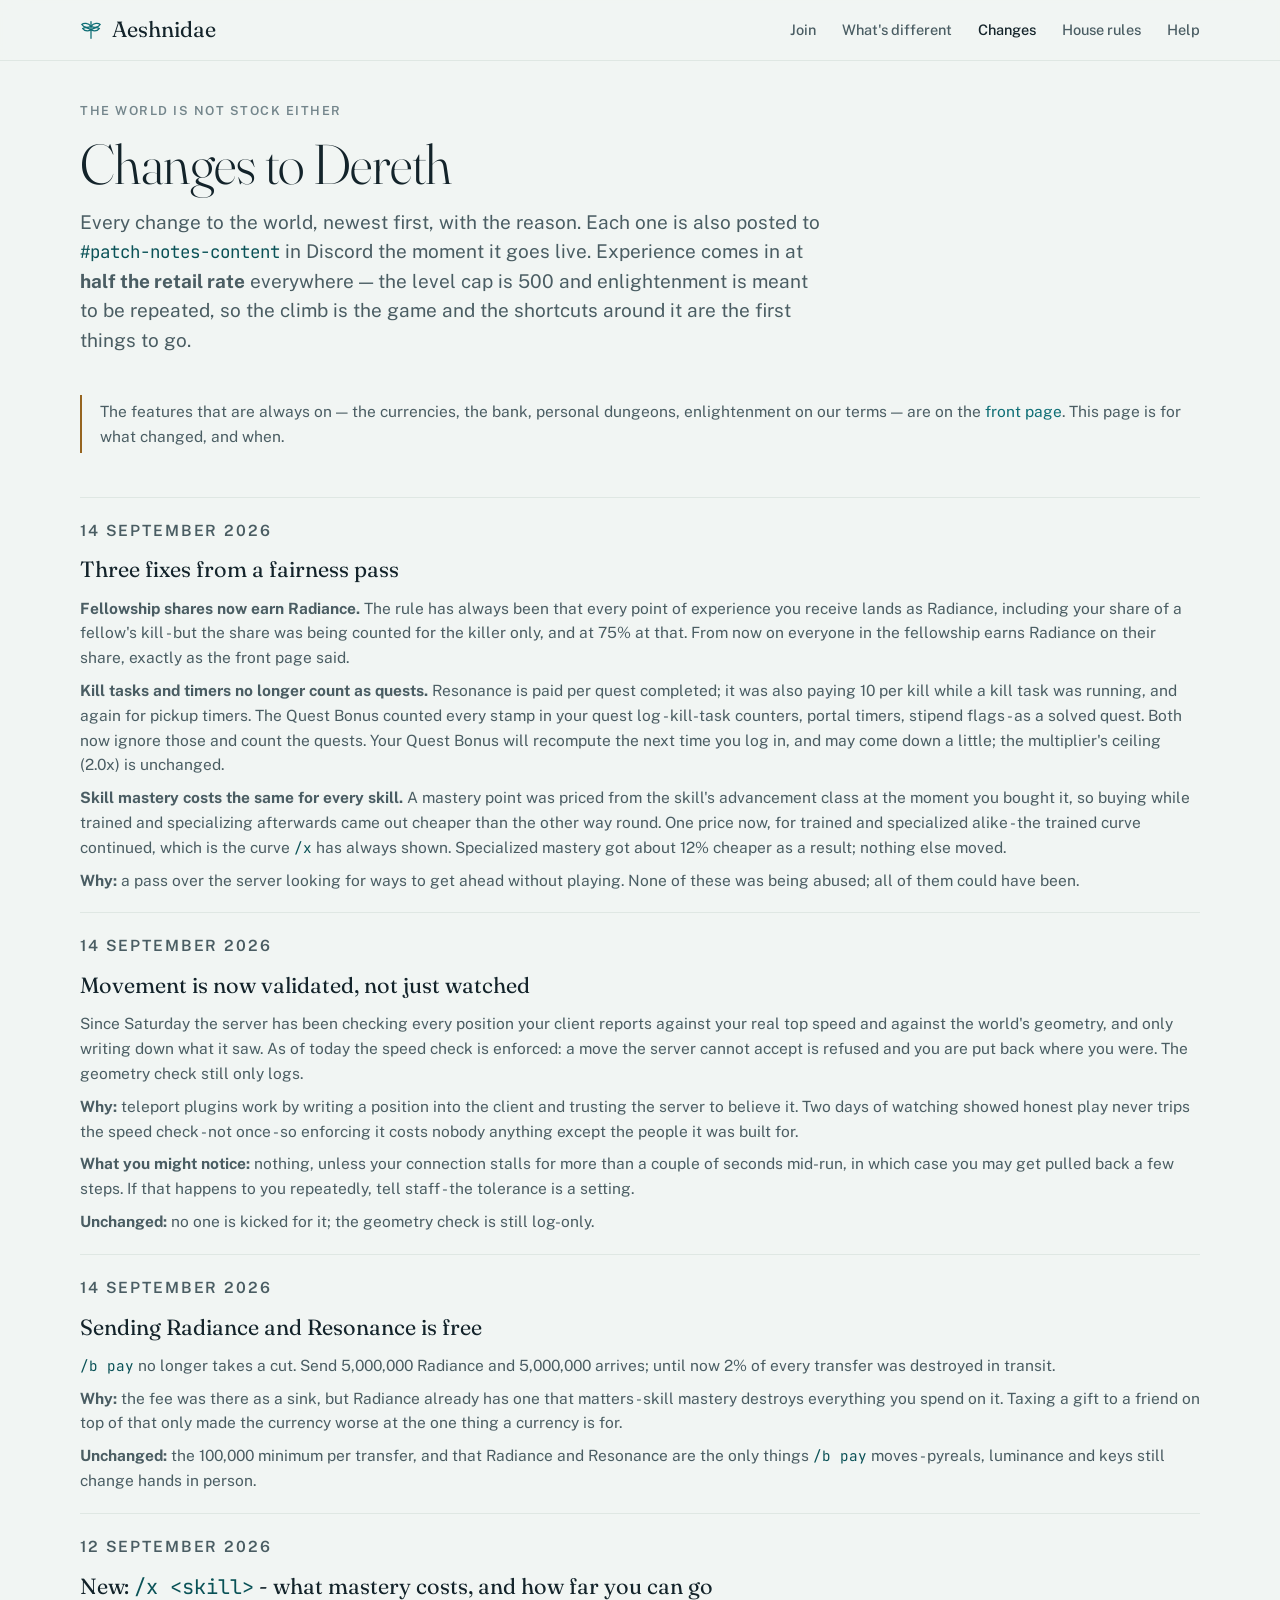
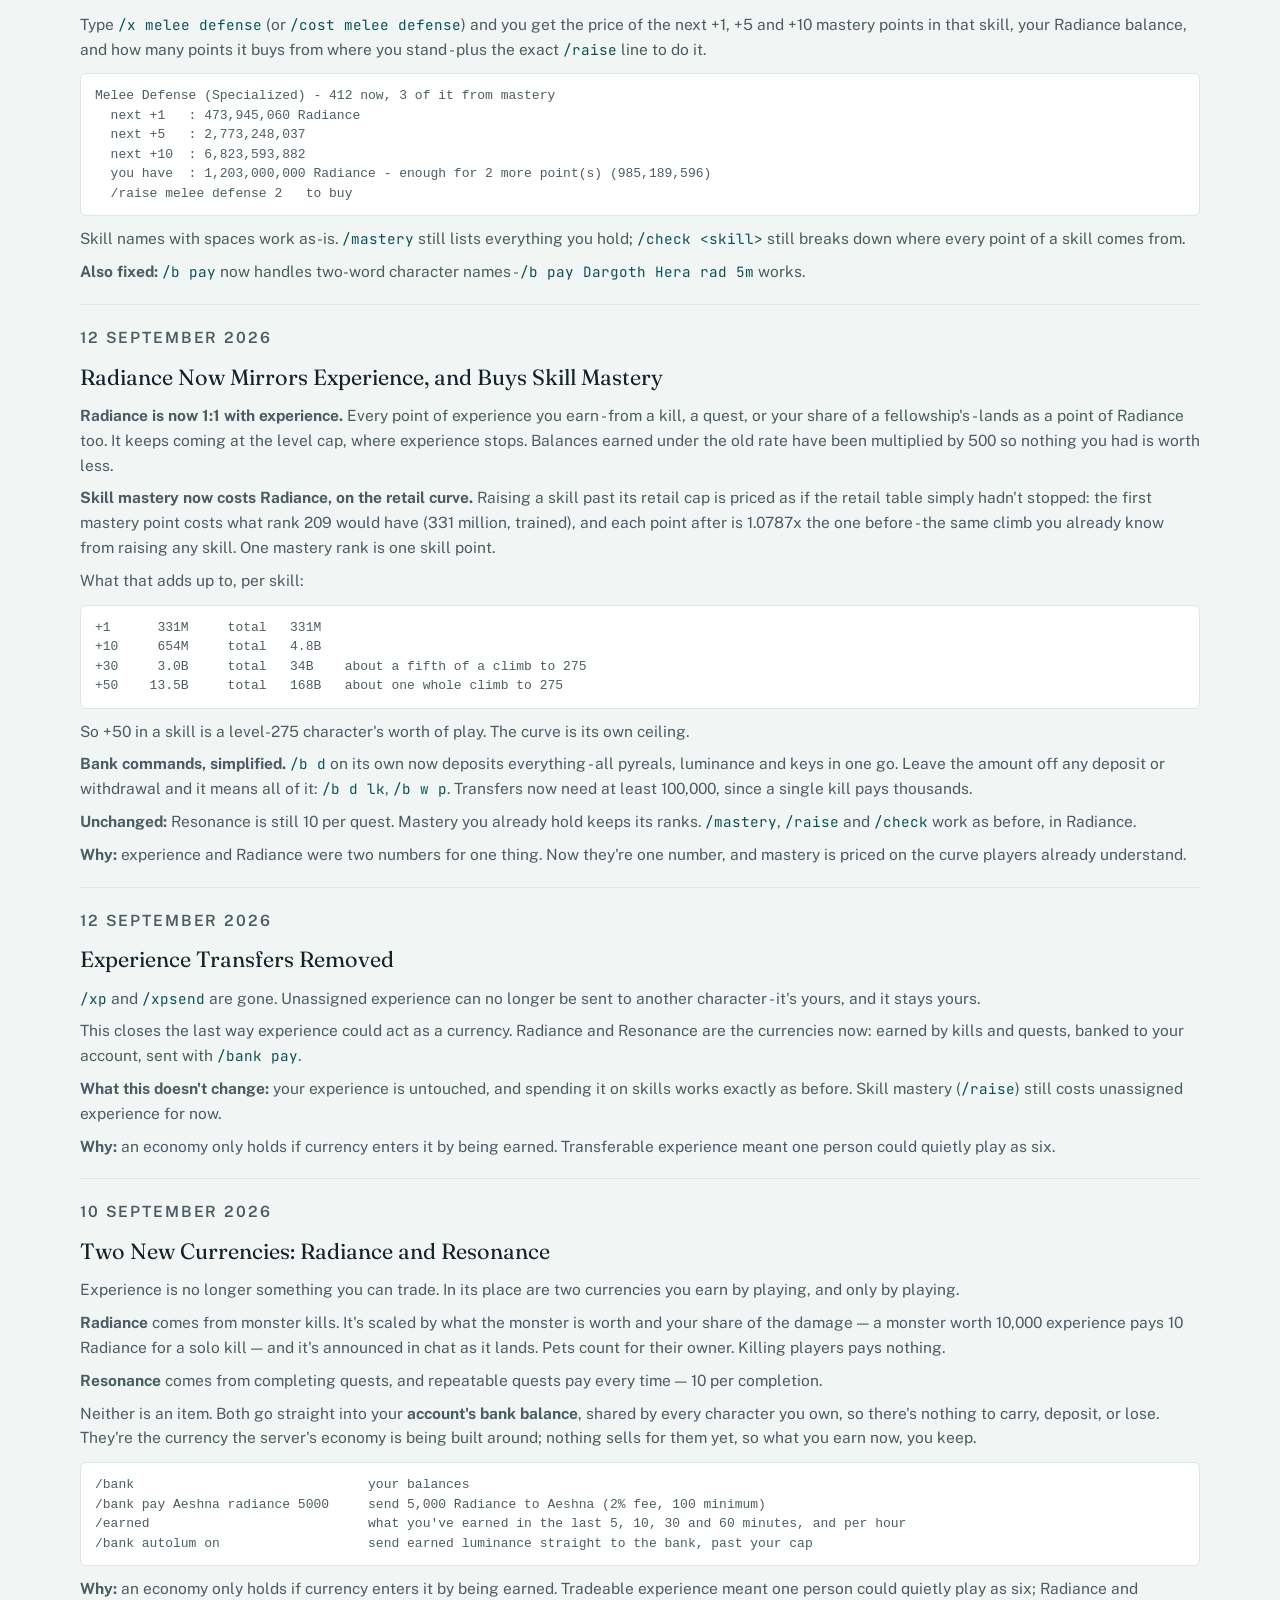
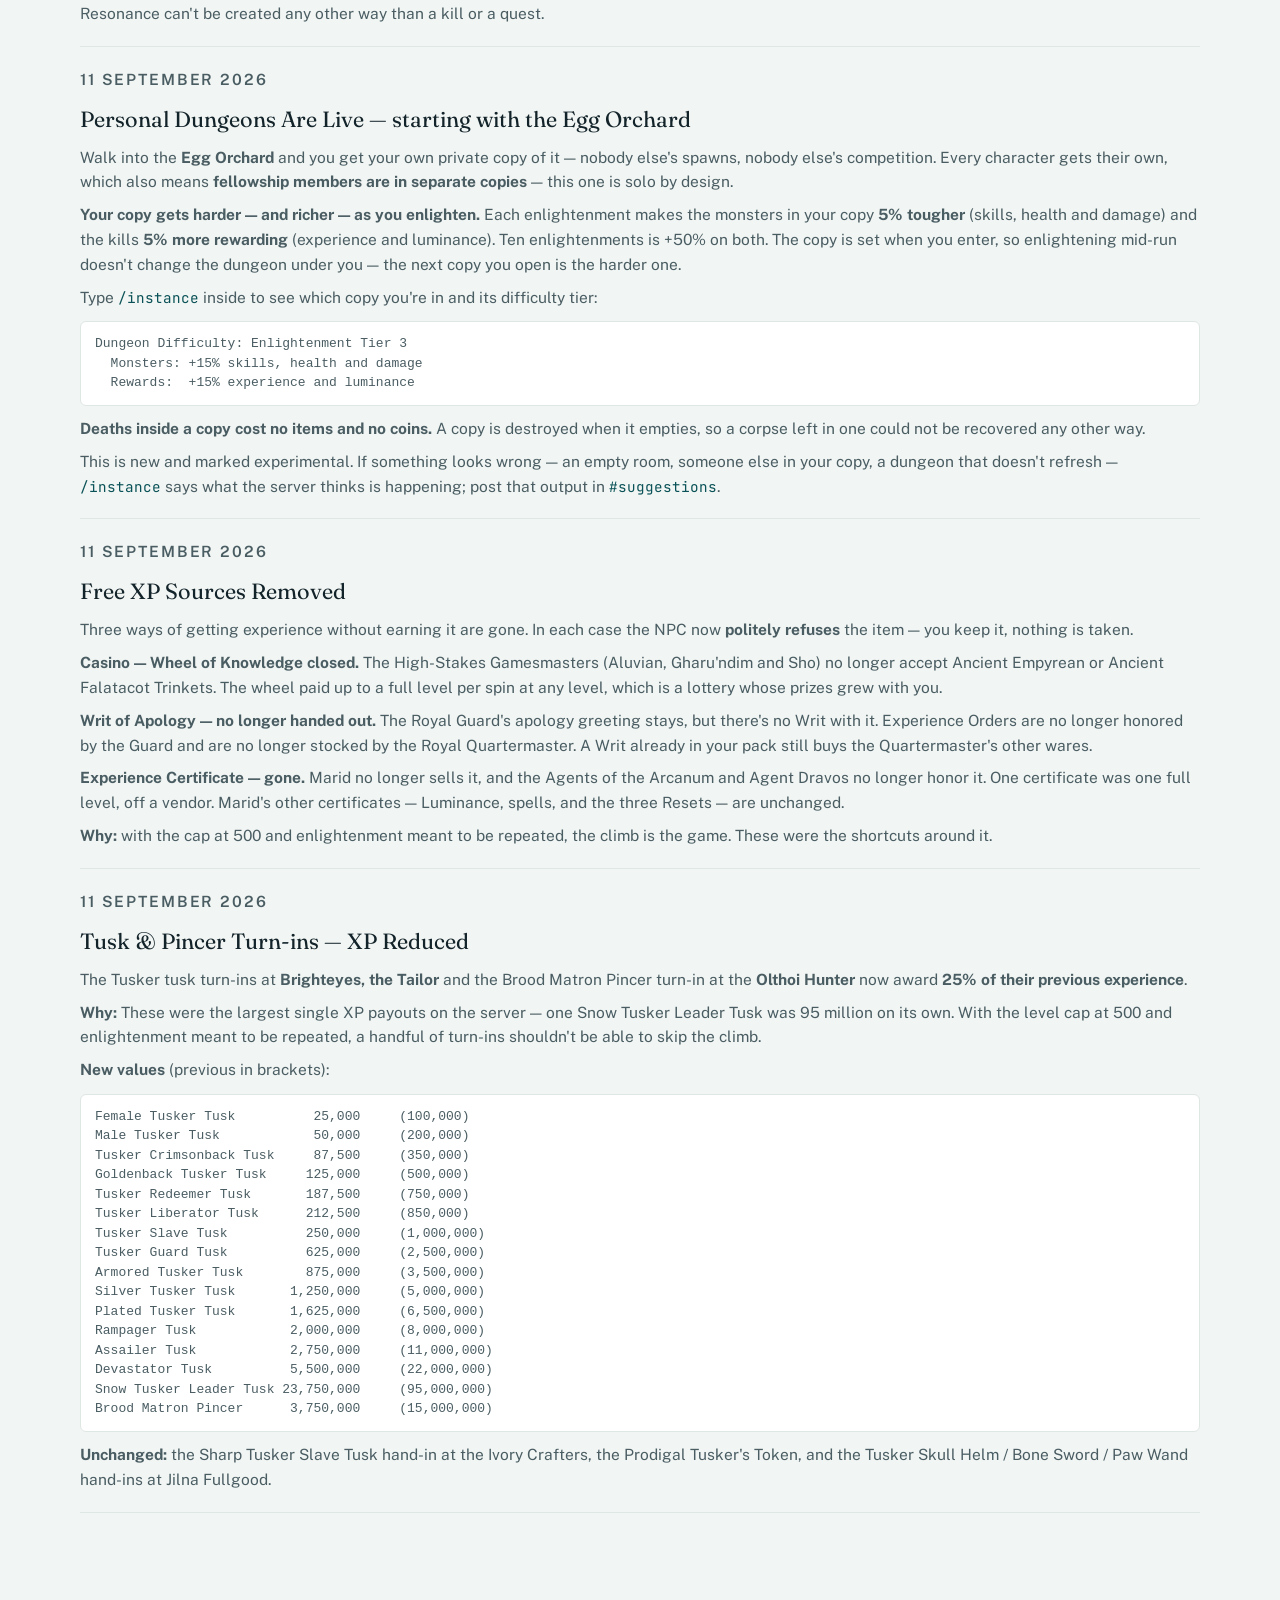
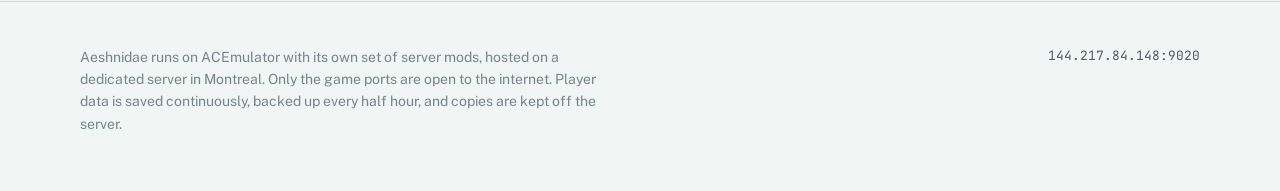
==== changes.html @ c9dadd45 "Changes: Three fixes from a fairness pass From 2026-09-14_fairness-pass.md.  Co-Authored-By: Claude " ====
<!DOCTYPE html>
<html lang="en">
<head>
<meta charset="utf-8">
<meta name="viewport" content="width=device-width, initial-scale=1">
<meta name="description" content="Every change Aeshnidae has made to the world of Dereth, dated and explained: experience rates, turn-ins, removed shortcuts, new dungeons.">
<meta property="og:title" content="Changes to Dereth · Aeshnidae">
<meta property="og:description" content="What is different about the world on Aeshnidae, and when it changed.">
<meta property="og:type" content="website">
<meta name="theme-color" content="#0B1416" media="(prefers-color-scheme: dark)">
<meta name="theme-color" content="#F1F5F3" media="(prefers-color-scheme: light)">
<link rel="icon" href="data:image/svg+xml,%3Csvg xmlns='http://www.w3.org/2000/svg' viewBox='0 0 24 24' fill='none' stroke='%235CC9C2' stroke-width='1.6' stroke-linecap='round'%3E%3Cpath d='M12 3v18'/%3E%3Cpath d='M12 8c-3-4-8-4-10-2 2 3 6 4 10 2Zm0 0c3-4 8-4 10-2-2 3-6 4-10 2Z'/%3E%3Cpath d='M12 12c-3-3-7-3-9-1.5 2 2.5 5.5 3 9 1.5Zm0 0c3-3 7-3 9-1.5-2 2.5-5.5 3-9 1.5Z'/%3E%3C/svg%3E">
<title>Changes to Dereth · Aeshnidae</title>
<link rel="preconnect" href="https://fonts.googleapis.com">
<link rel="preconnect" href="https://fonts.gstatic.com" crossorigin>
<link rel="stylesheet" href="https://fonts.googleapis.com/css2?family=Fraunces:ital,opsz,wght@0,9..144,300;0,9..144,400;0,9..144,500;1,9..144,300;1,9..144,400&family=Public+Sans:wght@400;500;600&family=JetBrains+Mono:wght@400;500&display=swap">

<link rel="stylesheet" href="site.css">
</head>
<body>

<header class="nav">
  <div class="wrap">
    <a class="wordmark" href="index.html" aria-label="Aeshnidae, home">
      <svg viewBox="0 0 24 24" fill="none" stroke="currentColor" stroke-width="1.4" stroke-linecap="round" aria-hidden="true">
        <path d="M12 3v18"/>
        <path d="M12 8c-3-4-8-4-10-2 2 3 6 4 10 2Zm0 0c3-4 8-4 10-2-2 3-6 4-10 2Z"/>
        <path d="M12 12c-3-3-7-3-9-1.5 2 2.5 5.5 3 9 1.5Zm0 0c3-3 7-3 9-1.5-2 2.5-5.5 3-9 1.5Z"/>
      </svg>
      Aeshnidae
    </a>
    <nav class="nav-links" aria-label="Sections">
      <a href="index.html#join">Join</a>
      <a href="index.html#different">What's different</a>
      <a href="changes.html" aria-current="page">Changes</a>
      <a href="index.html#rules">House rules</a>
      <a href="index.html#help">Help</a>
    </nav>
  </div>
</header>

<main id="top">

<section id="changes" aria-labelledby="changes-title" class="subpage">
  <div class="wrap">
    <div class="section-head">
      <p class="eyebrow">The world is not stock either</p>
      <h1 id="changes-title" class="display">Changes to Dereth</h1>
      <p class="lede prose">Every change to the world, newest first, with the reason. Each one is also posted to <code>#patch-notes-content</code> in Discord the moment it goes live. Experience comes in at <strong>half the retail rate</strong> everywhere — the level cap is 500 and enlightenment is meant to be repeated, so the climb is the game and the shortcuts around it are the first things to go.</p>
      <p class="aside">The features that are always on — the currencies, the bank, personal dungeons, enlightenment on our terms — are on the <a href="index.html#different">front page</a>. This page is for what changed, and when.</p>
    </div>
    <div class="rules changes">
      <div class="rule">
        <p class="eyebrow">14 September 2026</p>
        <h3>Three fixes from a fairness pass</h3>
        <p><strong>Fellowship shares now earn Radiance.</strong> The rule has always been that every point of experience you receive lands as Radiance, including your share of a fellow's kill - but the share was being counted for the killer only, and at 75% at that. From now on everyone in the fellowship earns Radiance on their share, exactly as the front page said.</p>
        <p><strong>Kill tasks and timers no longer count as quests.</strong> Resonance is paid per quest completed; it was also paying 10 per kill while a kill task was running, and again for pickup timers. The Quest Bonus counted every stamp in your quest log - kill-task counters, portal timers, stipend flags - as a solved quest. Both now ignore those and count the quests. Your Quest Bonus will recompute the next time you log in, and may come down a little; the multiplier's ceiling (2.0x) is unchanged.</p>
        <p><strong>Skill mastery costs the same for every skill.</strong> A mastery point was priced from the skill's advancement class at the moment you bought it, so buying while trained and specializing afterwards came out cheaper than the other way round. One price now, for trained and specialized alike - the trained curve continued, which is the curve <code>/x</code> has always shown. Specialized mastery got about 12% cheaper as a result; nothing else moved.</p>
        <p><strong>Why:</strong> a pass over the server looking for ways to get ahead without playing. None of these was being abused; all of them could have been.</p>
      </div>
      <div class="rule">
        <p class="eyebrow">14 September 2026</p>
        <h3>Movement is now validated, not just watched</h3>
        <p>Since Saturday the server has been checking every position your client reports against your real top speed and against the world's geometry, and only writing down what it saw. As of today the speed check is enforced: a move the server cannot accept is refused and you are put back where you were. The geometry check still only logs.</p>
        <p><strong>Why:</strong> teleport plugins work by writing a position into the client and trusting the server to believe it. Two days of watching showed honest play never trips the speed check - not once - so enforcing it costs nobody anything except the people it was built for.</p>
        <p><strong>What you might notice:</strong> nothing, unless your connection stalls for more than a couple of seconds mid-run, in which case you may get pulled back a few steps. If that happens to you repeatedly, tell staff - the tolerance is a setting.</p>
        <p><strong>Unchanged:</strong> no one is kicked for it; the geometry check is still log-only.</p>
      </div>
      <div class="rule">
        <p class="eyebrow">14 September 2026</p>
        <h3>Sending Radiance and Resonance is free</h3>
        <p><code>/b pay</code> no longer takes a cut. Send 5,000,000 Radiance and 5,000,000 arrives; until now 2% of every transfer was destroyed in transit.</p>
        <p><strong>Why:</strong> the fee was there as a sink, but Radiance already has one that matters - skill mastery destroys everything you spend on it. Taxing a gift to a friend on top of that only made the currency worse at the one thing a currency is for.</p>
        <p><strong>Unchanged:</strong> the 100,000 minimum per transfer, and that Radiance and Resonance are the only things <code>/b pay</code> moves - pyreals, luminance and keys still change hands in person.</p>
      </div>
      <div class="rule">
        <p class="eyebrow">12 September 2026</p>
        <h3>New: <code>/x &lt;skill&gt;</code> - what mastery costs, and how far you can go</h3>
        <p>Type <code>/x melee defense</code> (or <code>/cost melee defense</code>) and you get the price of the next +1, +5 and +10 mastery points in that skill, your Radiance balance, and how many points it buys from where you stand - plus the exact <code>/raise</code> line to do it.</p>
        <pre class="values">Melee Defense (Specialized) - 412 now, 3 of it from mastery
  next +1   : 473,945,060 Radiance
  next +5   : 2,773,248,037
  next +10  : 6,823,593,882
  you have  : 1,203,000,000 Radiance - enough for 2 more point(s) (985,189,596)
  /raise melee defense 2   to buy</pre>
        <p>Skill names with spaces work as-is. <code>/mastery</code> still lists everything you hold; <code>/check &lt;skill&gt;</code> still breaks down where every point of a skill comes from.</p>
        <p><strong>Also fixed:</strong> <code>/b pay</code> now handles two-word character names - <code>/b pay Dargoth Hera rad 5m</code> works.</p>
      </div>
      <div class="rule">
        <p class="eyebrow">12 September 2026</p>
        <h3>Radiance Now Mirrors Experience, and Buys Skill Mastery</h3>
        <p><strong>Radiance is now 1:1 with experience.</strong> Every point of experience you earn - from a kill, a quest, or your share of a fellowship's - lands as a point of Radiance too. It keeps coming at the level cap, where experience stops. Balances earned under the old rate have been multiplied by 500 so nothing you had is worth less.</p>
        <p><strong>Skill mastery now costs Radiance, on the retail curve.</strong> Raising a skill past its retail cap is priced as if the retail table simply hadn't stopped: the first mastery point costs what rank 209 would have (331 million, trained), and each point after is 1.0787x the one before - the same climb you already know from raising any skill. One mastery rank is one skill point.</p>
        <p>What that adds up to, per skill:</p>
        <pre class="values">+1      331M     total   331M
+10     654M     total   4.8B
+30     3.0B     total   34B    about a fifth of a climb to 275
+50    13.5B     total   168B   about one whole climb to 275</pre>
        <p>So +50 in a skill is a level-275 character's worth of play. The curve is its own ceiling.</p>
        <p><strong>Bank commands, simplified.</strong> <code>/b d</code> on its own now deposits everything - all pyreals, luminance and keys in one go. Leave the amount off any deposit or withdrawal and it means all of it: <code>/b d lk</code>, <code>/b w p</code>. Transfers now need at least 100,000, since a single kill pays thousands.</p>
        <p><strong>Unchanged:</strong> Resonance is still 10 per quest. Mastery you already hold keeps its ranks. <code>/mastery</code>, <code>/raise</code> and <code>/check</code> work as before, in Radiance.</p>
        <p><strong>Why:</strong> experience and Radiance were two numbers for one thing. Now they're one number, and mastery is priced on the curve players already understand.</p>
      </div>
      <div class="rule">
        <p class="eyebrow">12 September 2026</p>
        <h3>Experience Transfers Removed</h3>
        <p><code>/xp</code> and <code>/xpsend</code> are gone. Unassigned experience can no longer be sent to another character - it's yours, and it stays yours.</p>
        <p>This closes the last way experience could act as a currency. Radiance and Resonance are the currencies now: earned by kills and quests, banked to your account, sent with <code>/bank pay</code>.</p>
        <p><strong>What this doesn't change:</strong> your experience is untouched, and spending it on skills works exactly as before. Skill mastery (<code>/raise</code>) still costs unassigned experience for now.</p>
        <p><strong>Why:</strong> an economy only holds if currency enters it by being earned. Transferable experience meant one person could quietly play as six.</p>
      </div>
      <div class="rule">
        <p class="eyebrow">10 September 2026</p>
        <h3>Two New Currencies: Radiance and Resonance</h3>
        <p>Experience is no longer something you can trade. In its place are two currencies you earn by playing, and only by playing.</p>
        <p><strong>Radiance</strong> comes from monster kills. It's scaled by what the monster is worth and your share of the damage — a monster worth 10,000 experience pays 10 Radiance for a solo kill — and it's announced in chat as it lands. Pets count for their owner. Killing players pays nothing.</p>
        <p><strong>Resonance</strong> comes from completing quests, and repeatable quests pay every time — 10 per completion.</p>
        <p>Neither is an item. Both go straight into your <strong>account's bank balance</strong>, shared by every character you own, so there's nothing to carry, deposit, or lose. They're the currency the server's economy is being built around; nothing sells for them yet, so what you earn now, you keep.</p>
        <pre class="values">/bank                              your balances
/bank pay Aeshna radiance 5000     send 5,000 Radiance to Aeshna (2% fee, 100 minimum)
/earned                            what you've earned in the last 5, 10, 30 and 60 minutes, and per hour
/bank autolum on                   send earned luminance straight to the bank, past your cap</pre>
        <p><strong>Why:</strong> an economy only holds if currency enters it by being earned. Tradeable experience meant one person could quietly play as six; Radiance and Resonance can't be created any other way than a kill or a quest.</p>
      </div>
      <div class="rule">
        <p class="eyebrow">11 September 2026</p>
        <h3>Personal Dungeons Are Live — starting with the Egg Orchard</h3>
        <p>Walk into the <strong>Egg Orchard</strong> and you get your own private copy of it — nobody else's spawns, nobody else's competition. Every character gets their own, which also means <strong>fellowship members are in separate copies</strong> — this one is solo by design.</p>
        <p><strong>Your copy gets harder — and richer — as you enlighten.</strong> Each enlightenment makes the monsters in your copy <strong>5% tougher</strong> (skills, health and damage) and the kills <strong>5% more rewarding</strong> (experience and luminance). Ten enlightenments is +50% on both. The copy is set when you enter, so enlightening mid-run doesn't change the dungeon under you — the next copy you open is the harder one.</p>
        <p>Type <code>/instance</code> inside to see which copy you're in and its difficulty tier:</p>
        <pre class="values">Dungeon Difficulty: Enlightenment Tier 3
  Monsters: +15% skills, health and damage
  Rewards:  +15% experience and luminance</pre>
        <p><strong>Deaths inside a copy cost no items and no coins.</strong> A copy is destroyed when it empties, so a corpse left in one could not be recovered any other way.</p>
        <p>This is new and marked experimental. If something looks wrong — an empty room, someone else in your copy, a dungeon that doesn't refresh — <code>/instance</code> says what the server thinks is happening; post that output in <code>#suggestions</code>.</p>
      </div>
      <div class="rule">
        <p class="eyebrow">11 September 2026</p>
        <h3>Free XP Sources Removed</h3>
        <p>Three ways of getting experience without earning it are gone. In each case the NPC now <strong>politely refuses</strong> the item — you keep it, nothing is taken.</p>
        <p><strong>Casino — Wheel of Knowledge closed.</strong> The High-Stakes Gamesmasters (Aluvian, Gharu'ndim and Sho) no longer accept Ancient Empyrean or Ancient Falatacot Trinkets. The wheel paid up to a full level per spin at any level, which is a lottery whose prizes grew with you.</p>
        <p><strong>Writ of Apology — no longer handed out.</strong> The Royal Guard's apology greeting stays, but there's no Writ with it. Experience Orders are no longer honored by the Guard and are no longer stocked by the Royal Quartermaster. A Writ already in your pack still buys the Quartermaster's other wares.</p>
        <p><strong>Experience Certificate — gone.</strong> Marid no longer sells it, and the Agents of the Arcanum and Agent Dravos no longer honor it. One certificate was one full level, off a vendor. Marid's other certificates — Luminance, spells, and the three Resets — are unchanged.</p>
        <p><strong>Why:</strong> with the cap at 500 and enlightenment meant to be repeated, the climb is the game. These were the shortcuts around it.</p>
      </div>
      <div class="rule">
        <p class="eyebrow">11 September 2026</p>
        <h3>Tusk &amp; Pincer Turn-ins — XP Reduced</h3>
        <p>The Tusker tusk turn-ins at <strong>Brighteyes, the Tailor</strong> and the Brood Matron Pincer turn-in at the <strong>Olthoi Hunter</strong> now award <strong>25% of their previous experience</strong>.</p>
        <p><strong>Why:</strong> These were the largest single XP payouts on the server — one Snow Tusker Leader Tusk was 95 million on its own. With the level cap at 500 and enlightenment meant to be repeated, a handful of turn-ins shouldn't be able to skip the climb.</p>
        <p><strong>New values</strong> (previous in brackets):</p>
        <pre class="values">Female Tusker Tusk          25,000     (100,000)
Male Tusker Tusk            50,000     (200,000)
Tusker Crimsonback Tusk     87,500     (350,000)
Goldenback Tusker Tusk     125,000     (500,000)
Tusker Redeemer Tusk       187,500     (750,000)
Tusker Liberator Tusk      212,500     (850,000)
Tusker Slave Tusk          250,000     (1,000,000)
Tusker Guard Tusk          625,000     (2,500,000)
Armored Tusker Tusk        875,000     (3,500,000)
Silver Tusker Tusk       1,250,000     (5,000,000)
Plated Tusker Tusk       1,625,000     (6,500,000)
Rampager Tusk            2,000,000     (8,000,000)
Assailer Tusk            2,750,000     (11,000,000)
Devastator Tusk          5,500,000     (22,000,000)
Snow Tusker Leader Tusk 23,750,000     (95,000,000)
Brood Matron Pincer      3,750,000     (15,000,000)</pre>
        <p><strong>Unchanged:</strong> the Sharp Tusker Slave Tusk hand-in at the Ivory Crafters, the Prodigal Tusker's Token, and the Tusker Skull Helm / Bone Sword / Paw Wand hand-ins at Jilna Fullgood.</p>
      </div>
    </div>
  </div>
</section>

</main>

<footer>
  <div class="wrap">
    <p>Aeshnidae runs on ACEmulator with its own set of server mods, hosted on a dedicated server in Montreal. Only the game ports are open to the internet. Player data is saved continuously, backed up every half hour, and copies are kept off the server.</p>
    <p class="mono">144.217.84.148:9020</p>
  </div>
</footer>
</body>
</html>
---- site.css ----
/* ---------- Tokens: dark-first (the un-stamped default on a dark OS) ---------- */
  :root {
    color-scheme: dark light;
    --ground:       #0B1416;
    --ground-deep:  #070F11;
    --surface:      #132126;
    --surface-alt:  #192B31;
    --ink:          #E7EEEC;
    --ink-soft:     #A7B9BA;
    --ink-faint:    #77898C;
    --line:         #26393E;
    --line-soft:    #1B2C31;
    --accent:       #5CC9C2;
    --accent-deep:  #8FDBD6;
    --accent-wash:  rgba(92, 201, 194, .10);
    --brass:        #D6A650;
    --brass-deep:   #E9C27A;
    --brass-wash:   rgba(214, 166, 80, .10);
    --focus:        #8FDBD6;
    --shadow:       0 1px 2px rgba(0,0,0,.35), 0 18px 40px -22px rgba(0,0,0,.7);
    --wing-vein:    rgba(92, 201, 194, .34);
    --wing-edge:    rgba(214, 166, 80, .55);
    --wing-stigma:  rgba(214, 166, 80, .28);
  }

  @media (prefers-color-scheme: light) {
    :root:not([data-theme="dark"]) {
      --ground:       #F1F5F3;
      --ground-deep:  #E6ECE9;
      --surface:      #FFFFFF;
      --surface-alt:  #E9EFEC;
      --ink:          #13232A;
      --ink-soft:     #4A5D63;
      --ink-faint:    #74868C;
      --line:         #CFDAD6;
      --line-soft:    #DFE7E3;
      --accent:       #0E6E75;
      --accent-deep:  #0A5257;
      --accent-wash:  rgba(14, 110, 117, .09);
      --brass:        #96641F;
      --brass-deep:   #7A5017;
      --brass-wash:   rgba(150, 100, 31, .10);
      --focus:        #0E6E75;
      --shadow:       0 1px 2px rgba(16,40,45,.06), 0 18px 40px -22px rgba(16,40,45,.25);
      --wing-vein:    rgba(14, 110, 117, .30);
      --wing-edge:    rgba(150, 100, 31, .55);
      --wing-stigma:  rgba(150, 100, 31, .22);
    }
  }
  :root[data-theme="light"] {
    --ground:       #F1F5F3;
    --ground-deep:  #E6ECE9;
    --surface:      #FFFFFF;
    --surface-alt:  #E9EFEC;
    --ink:          #13232A;
    --ink-soft:     #4A5D63;
    --ink-faint:    #74868C;
    --line:         #CFDAD6;
    --line-soft:    #DFE7E3;
    --accent:       #0E6E75;
    --accent-deep:  #0A5257;
    --accent-wash:  rgba(14, 110, 117, .09);
    --brass:        #96641F;
    --brass-deep:   #7A5017;
    --brass-wash:   rgba(150, 100, 31, .10);
    --focus:        #0E6E75;
    --shadow:       0 1px 2px rgba(16,40,45,.06), 0 18px 40px -22px rgba(16,40,45,.25);
    --wing-vein:    rgba(14, 110, 117, .30);
    --wing-edge:    rgba(150, 100, 31, .55);
    --wing-stigma:  rgba(150, 100, 31, .22);
  }

  /* ---------- Base ---------- */
  *, *::before, *::after { box-sizing: border-box; }
  html { scroll-behavior: smooth; }
  @media (prefers-reduced-motion: reduce) { html { scroll-behavior: auto; } }

  body {
    margin: 0;
    background: var(--ground);
    color: var(--ink);
    font-family: "Public Sans", "Segoe UI", system-ui, sans-serif;
    font-size: 17px;
    line-height: 1.6;
    -webkit-font-smoothing: antialiased;
  }

  :focus-visible { outline: 2px solid var(--focus); outline-offset: 3px; border-radius: 2px; }

  a { color: var(--accent); text-decoration: none; }
  a:hover { color: var(--accent-deep); text-decoration: underline; text-underline-offset: 3px; }

  code, kbd, .mono {
    font-family: "JetBrains Mono", ui-monospace, Consolas, monospace;
    font-size: .92em;
  }
  code { color: var(--accent-deep); }

  h1, h2, h3 { text-wrap: balance; margin: 0; }
  .display {
    font-family: "Fraunces", "Iowan Old Style", Georgia, serif;
    font-variation-settings: "opsz" 144;
    font-weight: 300;
    letter-spacing: -.01em;
    line-height: 1.05;
  }
  .display em { font-style: italic; font-weight: 300; color: var(--brass); }

  .eyebrow {
    font-size: 12.5px;
    font-weight: 600;
    letter-spacing: .12em;
    text-transform: uppercase;
    color: var(--ink-faint);
  }
  .eyebrow .sep { margin: 0 .5em; color: var(--line); }

  .wrap { width: min(1120px, calc(100% - 48px)); margin-inline: auto; }
  .prose { max-width: 62ch; }
  p { margin: 0; }
  .lede { font-size: 19px; color: var(--ink-soft); line-height: 1.55; }
  .soft { color: var(--ink-soft); }

  section { padding-block: 88px; }
  section + section { border-top: 1px solid var(--line-soft); }
  .section-head { display: grid; gap: 14px; margin-bottom: 44px; }
  .section-head h2 { font-size: clamp(30px, 3.6vw, 40px); }

  /* ---------- Nav ---------- */
  .nav {
    position: sticky; top: 0; z-index: 10;
    background: color-mix(in srgb, var(--ground) 86%, transparent);
    backdrop-filter: blur(10px);
    -webkit-backdrop-filter: blur(10px);
    border-bottom: 1px solid var(--line-soft);
  }
  .nav .wrap { display: flex; align-items: center; justify-content: space-between; height: 60px; gap: 24px; }
  .wordmark {
    font-family: "Fraunces", Georgia, serif;
    font-variation-settings: "opsz" 40;
    font-weight: 400;
    font-size: 22px;
    color: var(--ink);
    display: inline-flex; align-items: center; gap: 10px;
  }
  .wordmark:hover { text-decoration: none; color: var(--ink); }
  .wordmark svg { width: 22px; height: 22px; color: var(--accent); }
  .nav-links { display: flex; gap: 26px; font-size: 14.5px; font-weight: 500; }
  .nav-links a { color: var(--ink-soft); }
  .nav-links a:hover { color: var(--ink); text-decoration: none; }
  @media (max-width: 640px) { .nav-links { display: none; } }

  /* ---------- Hero ---------- */
  .hero {
    position: relative;
    overflow: hidden;
    padding-block: 96px 80px;
    background: linear-gradient(180deg, var(--ground) 0%, var(--ground-deep) 100%);
    border-bottom: 1px solid var(--line-soft);
  }
  .hero canvas {
    position: absolute; inset: 0;
    width: 100%; height: 100%;
    pointer-events: none;
  }
  .hero .wrap { position: relative; }
  .hero-grid {
    display: grid;
    grid-template-columns: minmax(0, 1.25fr) minmax(300px, .9fr);
    gap: 56px;
    align-items: end;
  }
  @media (max-width: 880px) { .hero-grid { grid-template-columns: minmax(0, 1fr); gap: 40px; } }
  .hero h1 { font-size: clamp(44px, 6.4vw, 78px); margin-block: 22px 24px; max-width: 12ch; }
  .hero .lede { max-width: 52ch; }

  .facts {
    display: flex; flex-wrap: wrap; gap: 8px 28px;
    margin-top: 34px;
    font-size: 14px; color: var(--ink-soft);
  }
  .facts span::before {
    content: ""; display: inline-block; width: 5px; height: 5px; border-radius: 50%;
    background: var(--brass); margin-right: 10px; vertical-align: 2px;
  }

  /* Connection card — the one lifted object on the page */
  .connect {
    background: var(--surface);
    border: 1px solid var(--line);
    border-radius: 6px;
    box-shadow: var(--shadow);
    padding: 22px 24px 20px;
  }
  .connect .eyebrow { color: var(--brass); display: flex; flex-wrap: wrap; justify-content: space-between; align-items: center; gap: 6px 12px; }
  .connect .eyebrow .live { color: var(--ink-faint); letter-spacing: .08em; font-weight: 500; }
  .connect .eyebrow .live::before {
    content: ""; display: inline-block; width: 7px; height: 7px; border-radius: 50%;
    background: var(--accent); margin-right: 7px; vertical-align: 1px;
    box-shadow: 0 0 0 3px var(--accent-wash);
  }
  .fields { display: grid; margin-top: 14px; }
  .field {
    display: grid; grid-template-columns: 84px minmax(0, 1fr) auto; align-items: center; gap: 14px;
    padding: 11px 0; border-top: 1px solid var(--line-soft);
  }
  .field:first-child { border-top: 0; }
  .field .k { font-size: 12.5px; font-weight: 600; letter-spacing: .06em; text-transform: uppercase; color: var(--ink-faint); }
  .field .v { font-family: "JetBrains Mono", ui-monospace, monospace; font-size: 17px; font-variant-numeric: tabular-nums; color: var(--ink); overflow-wrap: anywhere; }
  .field .v.plain { font-family: "Public Sans", system-ui, sans-serif; font-size: 15px; color: var(--ink-soft); }
  .copy {
    font: 500 12.5px "Public Sans", system-ui, sans-serif;
    color: var(--accent); background: transparent;
    border: 1px solid var(--line); border-radius: 4px;
    padding: 4px 10px; cursor: pointer; min-width: 64px;
  }
  .copy:hover { background: var(--accent-wash); border-color: var(--accent); }
  .copy[data-done] { color: var(--brass); border-color: var(--brass); }
  .connect .note { margin-top: 14px; font-size: 13.5px; color: var(--ink-faint); line-height: 1.5; }

  /* ---------- Steps ---------- */
  .steps { display: grid; grid-template-columns: repeat(3, minmax(0, 1fr)); gap: 36px; }
  @media (max-width: 880px) { .steps { grid-template-columns: minmax(0, 1fr); gap: 28px; } }
  .step { display: grid; grid-template-columns: 44px minmax(0, 1fr); gap: 14px; align-items: start; }
  .step .n {
    font-family: "Fraunces", Georgia, serif; font-variation-settings: "opsz" 72;
    font-weight: 300; font-size: 40px; line-height: 1; color: var(--brass);
    font-variant-numeric: tabular-nums; margin-top: -2px;
  }
  .step h3 { font-size: 19px; font-weight: 600; margin-bottom: 8px; line-height: 1.3; }
  .step p { color: var(--ink-soft); font-size: 15.5px; }
  .step p + p { margin-top: 8px; }
  .cmdline {
    margin-top: 12px; padding: 10px 12px;
    background: var(--surface-alt); border: 1px solid var(--line-soft); border-radius: 4px;
    font-family: "JetBrains Mono", ui-monospace, monospace; font-size: 12.5px; line-height: 1.5;
    color: var(--ink); overflow-x: auto; white-space: nowrap;
  }
  .cmdline b { font-weight: 500; color: var(--brass); }

  /* ---------- Features ---------- */
  .features {
    display: grid; grid-template-columns: repeat(3, minmax(0, 1fr));
    border-top: 1px solid var(--line); border-left: 1px solid var(--line);
  }
  @media (max-width: 960px) { .features { grid-template-columns: repeat(2, minmax(0, 1fr)); } }
  @media (max-width: 600px) { .features { grid-template-columns: minmax(0, 1fr); } }
  .feature {
    padding: 26px 26px 24px;
    border-right: 1px solid var(--line); border-bottom: 1px solid var(--line);
    display: grid; grid-template-rows: auto 1fr auto; gap: 12px;
  }
  .feature.lead { background: var(--accent-wash); }
  /* A card left alone on the last row stretches across it, so an odd count reads as a
     deliberate closer rather than a leftover. */
  .feature:last-child:nth-child(3n + 1) { grid-column: 1 / -1; }
  .feature h3 {
    font-family: "Fraunces", Georgia, serif; font-variation-settings: "opsz" 40;
    font-weight: 400; font-size: 23px; line-height: 1.2;
  }
  .feature p { color: var(--ink-soft); font-size: 15px; }
  .feature p strong { color: var(--ink); font-weight: 600; }
  .feature .cmds { display: grid; gap: 5px; margin-top: 6px; font-size: 13.5px; }
  .feature .cmds div { display: flex; gap: 10px; align-items: baseline; flex-wrap: wrap; }
  .feature .cmds code { color: var(--accent-deep); white-space: nowrap; }
  .feature .cmds span { color: var(--ink-faint); }

  /* ---------- Rules ---------- */
  .rules-grid { display: grid; grid-template-columns: minmax(0, 5fr) minmax(0, 7fr); gap: 56px; align-items: start; }
  @media (max-width: 880px) { .rules-grid { grid-template-columns: minmax(0, 1fr); gap: 36px; } }
  .rules { display: grid; }
  .rule { padding: 20px 0; border-top: 1px solid var(--line-soft); display: grid; gap: 6px; }
  .rule:last-child { border-bottom: 1px solid var(--line-soft); }
  .rule h3 {
    font-family: "Fraunces", Georgia, serif; font-variation-settings: "opsz" 40;
    font-weight: 400; font-size: 22px;
  }
  .rule h3 strong { font-weight: 500; color: var(--brass); }
  .rule p { color: var(--ink-soft); font-size: 15.5px; }
  .aside {
    border-left: 2px solid var(--brass); padding: 4px 0 4px 18px;
    color: var(--ink-soft); font-size: 15.5px; margin-top: 26px;
  }

  /* ---------- Chat + audit, two columns ---------- */
  .two { display: grid; grid-template-columns: repeat(2, minmax(0, 1fr)); gap: 56px; }
  @media (max-width: 880px) { .two { grid-template-columns: minmax(0, 1fr); gap: 56px; } }
  .two h2 { font-size: clamp(26px, 3vw, 32px); margin: 12px 0 18px; }
  .chan { display: grid; margin-top: 20px; }
  .chan div { display: grid; grid-template-columns: minmax(120px, 170px) minmax(0, 1fr); gap: 16px; padding: 10px 0; border-top: 1px solid var(--line-soft); font-size: 15px; color: var(--ink-soft); }
  .chan div:last-child { border-bottom: 1px solid var(--line-soft); }
  .chan code { color: var(--ink); }
  .chan .relay { color: var(--brass); font-size: 11.5px; font-weight: 600; letter-spacing: .06em; text-transform: uppercase; margin-left: 8px; }
  .audit-list { margin: 18px 0 0; padding: 0; list-style: none; display: grid; gap: 10px; color: var(--ink-soft); font-size: 15.5px; }
  .audit-list li { padding-left: 22px; position: relative; }
  .audit-list li::before { content: ""; position: absolute; left: 0; top: .62em; width: 10px; height: 1px; background: var(--brass); }

  /* ---------- Troubleshooting ---------- */
  .faq { display: grid; border-top: 1px solid var(--line-soft); }
  .faq details { border-bottom: 1px solid var(--line-soft); }
  .faq summary {
    cursor: pointer; list-style: none; padding: 18px 0;
    display: flex; justify-content: space-between; align-items: center; gap: 20px;
    font-weight: 500; font-size: 17px;
  }
  .faq summary::-webkit-details-marker { display: none; }
  .faq summary::after {
    content: "+"; font-family: "Fraunces", Georgia, serif; font-weight: 300; font-size: 26px; line-height: 1;
    color: var(--brass); flex: none; transition: transform .2s ease;
  }
  .faq details[open] summary::after { transform: rotate(45deg); }
  .faq details p { color: var(--ink-soft); font-size: 15.5px; padding-bottom: 20px; max-width: 66ch; }
  @media (prefers-reduced-motion: reduce) { .faq summary::after { transition: none; } }

  /* ---------- Footer ---------- */
  footer { border-top: 1px solid var(--line); padding-block: 44px 56px; color: var(--ink-faint); font-size: 14px; }
  footer .wrap { display: grid; grid-template-columns: minmax(0, 1fr) auto; gap: 24px; align-items: start; }
  @media (max-width: 720px) { footer .wrap { grid-template-columns: minmax(0, 1fr); } }
  footer p { max-width: 60ch; line-height: 1.6; }
  footer .mono { color: var(--ink-soft); }

/* ---- subpages (changes.html) ---- */
.subpage { padding-top: 40px; }
.subpage h1.display { font-size: clamp(38px, 5vw, 56px); }
.changes .rule { gap: 8px; }
.changes .rule .eyebrow { margin-bottom: 2px; }
.button {
  display: inline-block; margin-top: 8px;
  padding: 11px 18px; border: 1px solid var(--accent); border-radius: 6px;
  color: var(--accent-deep); text-decoration: none; font-weight: 500; font-size: 15px;
}
.button:hover { background: var(--accent-wash); }
.nav-links a[aria-current="page"] { color: var(--ink); }

/* value tables inside a change entry (from the note's ``` blocks) */
.changes pre.values {
  margin: 4px 0 2px; padding: 12px 14px;
  background: var(--surface); border: 1px solid var(--line-soft); border-radius: 6px;
  color: var(--ink-soft); font-size: 13px; line-height: 1.5; overflow-x: auto;
}
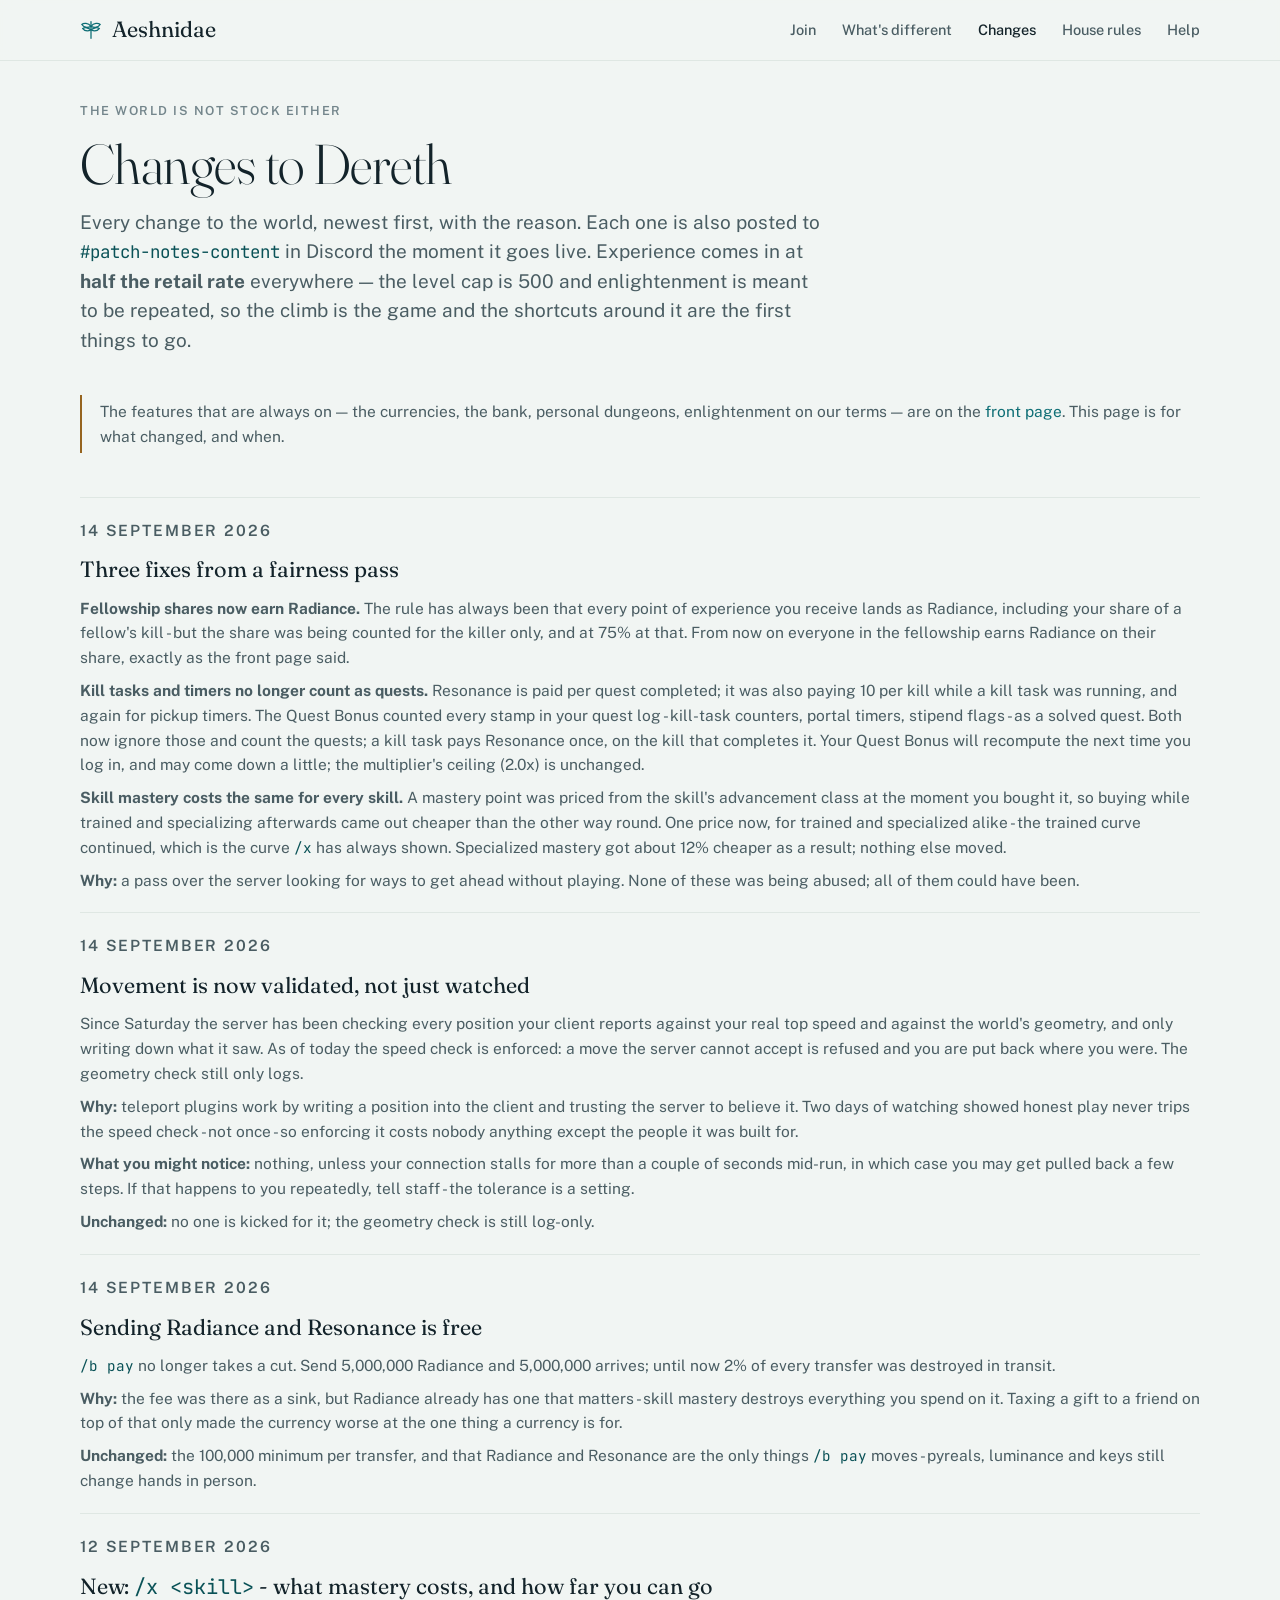
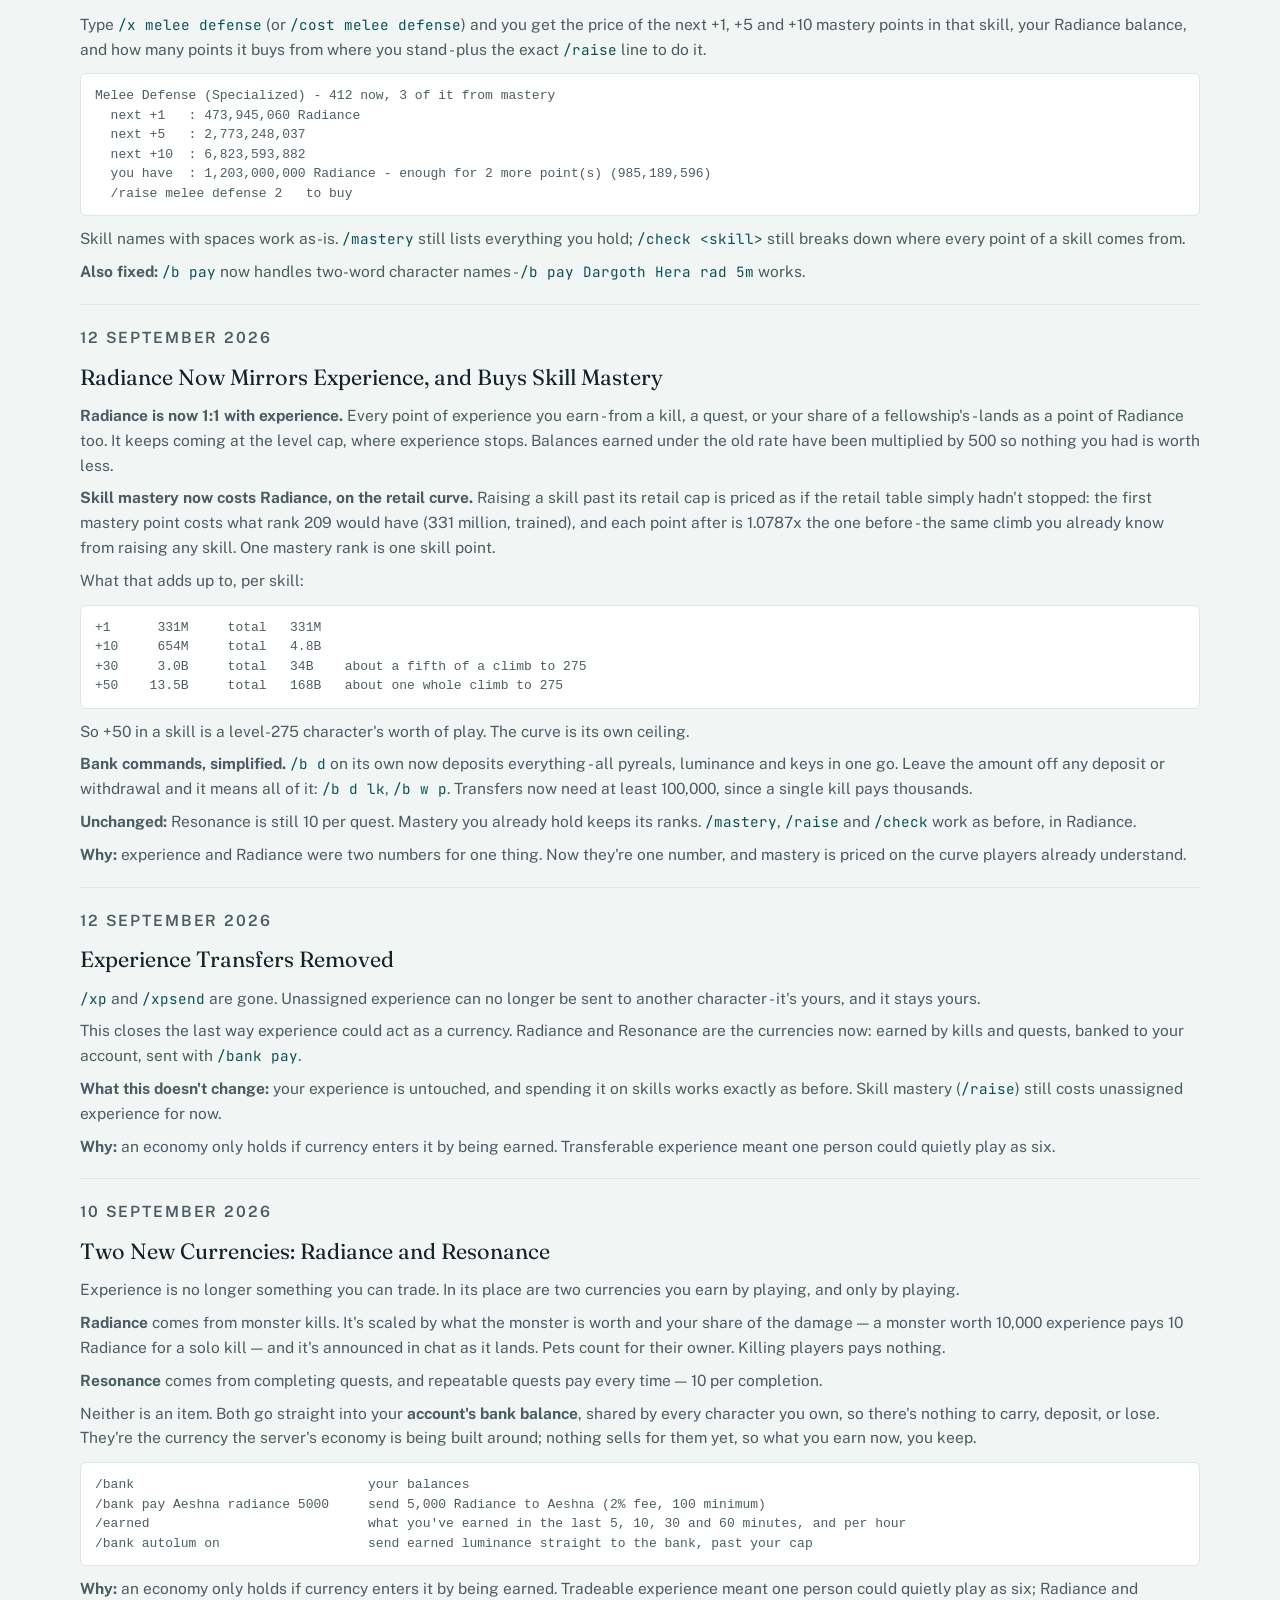
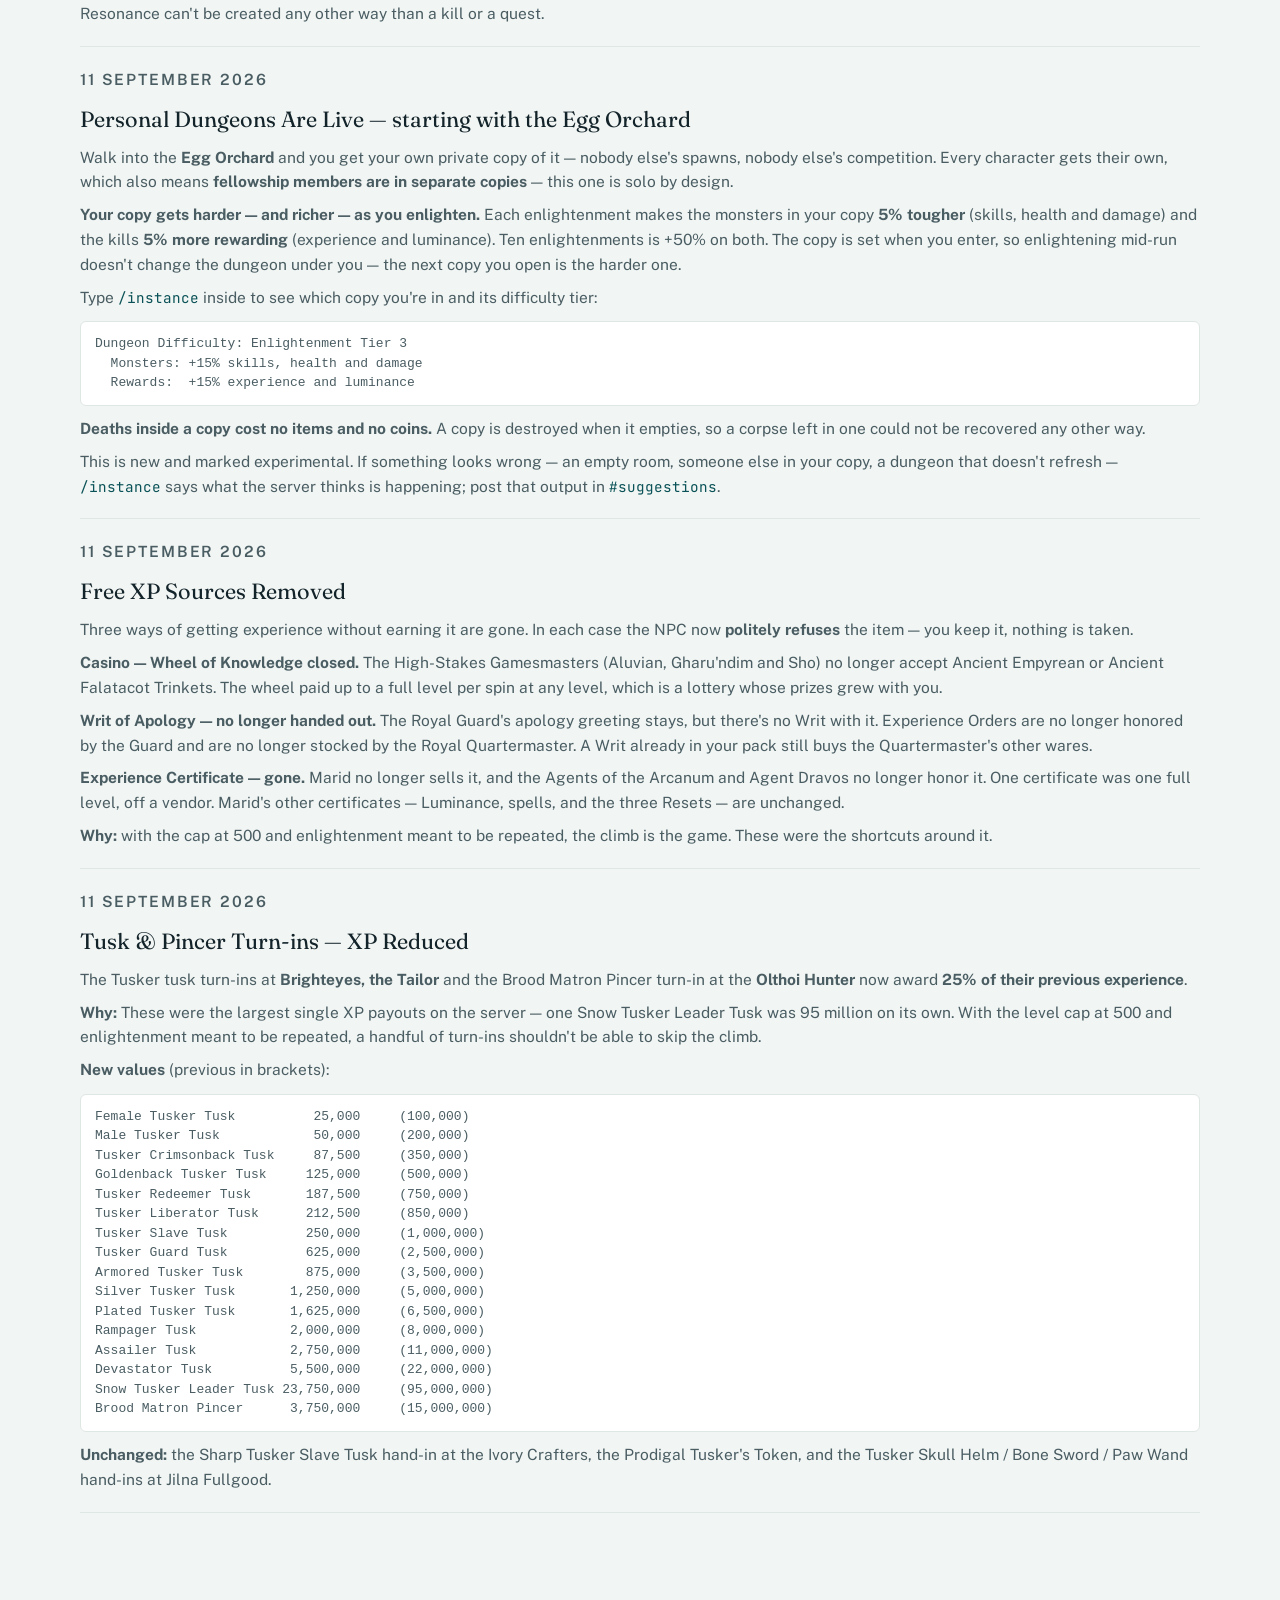
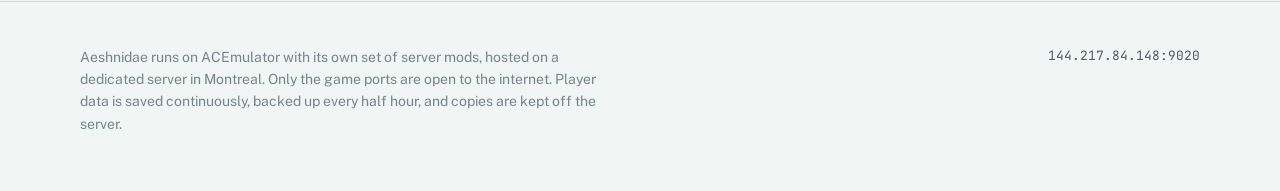
==== commit ec3fb99e: "Changes: a kill task pays Resonance once, on the kill that completes it Co-Authored-By: Claude Opus " ====
--- a/changes.html
+++ b/changes.html
@@ -54,7 +54,7 @@
         <p class="eyebrow">14 September 2026</p>
         <h3>Three fixes from a fairness pass</h3>
         <p><strong>Fellowship shares now earn Radiance.</strong> The rule has always been that every point of experience you receive lands as Radiance, including your share of a fellow's kill - but the share was being counted for the killer only, and at 75% at that. From now on everyone in the fellowship earns Radiance on their share, exactly as the front page said.</p>
-        <p><strong>Kill tasks and timers no longer count as quests.</strong> Resonance is paid per quest completed; it was also paying 10 per kill while a kill task was running, and again for pickup timers. The Quest Bonus counted every stamp in your quest log - kill-task counters, portal timers, stipend flags - as a solved quest. Both now ignore those and count the quests. Your Quest Bonus will recompute the next time you log in, and may come down a little; the multiplier's ceiling (2.0x) is unchanged.</p>
+        <p><strong>Kill tasks and timers no longer count as quests.</strong> Resonance is paid per quest completed; it was also paying 10 per kill while a kill task was running, and again for pickup timers. The Quest Bonus counted every stamp in your quest log - kill-task counters, portal timers, stipend flags - as a solved quest. Both now ignore those and count the quests; a kill task pays Resonance once, on the kill that completes it. Your Quest Bonus will recompute the next time you log in, and may come down a little; the multiplier's ceiling (2.0x) is unchanged.</p>
         <p><strong>Skill mastery costs the same for every skill.</strong> A mastery point was priced from the skill's advancement class at the moment you bought it, so buying while trained and specializing afterwards came out cheaper than the other way round. One price now, for trained and specialized alike - the trained curve continued, which is the curve <code>/x</code> has always shown. Specialized mastery got about 12% cheaper as a result; nothing else moved.</p>
         <p><strong>Why:</strong> a pass over the server looking for ways to get ahead without playing. None of these was being abused; all of them could have been.</p>
       </div>
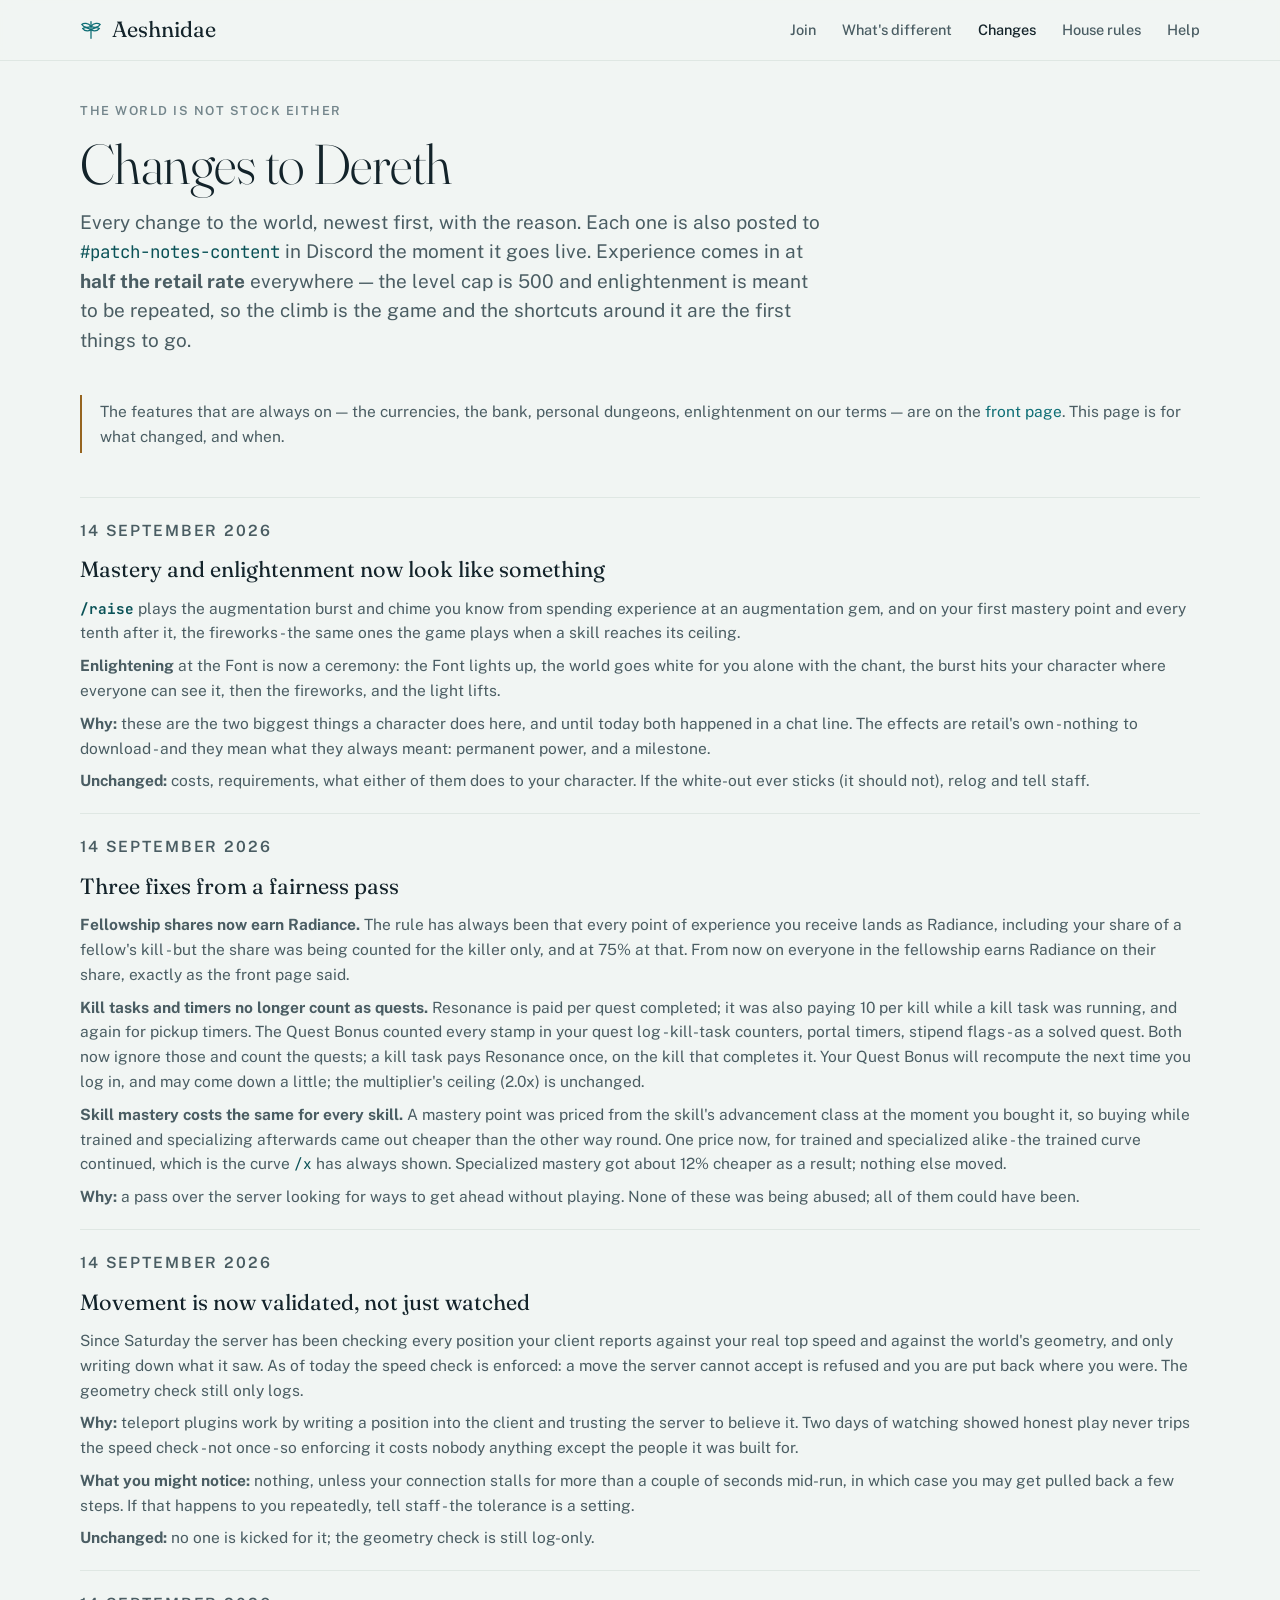
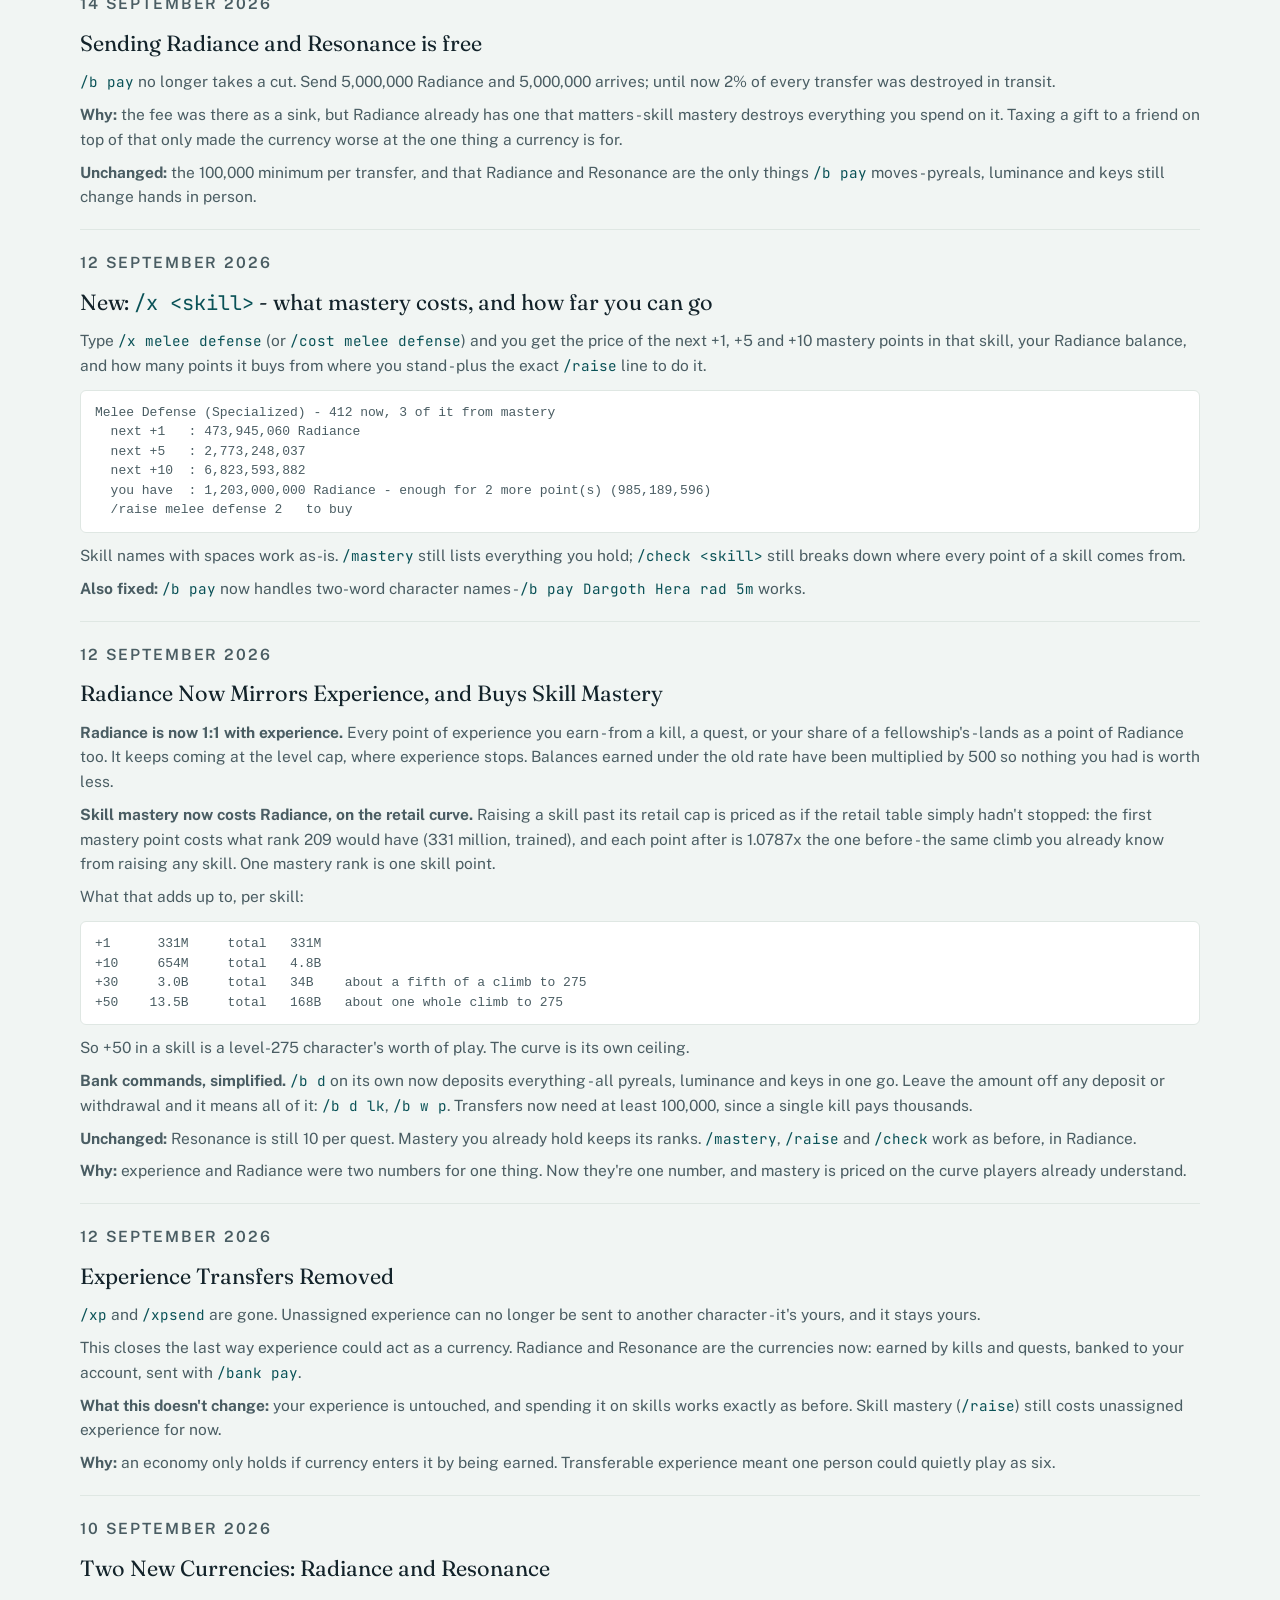
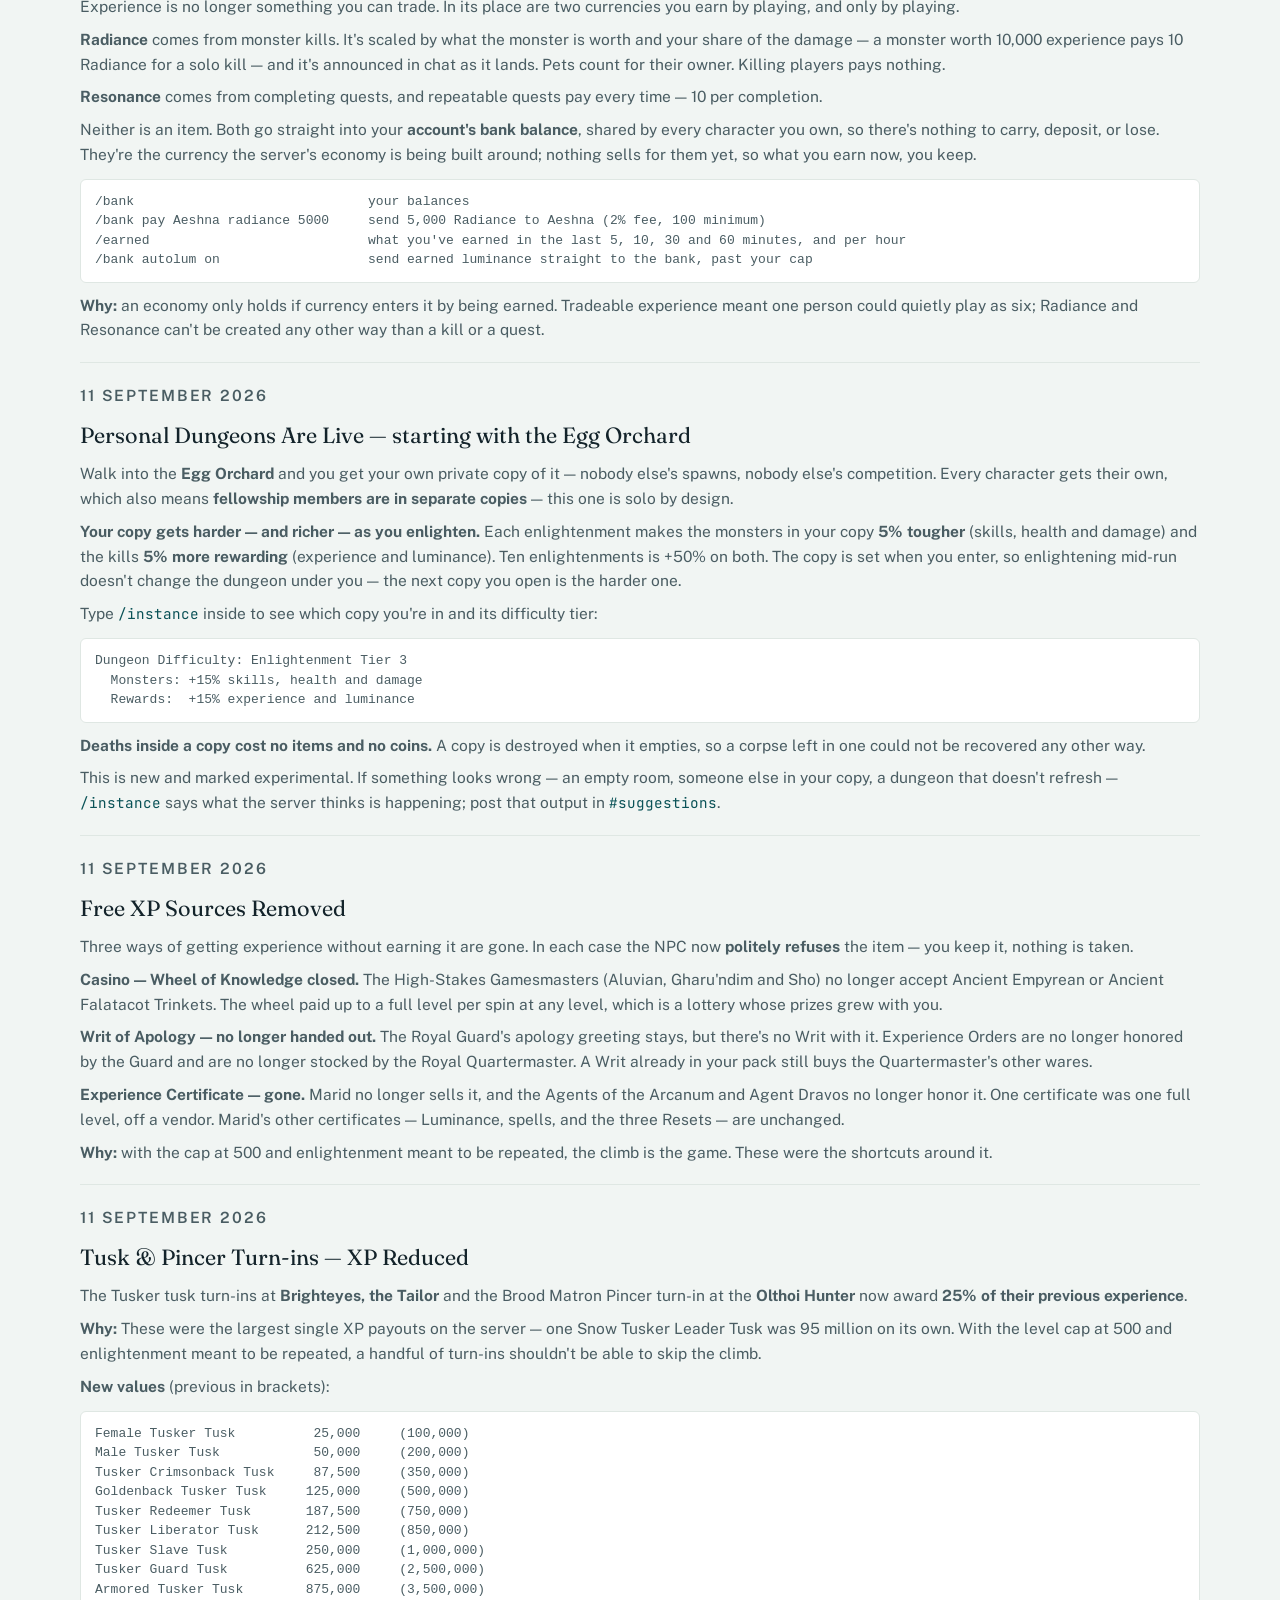
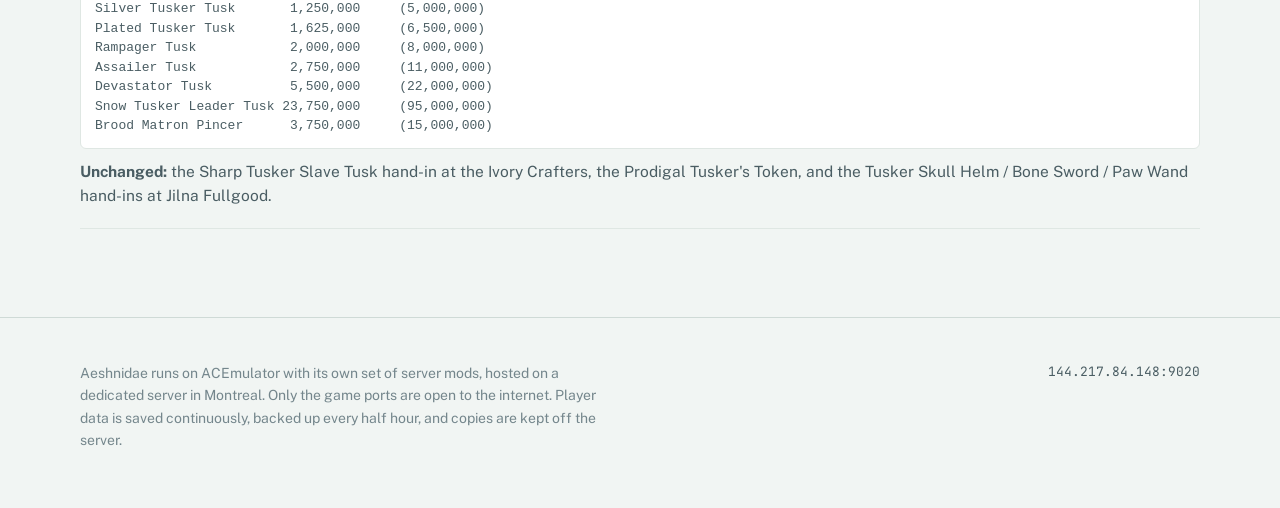
==== commit 659ee4a9: "Changes: Mastery and enlightenment now look like something From 2026-09-14_effects.md.  Co-Authored-" ====
--- a/changes.html
+++ b/changes.html
@@ -50,6 +50,14 @@
       <p class="aside">The features that are always on — the currencies, the bank, personal dungeons, enlightenment on our terms — are on the <a href="index.html#different">front page</a>. This page is for what changed, and when.</p>
     </div>
     <div class="rules changes">
+      <div class="rule">
+        <p class="eyebrow">14 September 2026</p>
+        <h3>Mastery and enlightenment now look like something</h3>
+        <p><strong><code>/raise</code></strong> plays the augmentation burst and chime you know from spending experience at an augmentation gem, and on your first mastery point and every tenth after it, the fireworks - the same ones the game plays when a skill reaches its ceiling.</p>
+        <p><strong>Enlightening</strong> at the Font is now a ceremony: the Font lights up, the world goes white for you alone with the chant, the burst hits your character where everyone can see it, then the fireworks, and the light lifts.</p>
+        <p><strong>Why:</strong> these are the two biggest things a character does here, and until today both happened in a chat line. The effects are retail's own - nothing to download - and they mean what they always meant: permanent power, and a milestone.</p>
+        <p><strong>Unchanged:</strong> costs, requirements, what either of them does to your character. If the white-out ever sticks (it should not), relog and tell staff.</p>
+      </div>
       <div class="rule">
         <p class="eyebrow">14 September 2026</p>
         <h3>Three fixes from a fairness pass</h3>
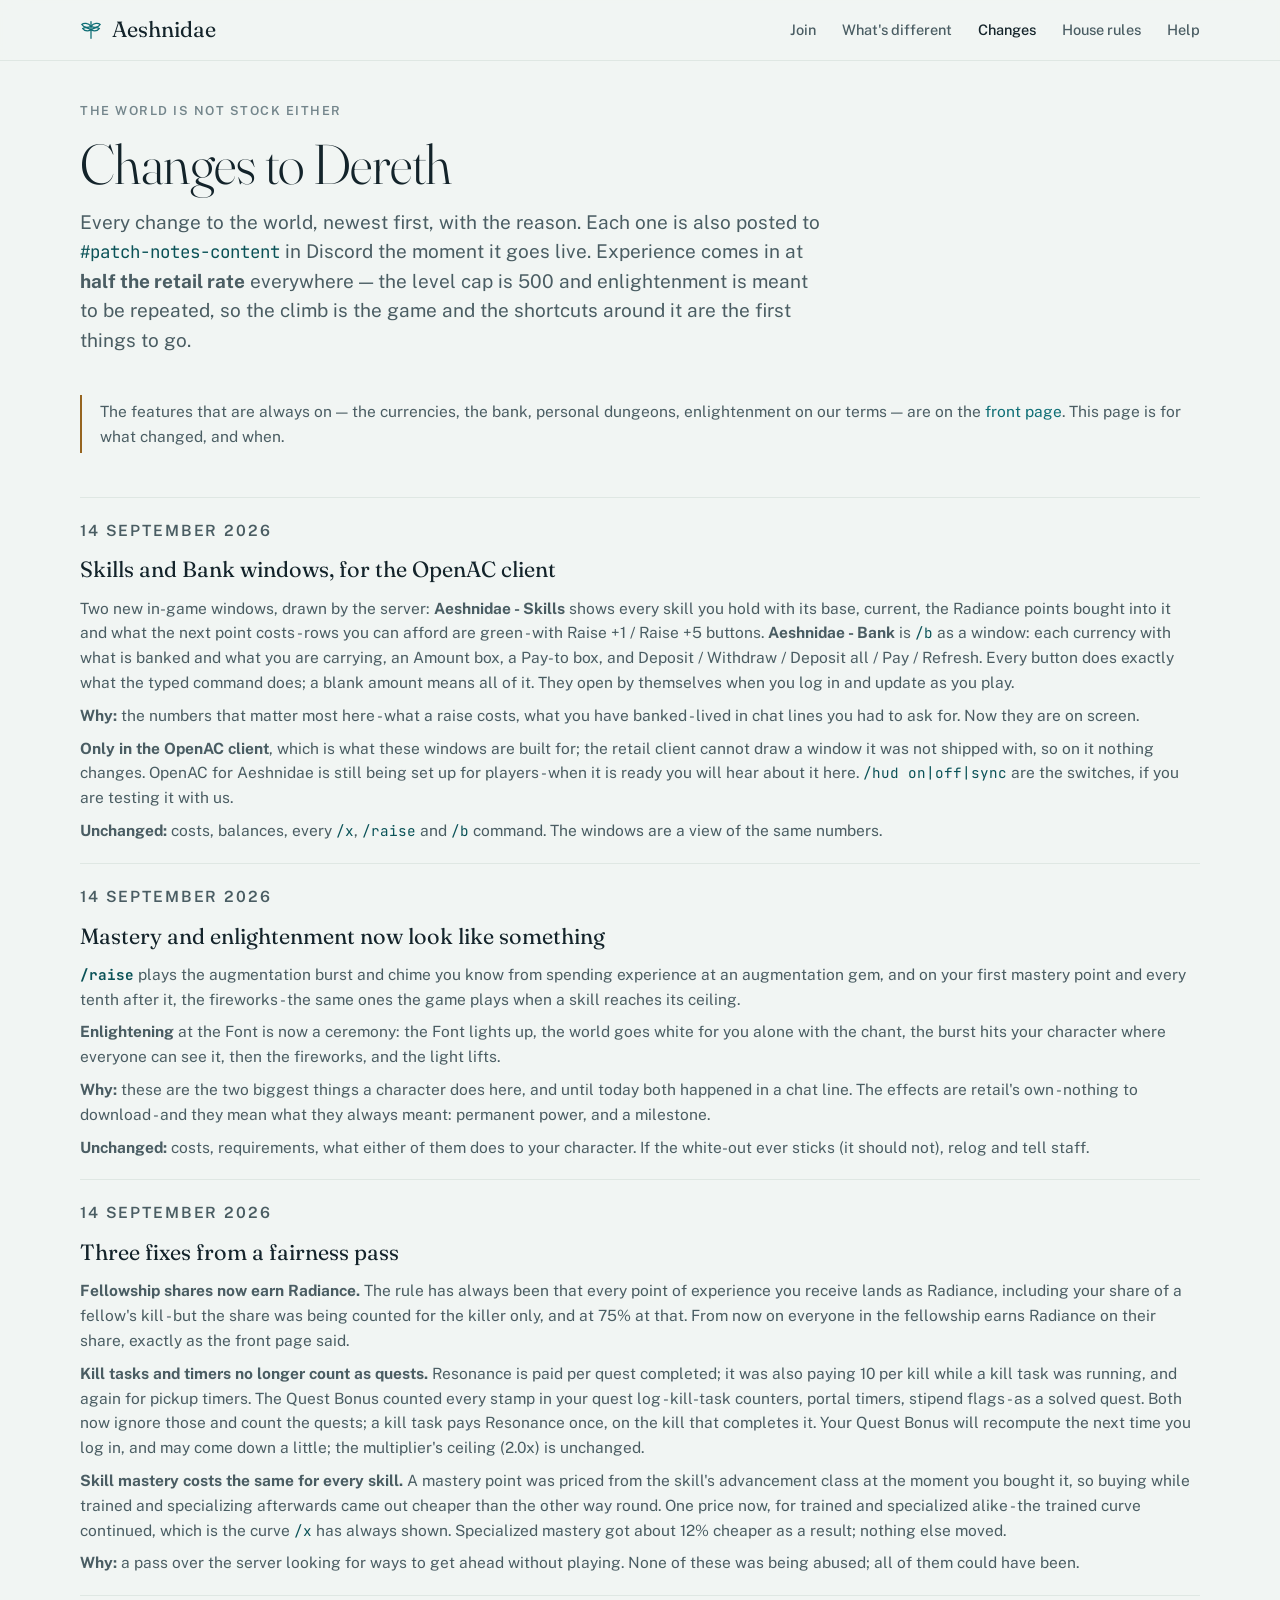
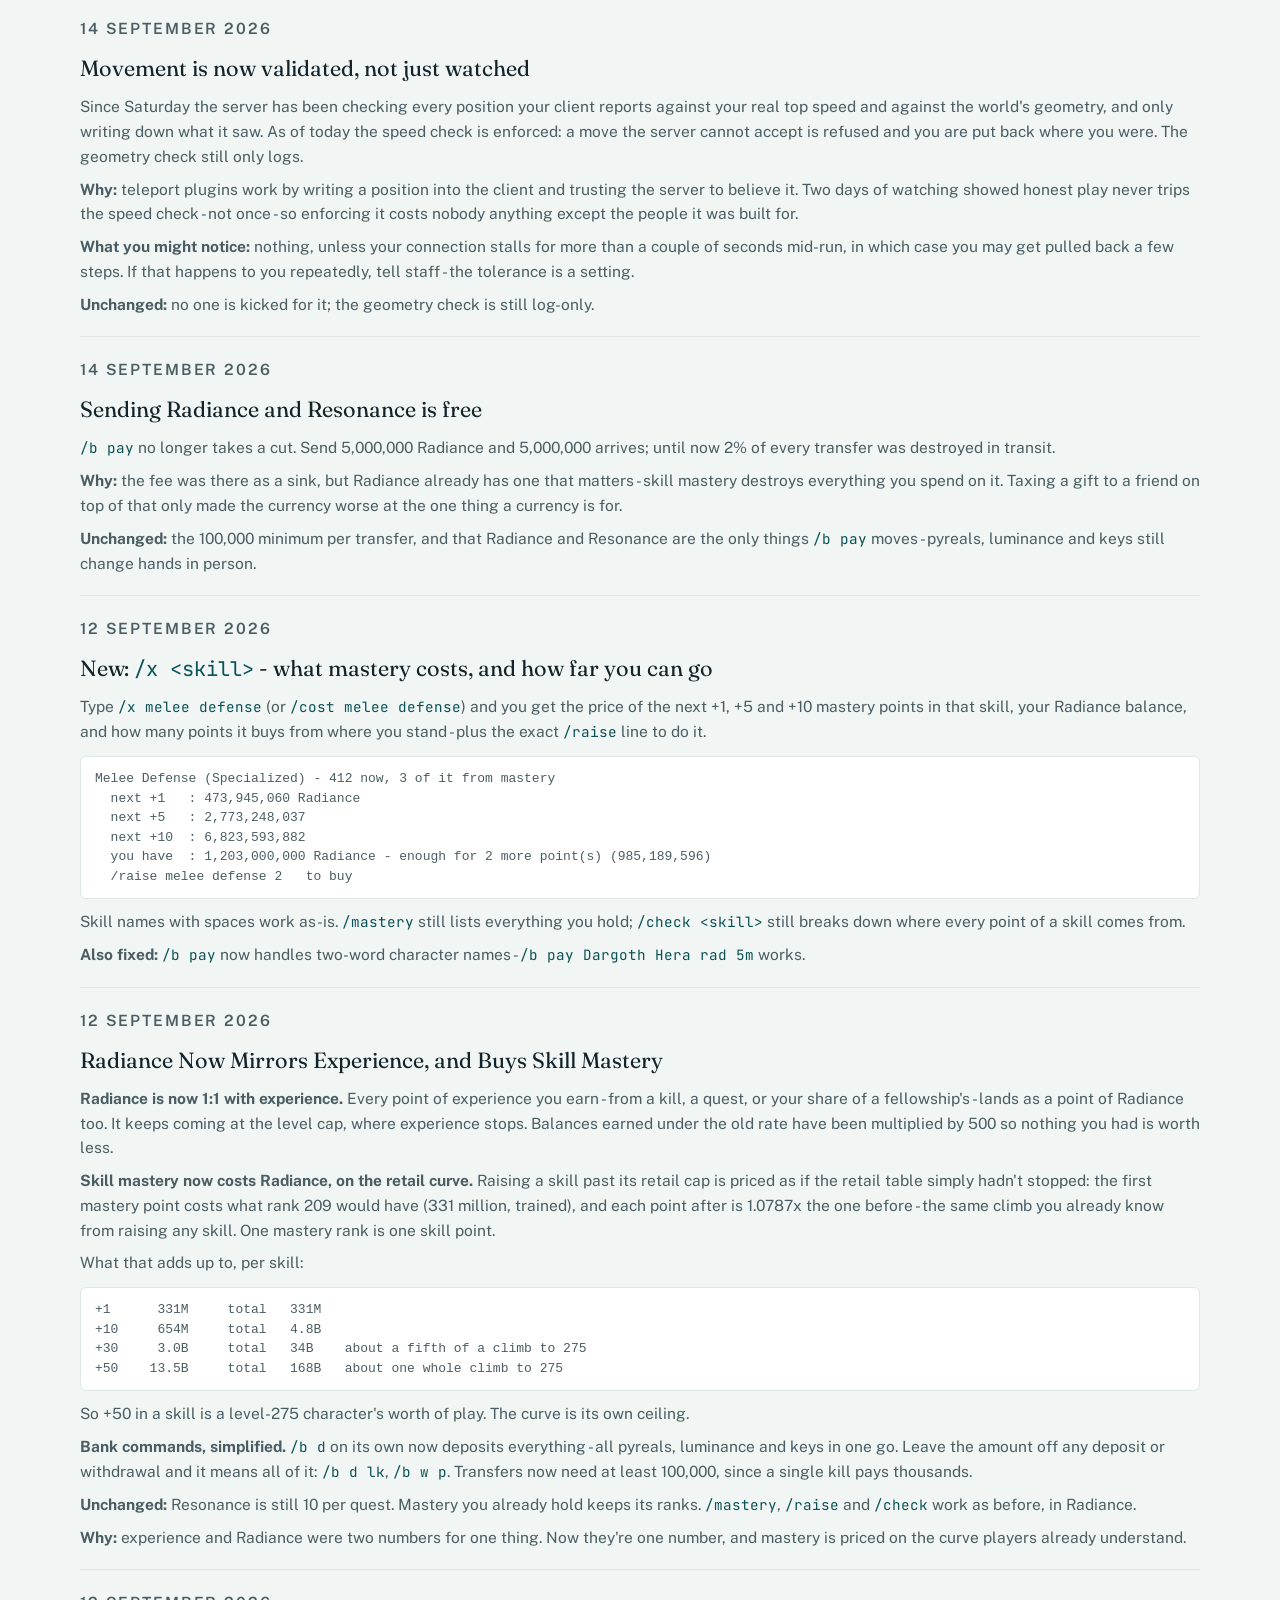
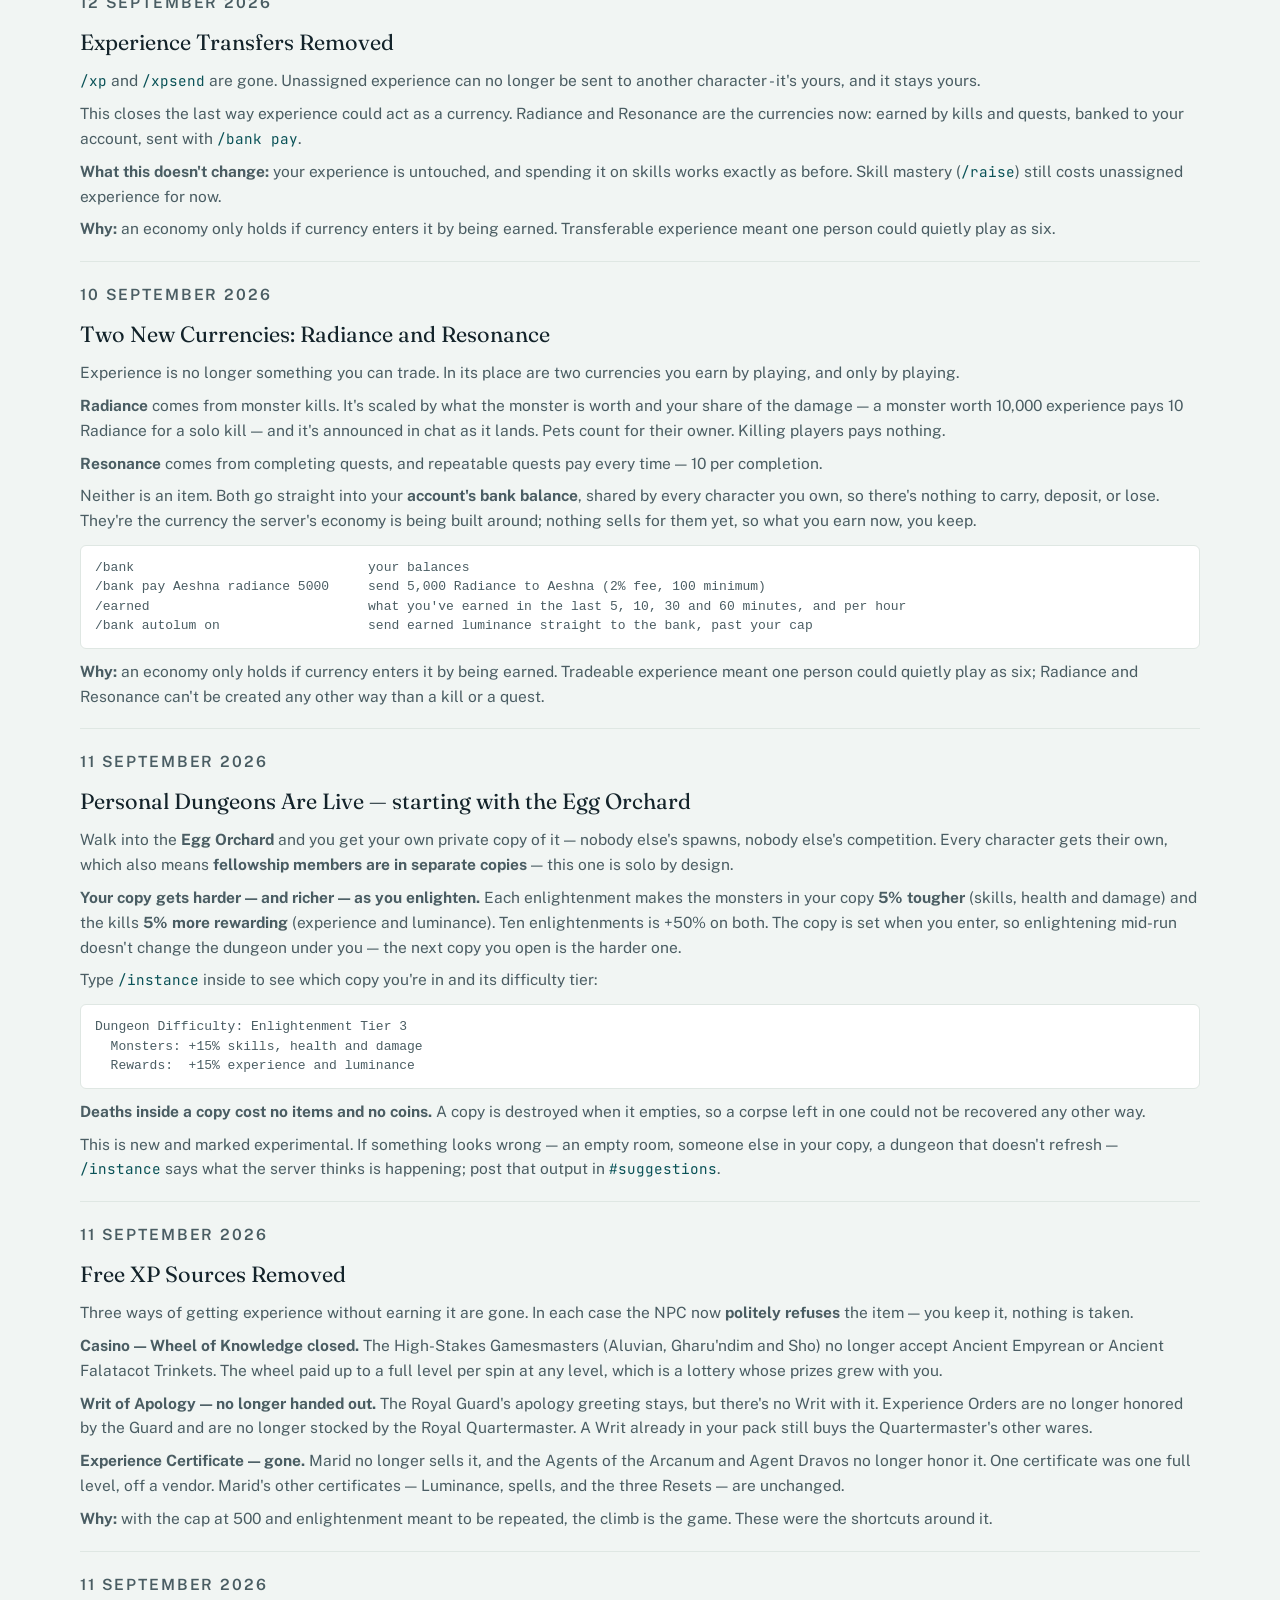
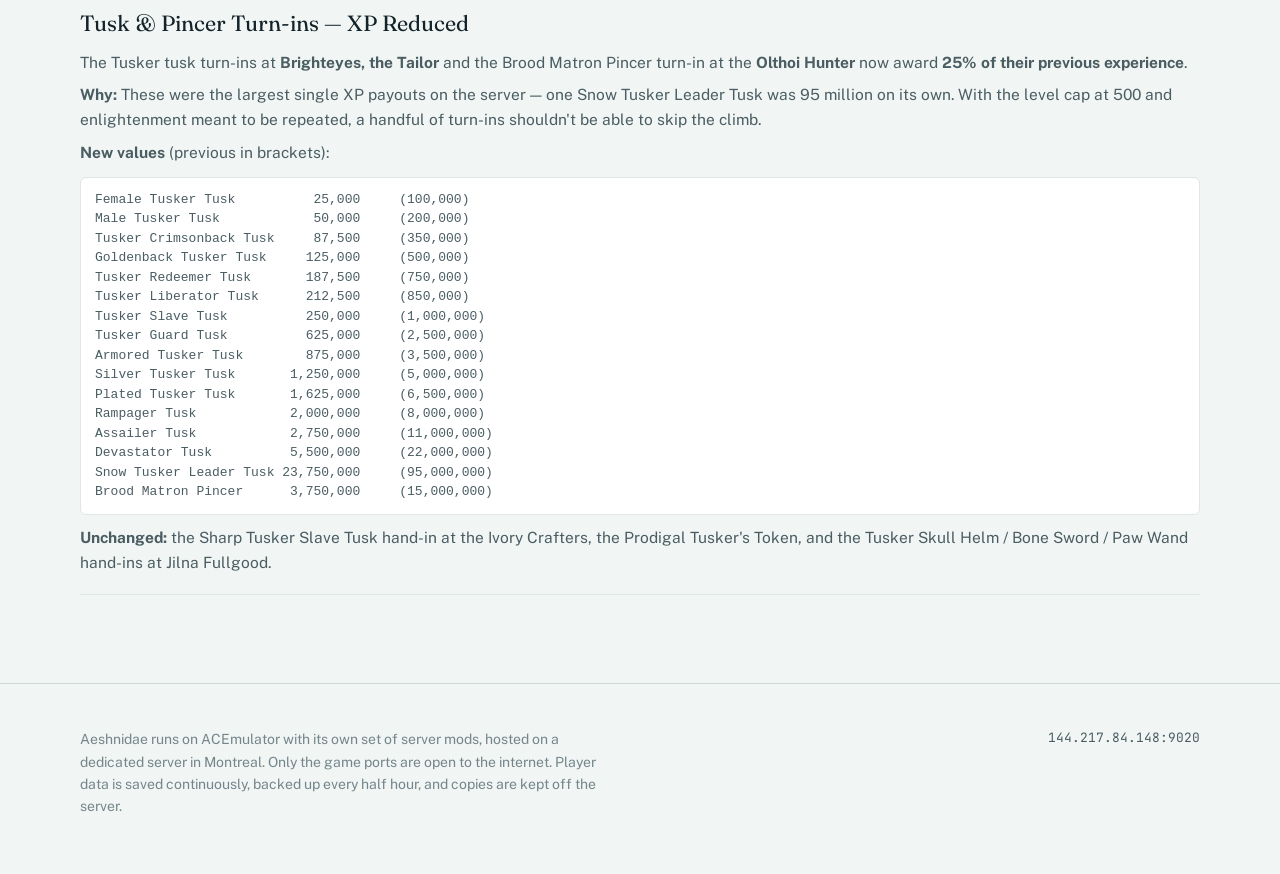
==== commit b38ab732: "Changes: Skills and Bank windows, for the OpenAC client From 2026-09-14_skills-and-bank-panels.md.  " ====
--- a/changes.html
+++ b/changes.html
@@ -50,6 +50,14 @@
       <p class="aside">The features that are always on — the currencies, the bank, personal dungeons, enlightenment on our terms — are on the <a href="index.html#different">front page</a>. This page is for what changed, and when.</p>
     </div>
     <div class="rules changes">
+      <div class="rule">
+        <p class="eyebrow">14 September 2026</p>
+        <h3>Skills and Bank windows, for the OpenAC client</h3>
+        <p>Two new in-game windows, drawn by the server: <strong>Aeshnidae - Skills</strong> shows every skill you hold with its base, current, the Radiance points bought into it and what the next point costs - rows you can afford are green - with Raise +1 / Raise +5 buttons. <strong>Aeshnidae - Bank</strong> is <code>/b</code> as a window: each currency with what is banked and what you are carrying, an Amount box, a Pay-to box, and Deposit / Withdraw / Deposit all / Pay / Refresh. Every button does exactly what the typed command does; a blank amount means all of it. They open by themselves when you log in and update as you play.</p>
+        <p><strong>Why:</strong> the numbers that matter most here - what a raise costs, what you have banked - lived in chat lines you had to ask for. Now they are on screen.</p>
+        <p><strong>Only in the OpenAC client</strong>, which is what these windows are built for; the retail client cannot draw a window it was not shipped with, so on it nothing changes. OpenAC for Aeshnidae is still being set up for players - when it is ready you will hear about it here. <code>/hud on|off|sync</code> are the switches, if you are testing it with us.</p>
+        <p><strong>Unchanged:</strong> costs, balances, every <code>/x</code>, <code>/raise</code> and <code>/b</code> command. The windows are a view of the same numbers.</p>
+      </div>
       <div class="rule">
         <p class="eyebrow">14 September 2026</p>
         <h3>Mastery and enlightenment now look like something</h3>
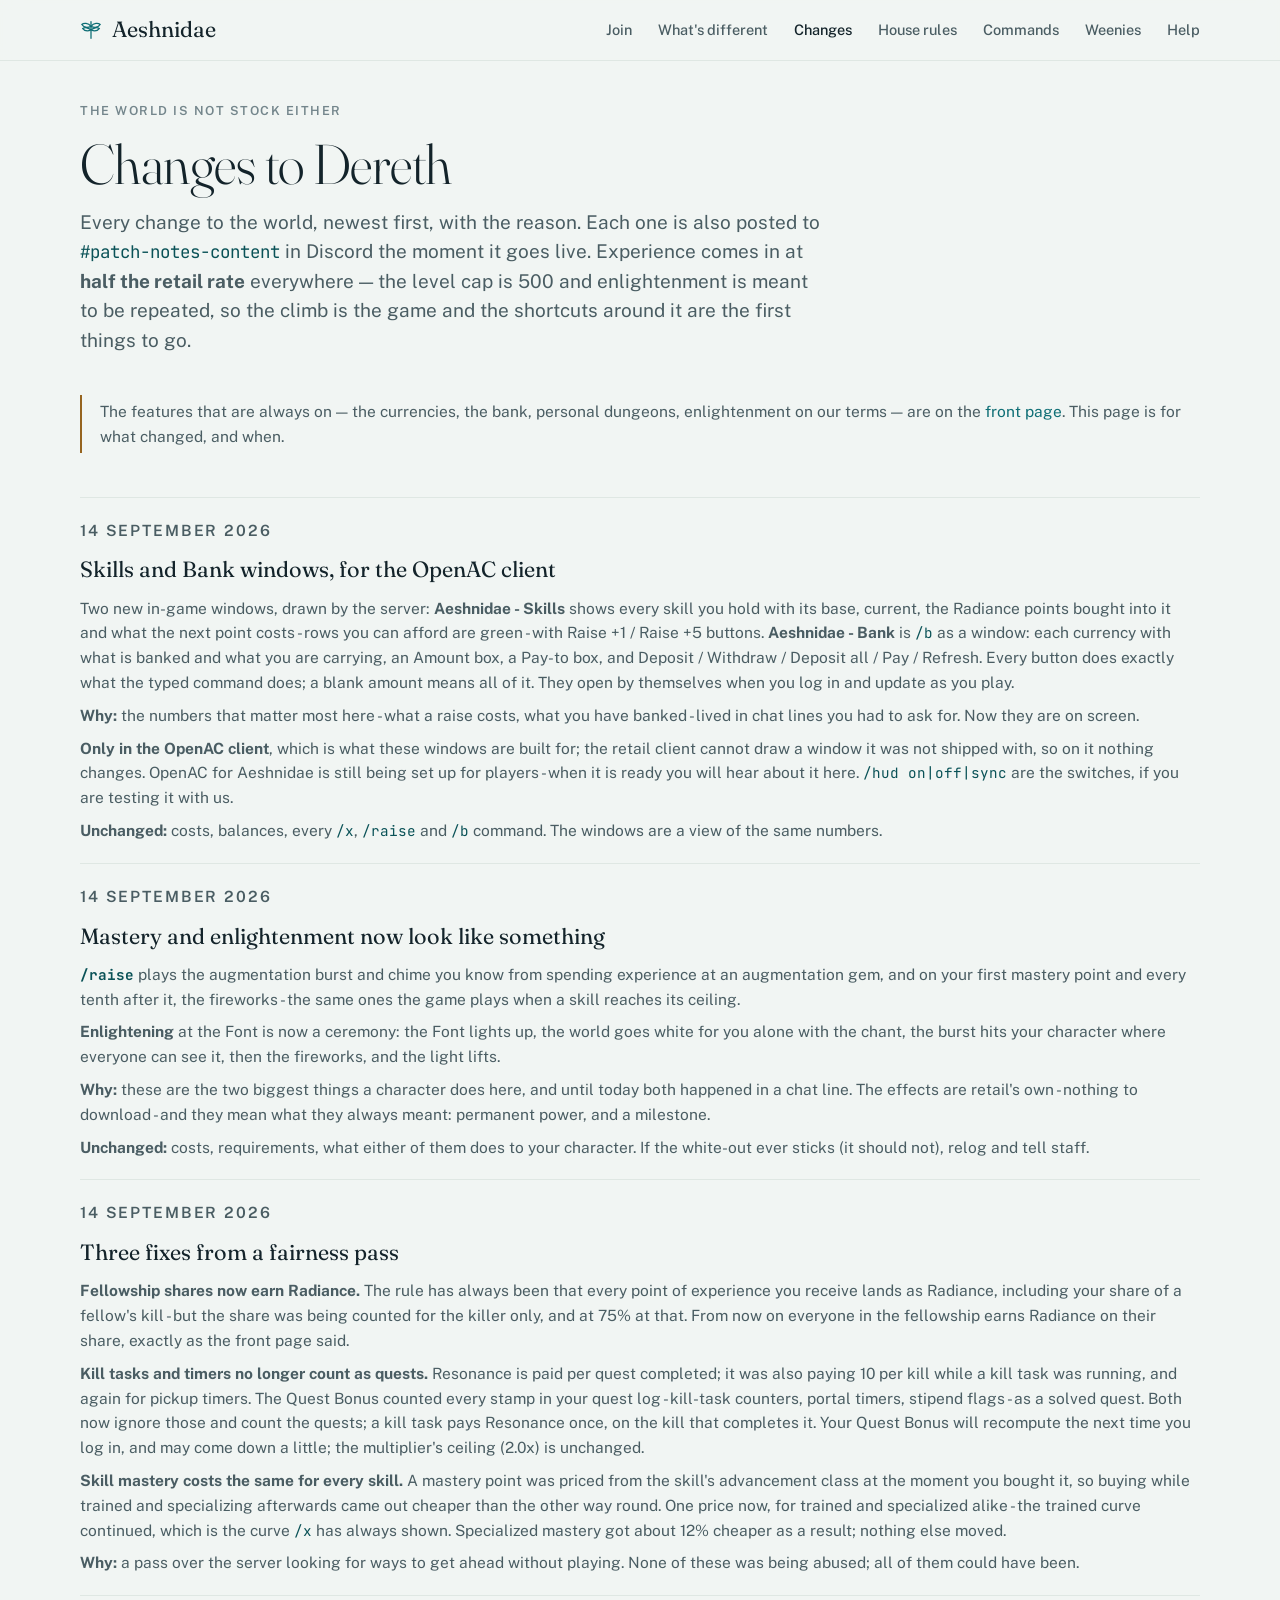
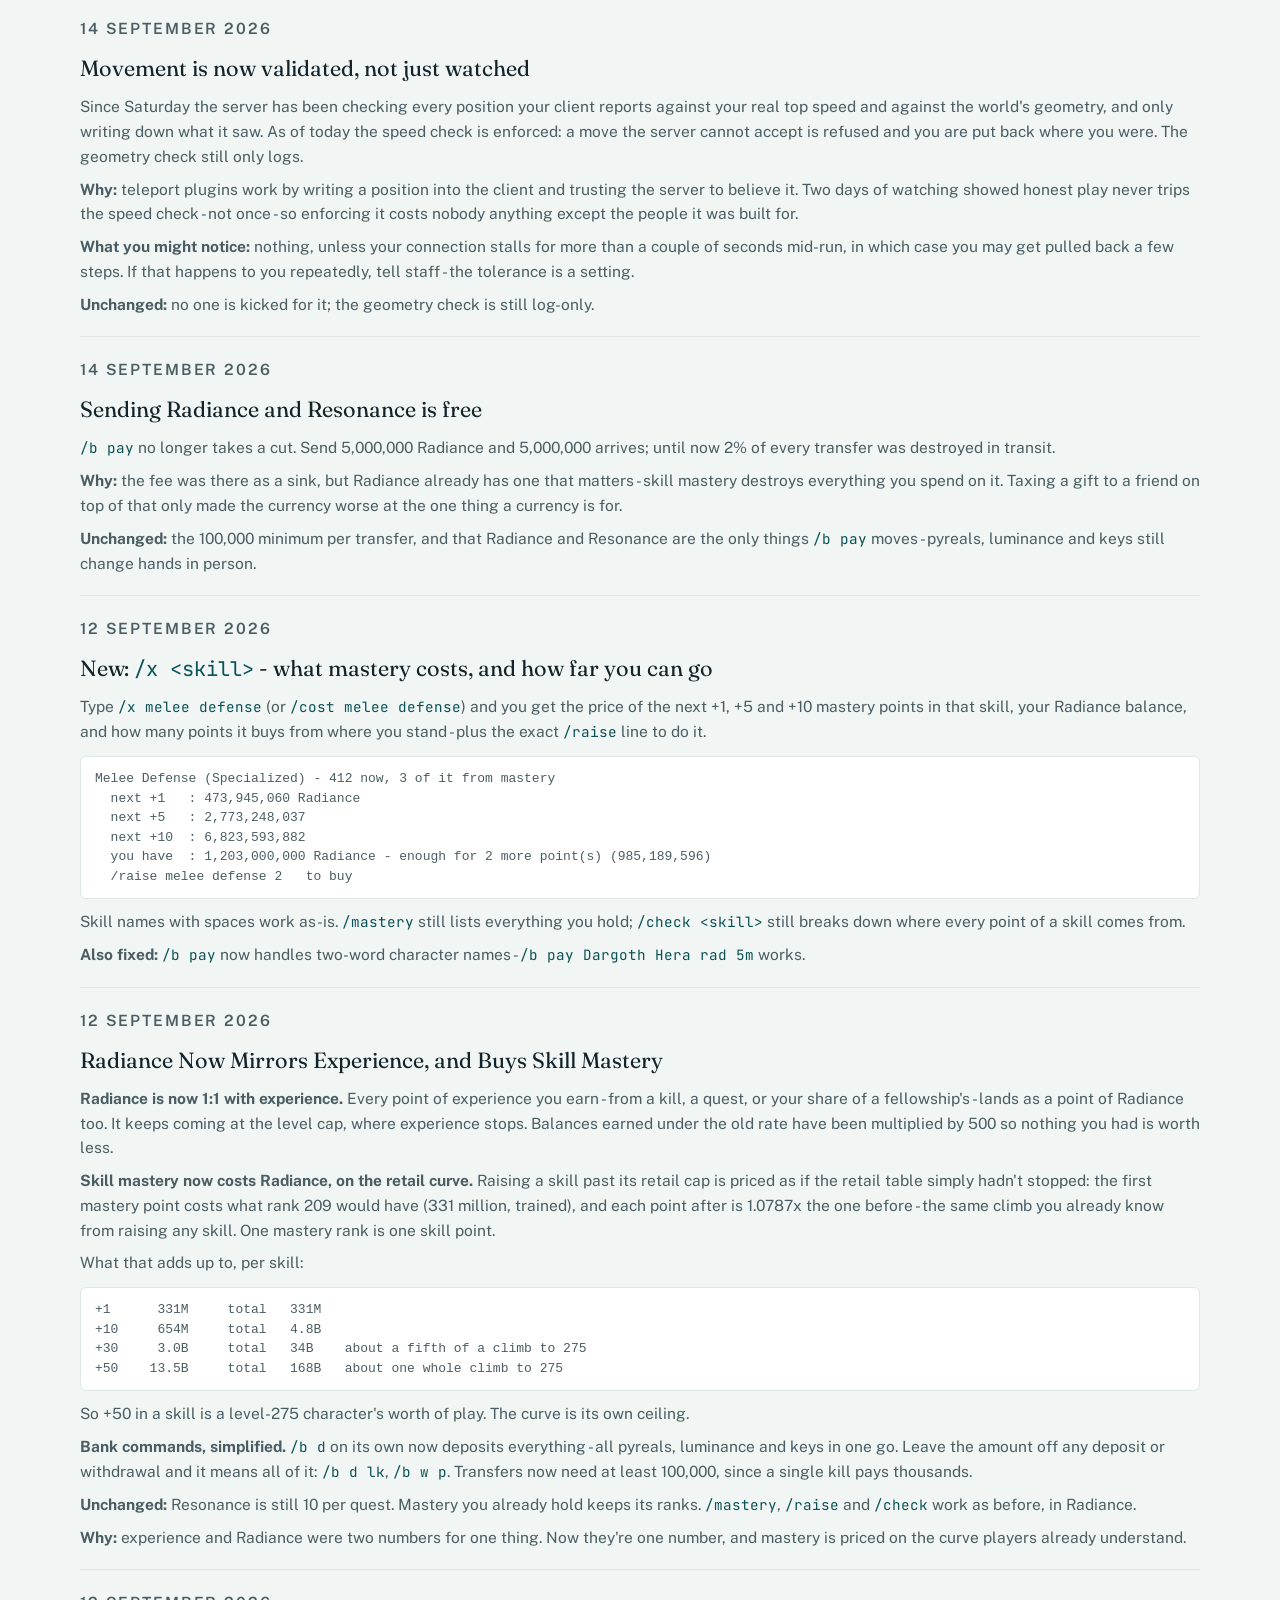
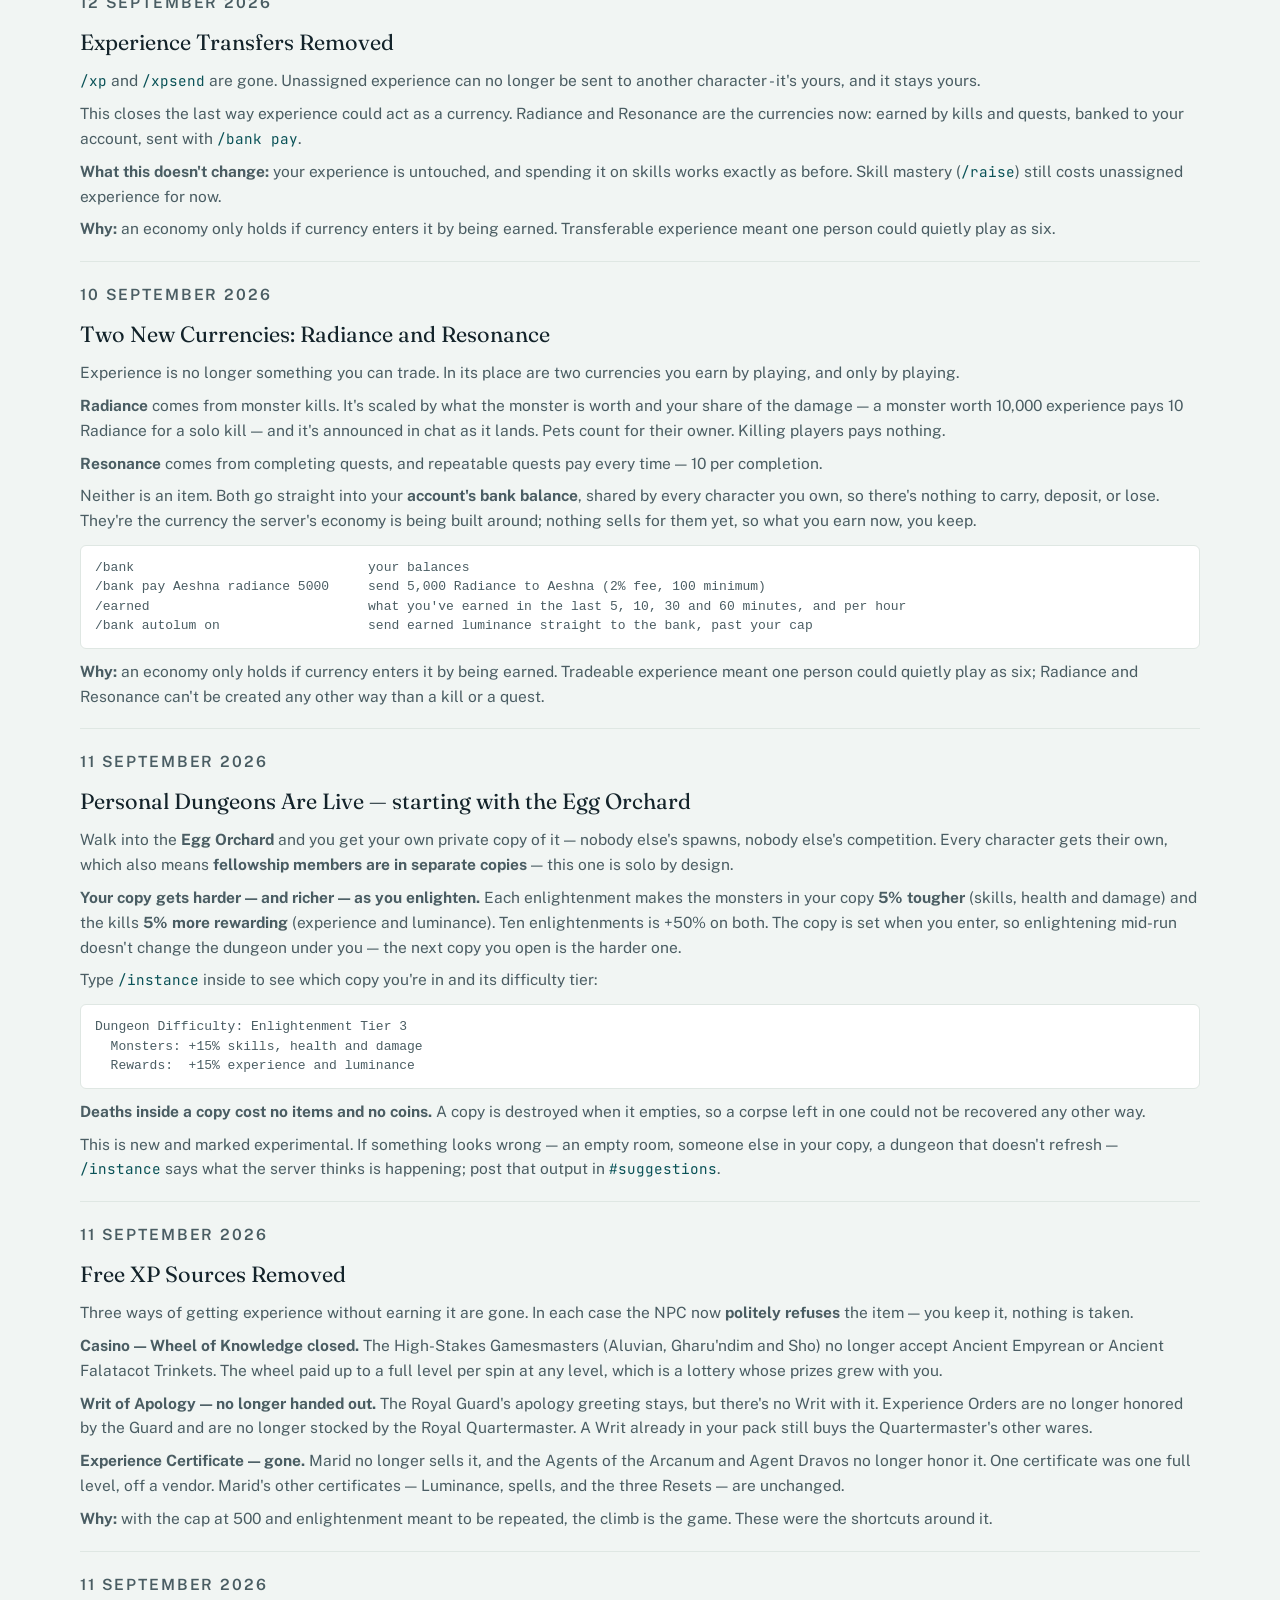
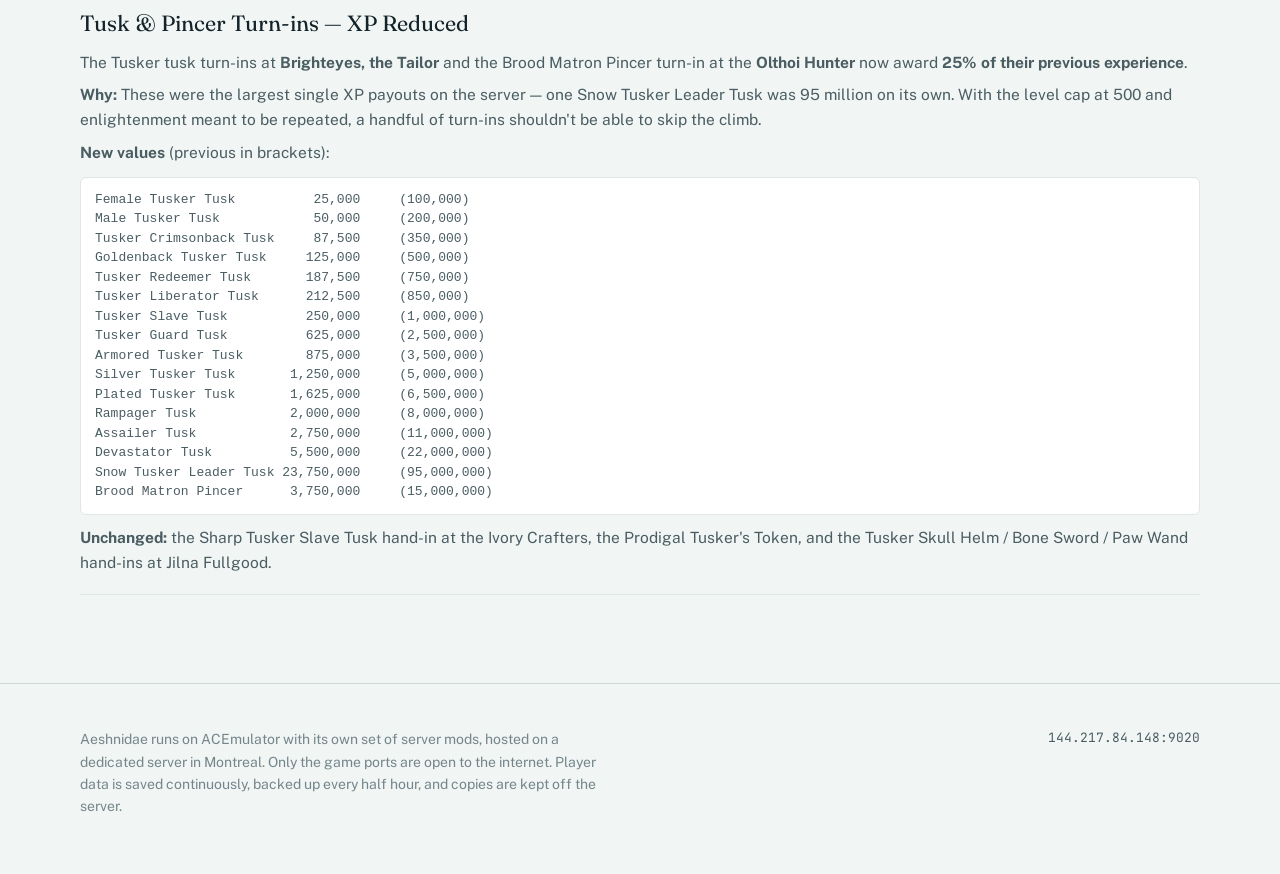
==== commit f597f753: "Site: the nav folds into a menu on a phone instead of vanishing Under 640px every page set .nav-link" ====
--- a/changes.html
+++ b/changes.html
@@ -16,6 +16,15 @@
 <link rel="stylesheet" href="https://fonts.googleapis.com/css2?family=Fraunces:ital,opsz,wght@0,9..144,300;0,9..144,400;0,9..144,500;1,9..144,300;1,9..144,400&family=Public+Sans:wght@400;500;600&family=JetBrains+Mono:wght@400;500&display=swap">
 
 <link rel="stylesheet" href="site.css">
+<noscript><style>
+  @media (max-width: 760px) {
+    .nav-toggle { display: none; }
+    .nav .wrap { height: auto; flex-wrap: wrap; padding-block: 10px; gap: 8px 24px; }
+    .nav-links { display: flex; position: static; flex-direction: row; flex-wrap: wrap;
+                 gap: 4px 16px; font-size: 14px; padding: 0; background: none; border: 0; box-shadow: none; }
+    .nav-links a { padding: 2px 0; }
+  }
+</style></noscript>
 </head>
 <body>
 
@@ -29,11 +38,17 @@
       </svg>
       Aeshnidae
     </a>
-    <nav class="nav-links" aria-label="Sections">
+    <button class="nav-toggle" type="button" aria-expanded="false" aria-controls="nav-links" aria-label="Menu">
+      <svg class="i-open" viewBox="0 0 24 24" fill="none" stroke="currentColor" stroke-width="1.8" stroke-linecap="round" aria-hidden="true"><path d="M4 7h16M4 12h16M4 17h16"/></svg>
+      <svg class="i-close" viewBox="0 0 24 24" fill="none" stroke="currentColor" stroke-width="1.8" stroke-linecap="round" aria-hidden="true"><path d="M6 6l12 12M18 6 6 18"/></svg>
+    </button>
+    <nav class="nav-links" id="nav-links" aria-label="Sections">
       <a href="index.html#join">Join</a>
       <a href="index.html#different">What's different</a>
       <a href="changes.html" aria-current="page">Changes</a>
       <a href="index.html#rules">House rules</a>
+      <a href="commands.html">Commands</a>
+      <a href="weenies.html">Weenies</a>
       <a href="index.html#help">Help</a>
     </nav>
   </div>
@@ -195,5 +210,23 @@
     <p class="mono">144.217.84.148:9020</p>
   </div>
 </footer>
+<script>
+// The menu button only exists under 760px; above it the CSS shows the links
+// whatever the data-open state is, so nothing here has to run on resize.
+(function () {
+  var t = document.querySelector(".nav-toggle"), n = document.getElementById("nav-links");
+  if (!t || !n) return;
+  function set(open) {
+    t.setAttribute("aria-expanded", open ? "true" : "false");
+    if (open) n.setAttribute("data-open", ""); else n.removeAttribute("data-open");
+  }
+  t.addEventListener("click", function () { set(t.getAttribute("aria-expanded") !== "true"); });
+  n.addEventListener("click", function (e) { if (e.target.closest("a")) set(false); });
+  document.addEventListener("click", function (e) { if (!e.target.closest(".nav")) set(false); });
+  document.addEventListener("keydown", function (e) {
+    if (e.key === "Escape" && t.getAttribute("aria-expanded") === "true") { set(false); t.focus(); }
+  });
+})();
+</script>
 </body>
 </html>
--- a/site.css
+++ b/site.css
@@ -148,7 +148,36 @@
   .nav-links { display: flex; gap: 26px; font-size: 14.5px; font-weight: 500; }
   .nav-links a { color: var(--ink-soft); }
   .nav-links a:hover { color: var(--ink); text-decoration: none; }
-  @media (max-width: 640px) { .nav-links { display: none; } }
+  @media (max-width: 980px) { .nav-links { gap: 16px; font-size: 13.5px; } }
+
+  /* Under 760px the links fold behind a menu button. They used to be display:none
+     with nothing in their place, which left Commands and Weenies unreachable on a phone. */
+  .nav-toggle { display: none; }
+  @media (max-width: 760px) {
+    .nav .wrap { position: relative; }
+    .nav-toggle {
+      display: inline-flex; align-items: center; justify-content: center;
+      flex: none; width: 44px; height: 44px; margin-right: -8px;
+      background: transparent; border: 1px solid var(--line); border-radius: 8px;
+      color: var(--ink-soft); cursor: pointer;
+    }
+    .nav-toggle:hover { color: var(--ink); border-color: var(--accent); }
+    .nav-toggle svg { width: 20px; height: 20px; }
+    .nav-toggle .i-close { display: none; }
+    .nav-toggle[aria-expanded="true"] { color: var(--ink); border-color: var(--accent); background: var(--accent-wash); }
+    .nav-toggle[aria-expanded="true"] .i-open { display: none; }
+    .nav-toggle[aria-expanded="true"] .i-close { display: block; }
+    .nav-links {
+      display: none; flex-direction: column; gap: 0; font-size: 16px;
+      position: absolute; top: calc(100% + 8px); left: 0; right: 0;
+      background: var(--surface); border: 1px solid var(--line); border-radius: 10px;
+      padding: 6px; box-shadow: 0 18px 40px -12px rgba(0, 0, 0, .45);
+    }
+    .nav-links[data-open] { display: flex; }
+    .nav-links a { padding: 12px 14px; border-radius: 6px; }
+    .nav-links a:hover { background: var(--surface-alt); text-decoration: none; }
+    .nav-links a[aria-current] { color: var(--ink); background: var(--accent-wash); box-shadow: inset 2px 0 0 var(--accent); }
+  }
 
   /* ---------- Hero ---------- */
   .hero {
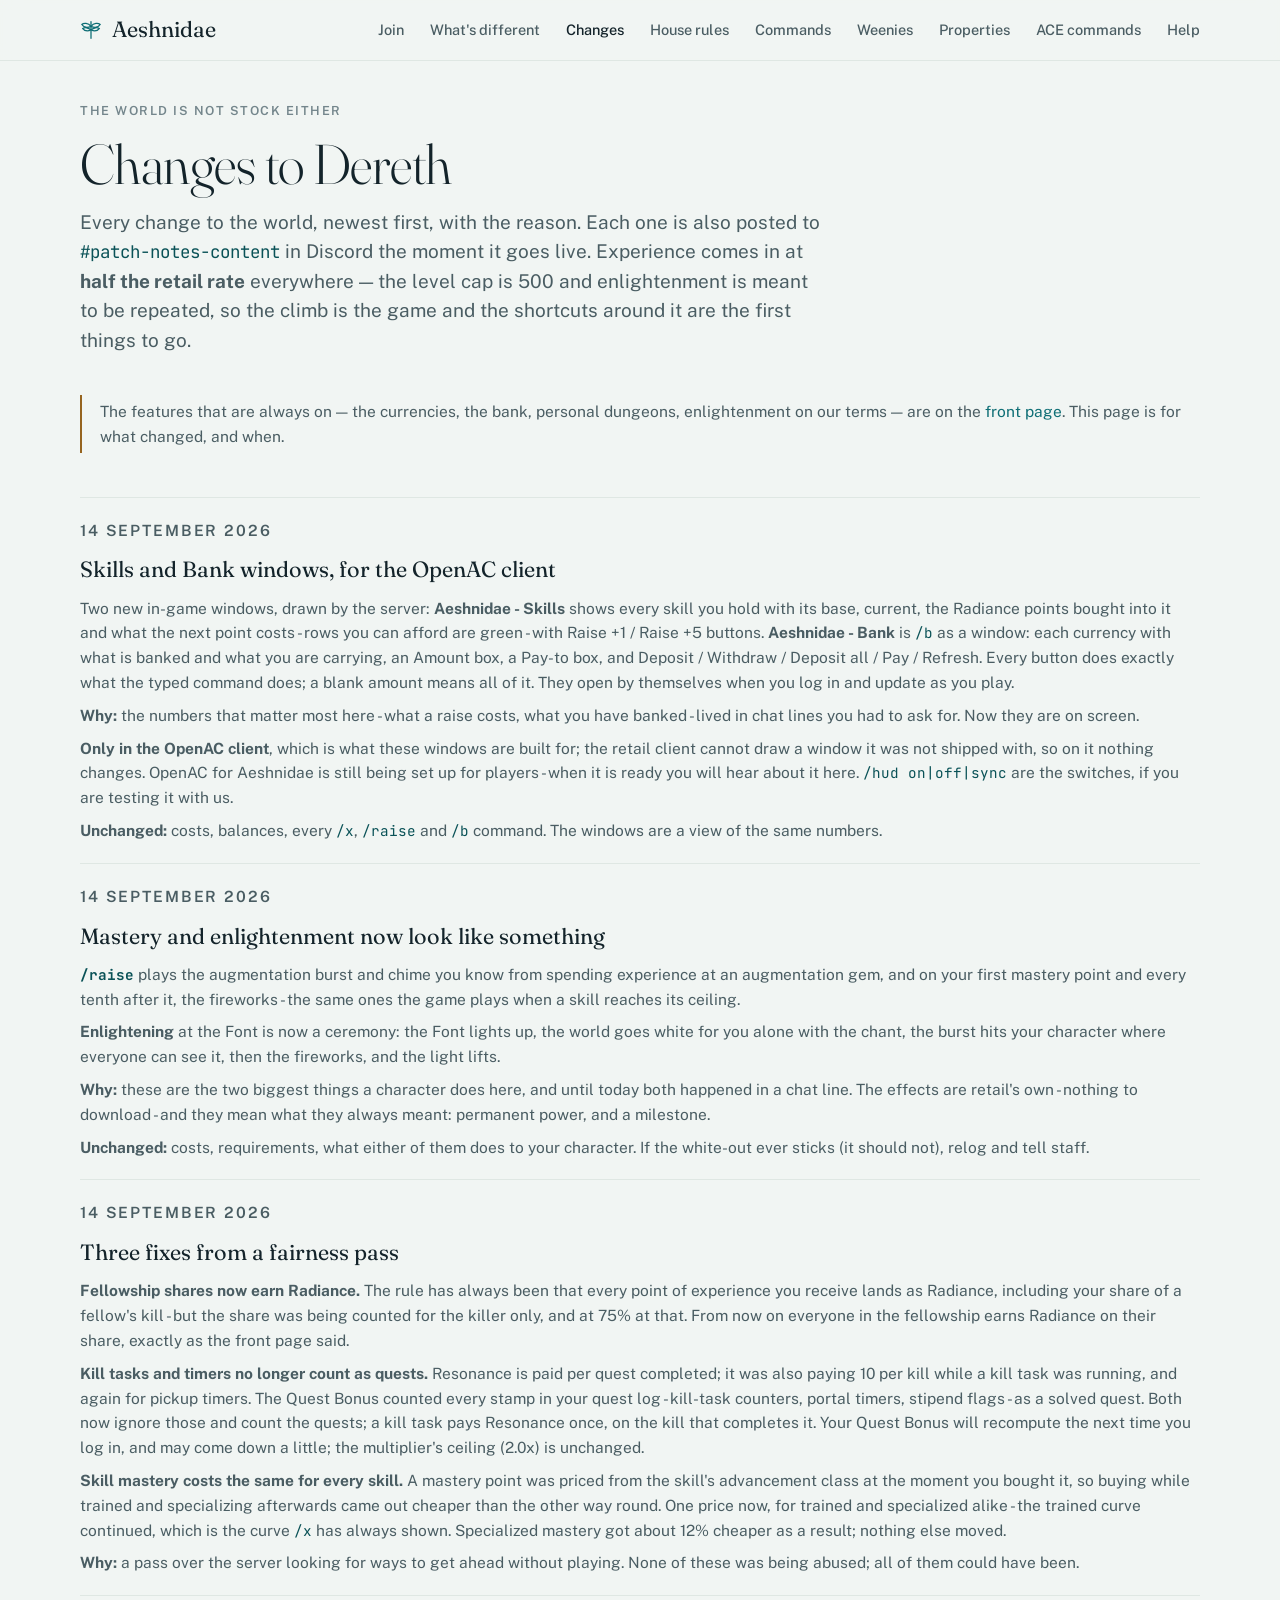
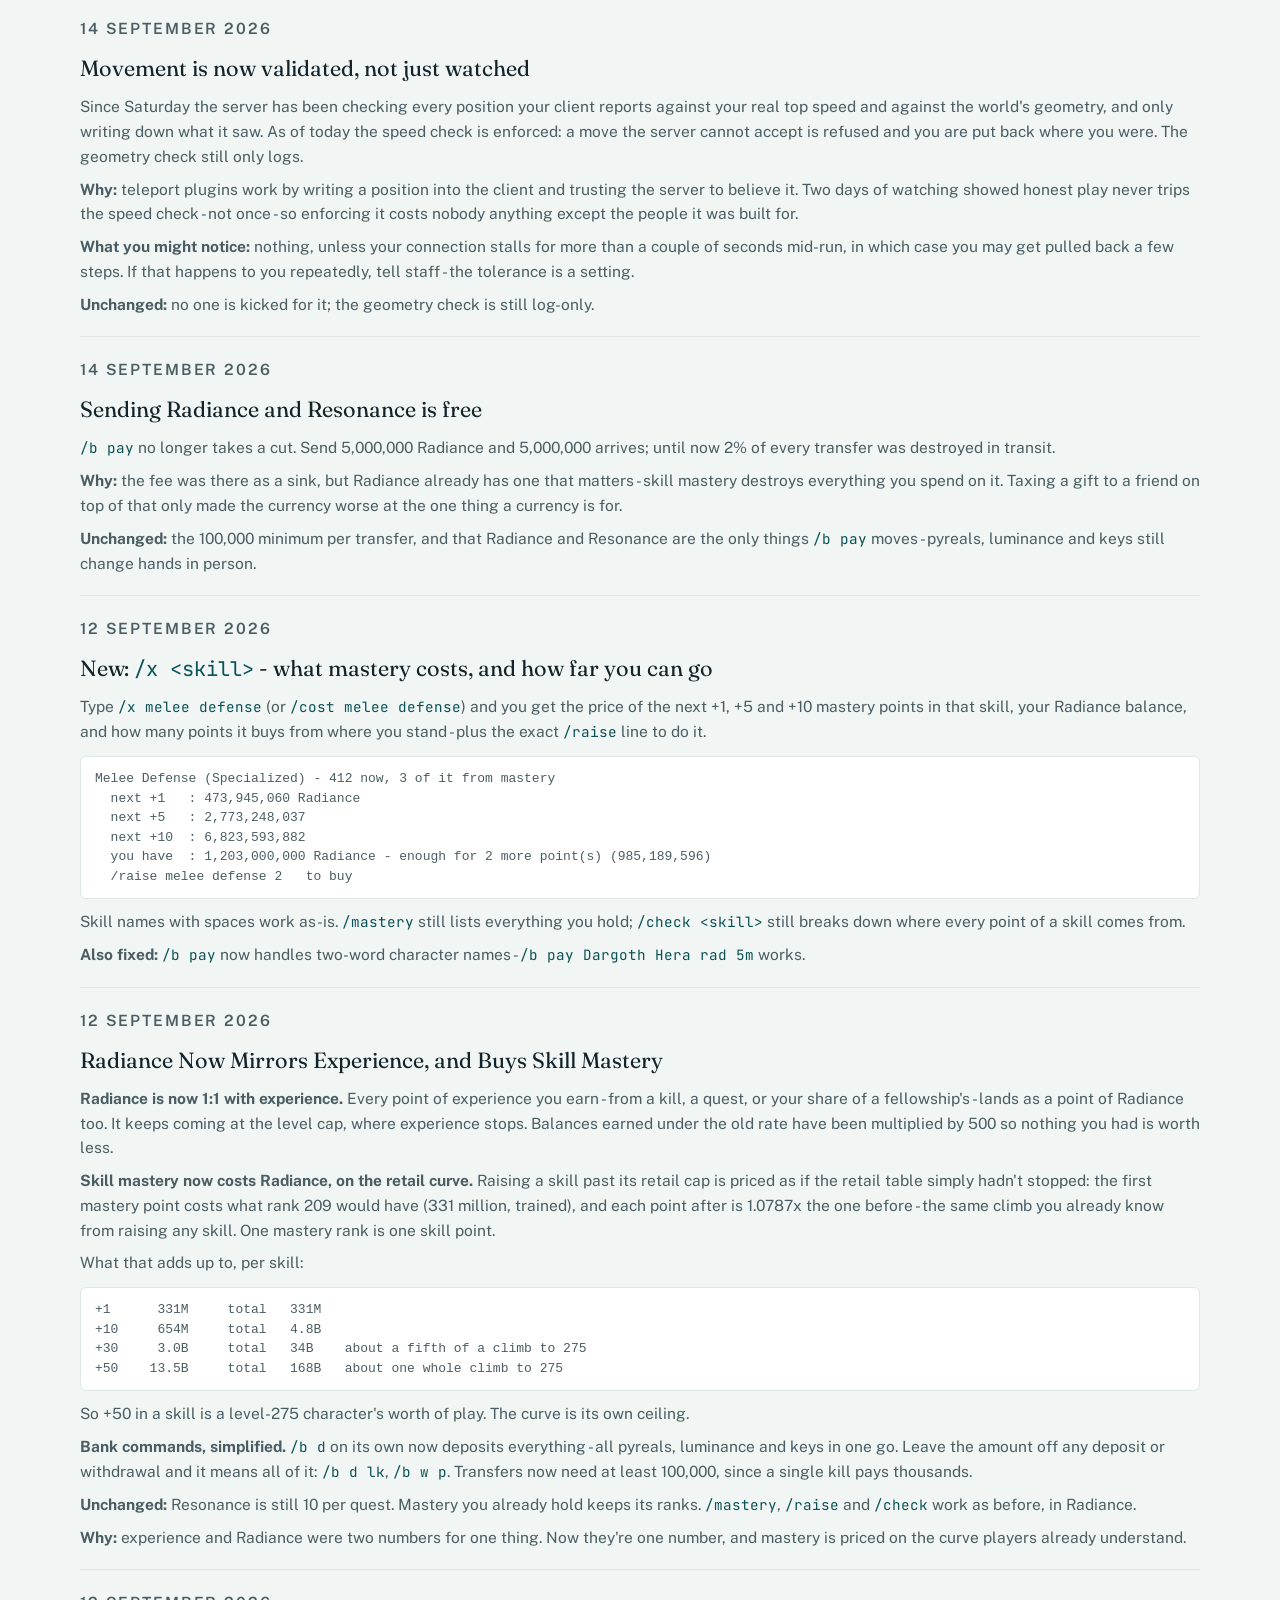
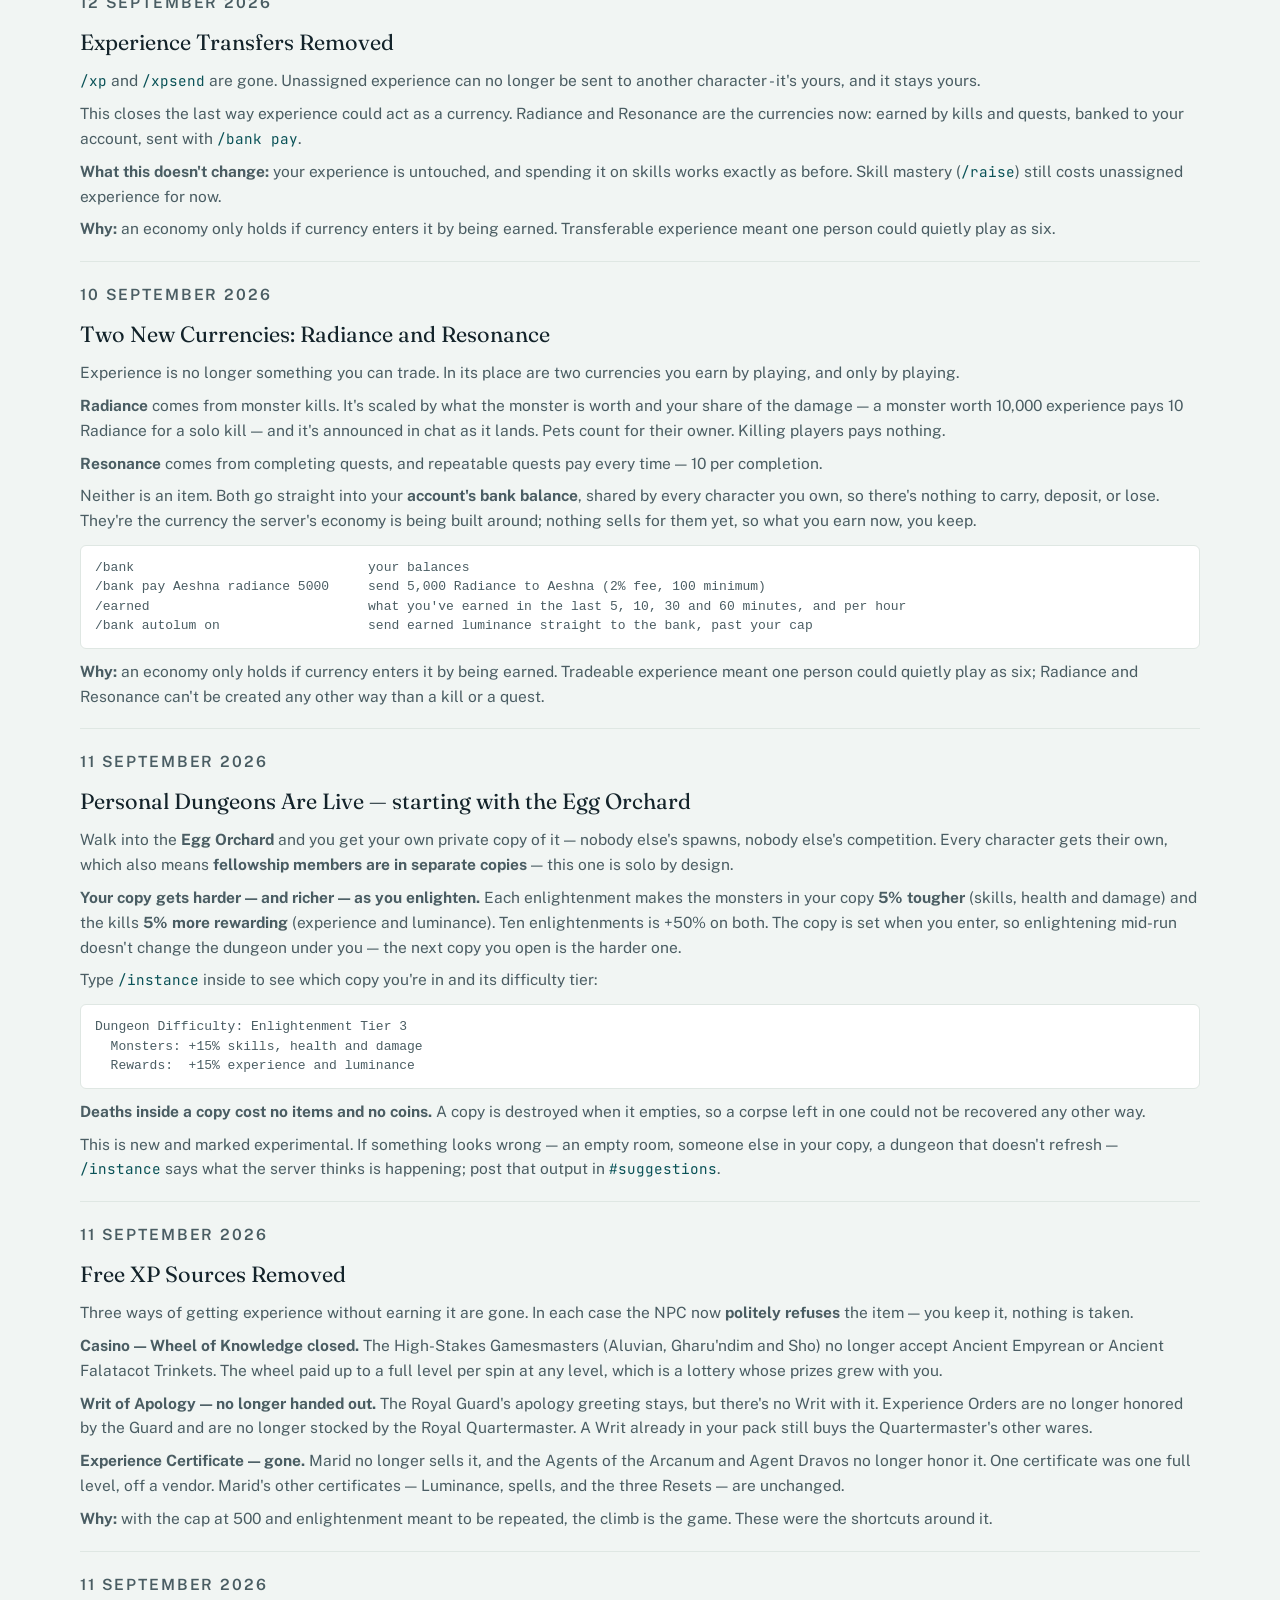
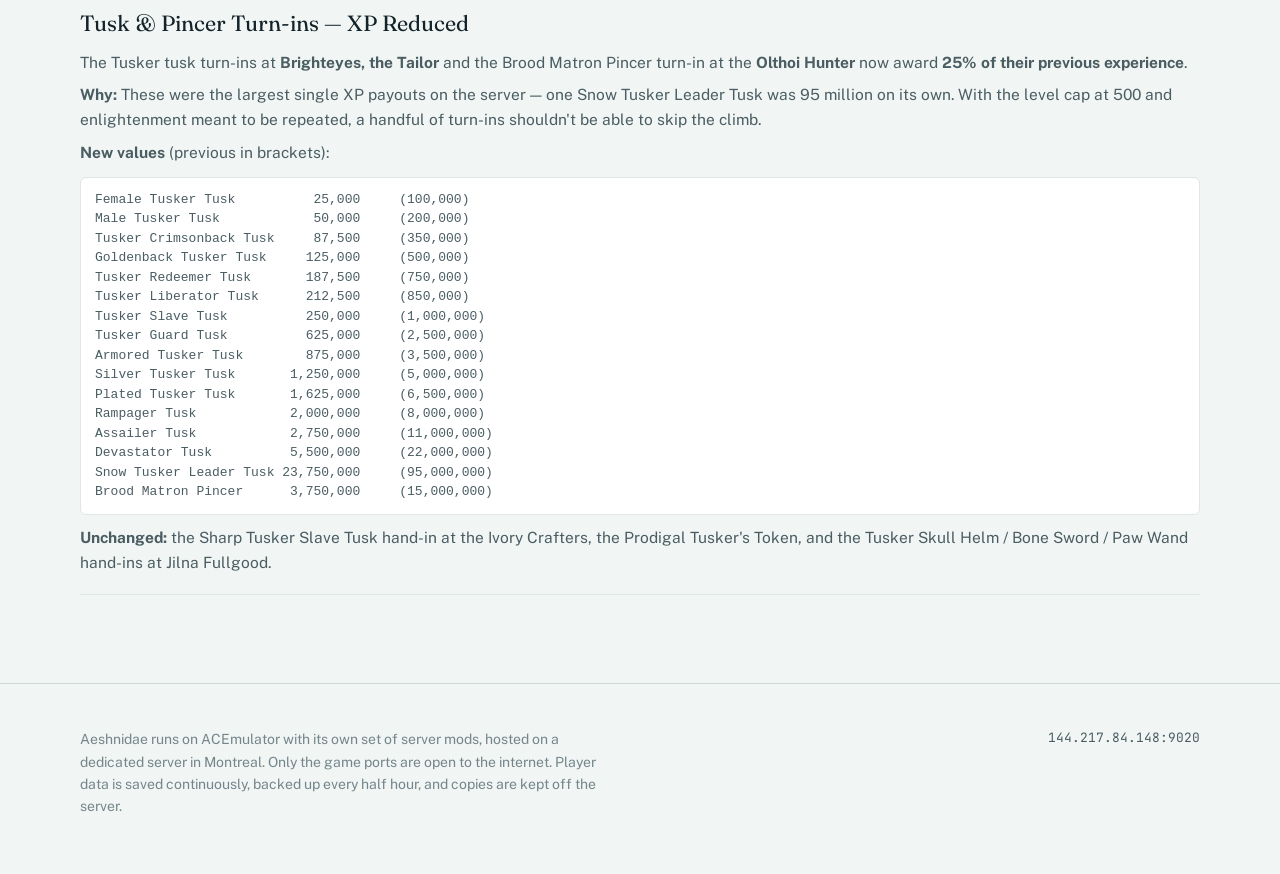
==== commit c4423d65: "Site: a Weenie Properties page and an ACE Commands page Two reference pages that only existed as not" ====
--- a/changes.html
+++ b/changes.html
@@ -17,7 +17,7 @@
 
 <link rel="stylesheet" href="site.css">
 <noscript><style>
-  @media (max-width: 760px) {
+  @media (max-width: 880px) {
     .nav-toggle { display: none; }
     .nav .wrap { height: auto; flex-wrap: wrap; padding-block: 10px; gap: 8px 24px; }
     .nav-links { display: flex; position: static; flex-direction: row; flex-wrap: wrap;
@@ -49,6 +49,8 @@
       <a href="index.html#rules">House rules</a>
       <a href="commands.html">Commands</a>
       <a href="weenies.html">Weenies</a>
+      <a href="properties.html">Properties</a>
+      <a href="ace-commands.html">ACE commands</a>
       <a href="index.html#help">Help</a>
     </nav>
   </div>
--- a/site.css
+++ b/site.css
@@ -150,10 +150,10 @@
   .nav-links a:hover { color: var(--ink); text-decoration: none; }
   @media (max-width: 980px) { .nav-links { gap: 16px; font-size: 13.5px; } }
 
-  /* Under 760px the links fold behind a menu button. They used to be display:none
+  /* Under 880px the links fold behind a menu button. They used to be display:none
      with nothing in their place, which left Commands and Weenies unreachable on a phone. */
   .nav-toggle { display: none; }
-  @media (max-width: 760px) {
+  @media (max-width: 880px) {
     .nav .wrap { position: relative; }
     .nav-toggle {
       display: inline-flex; align-items: center; justify-content: center;
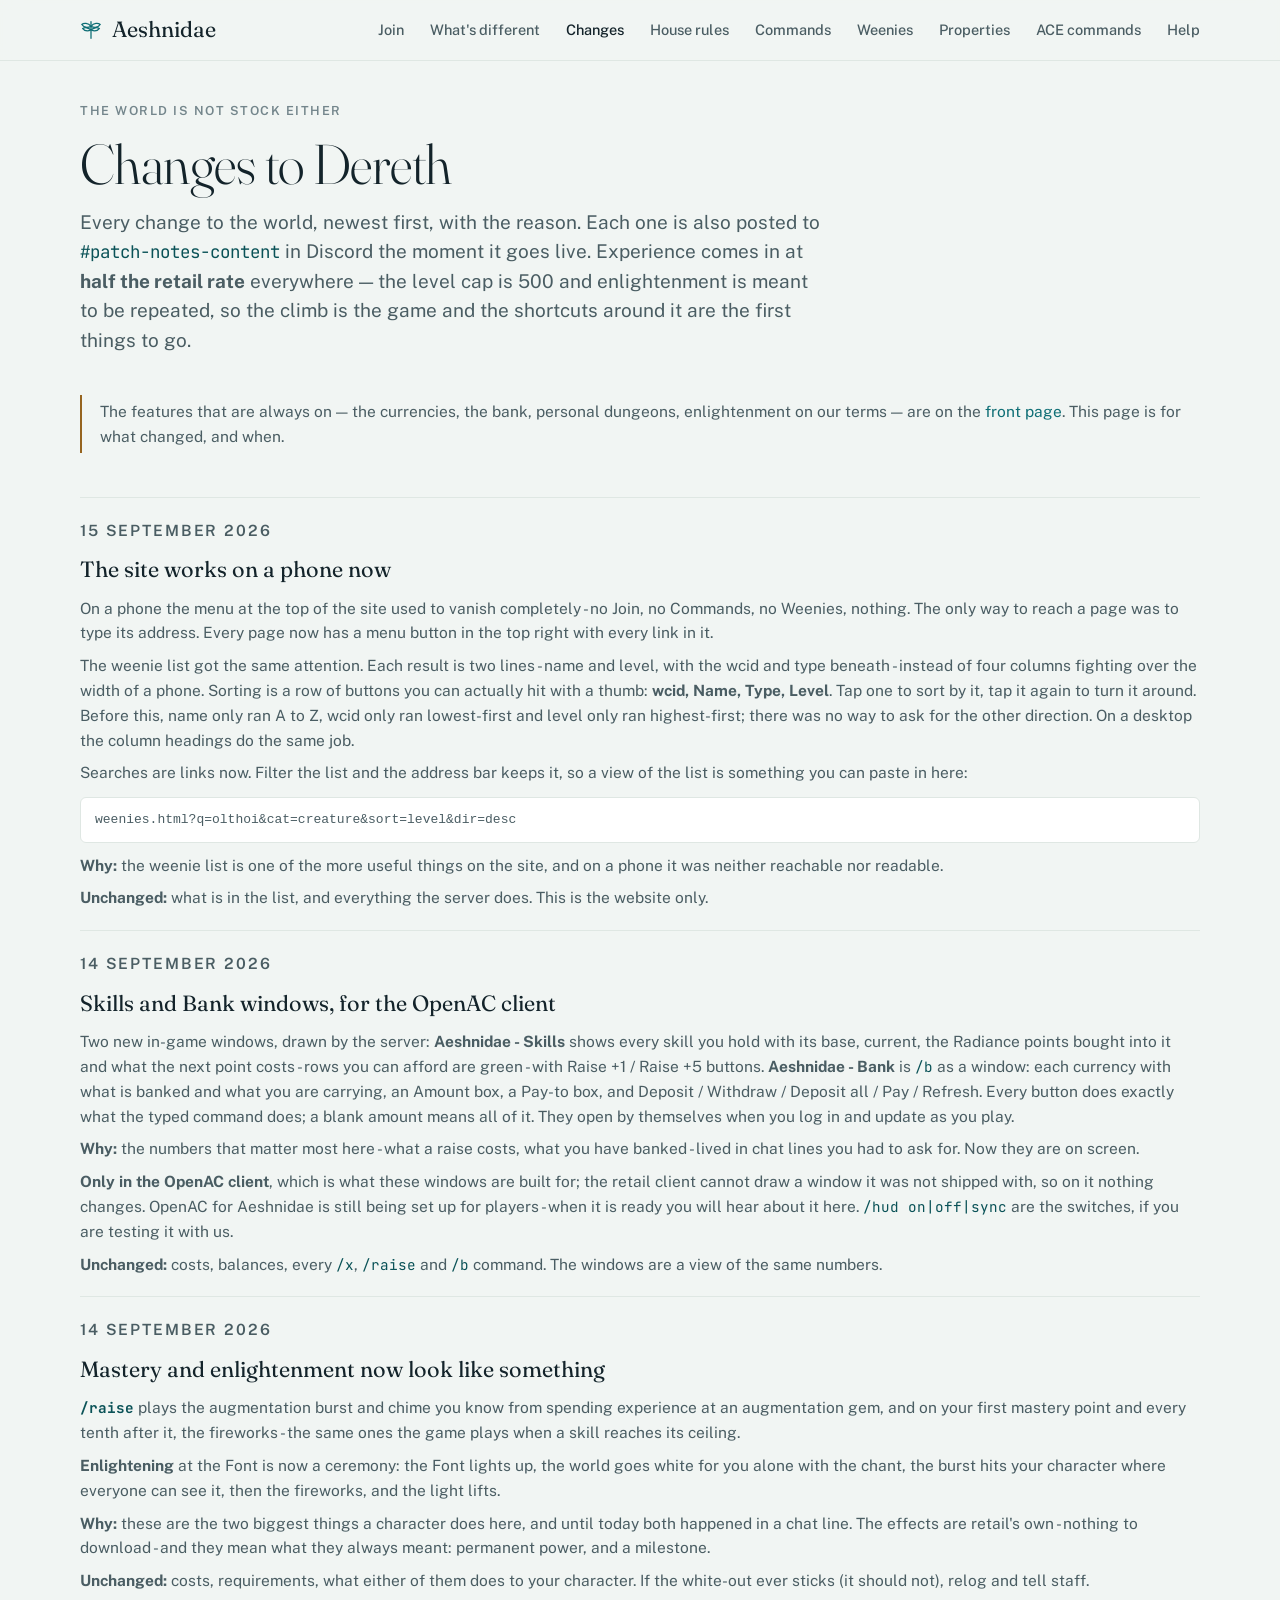
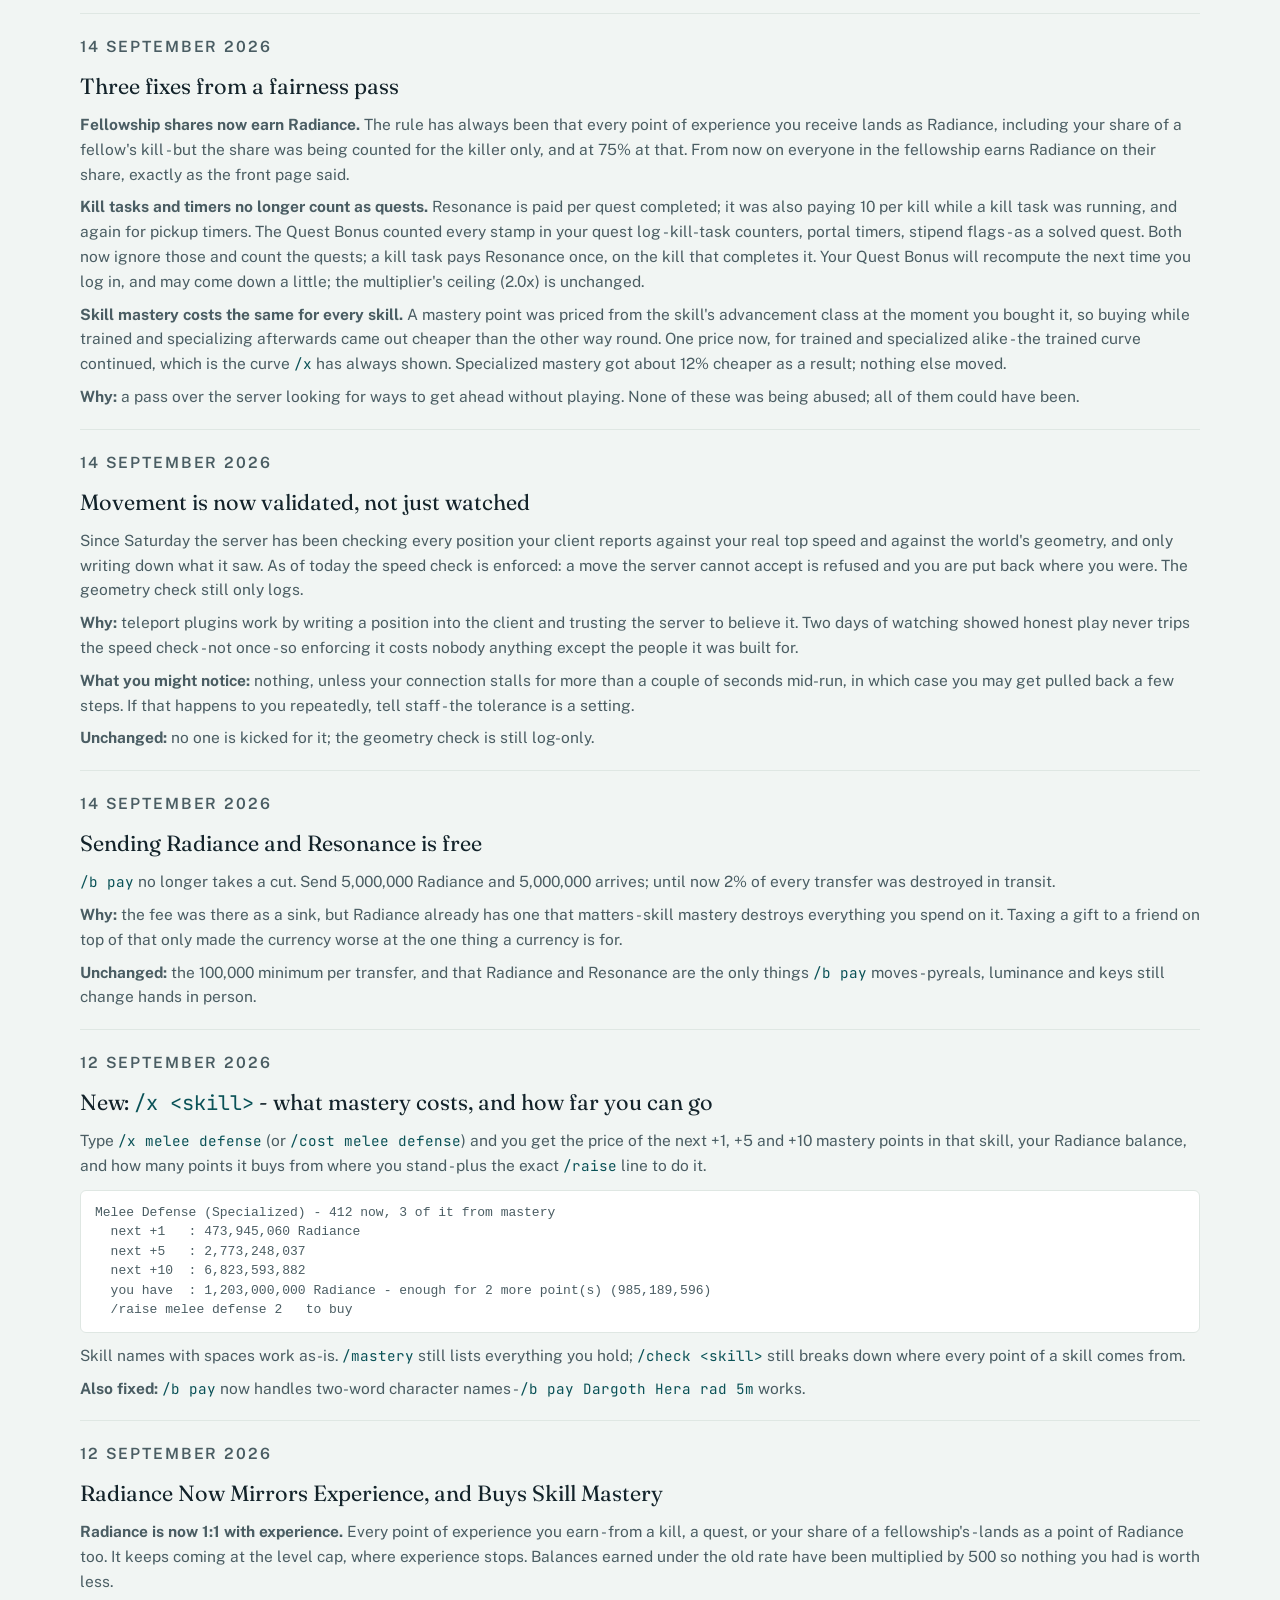
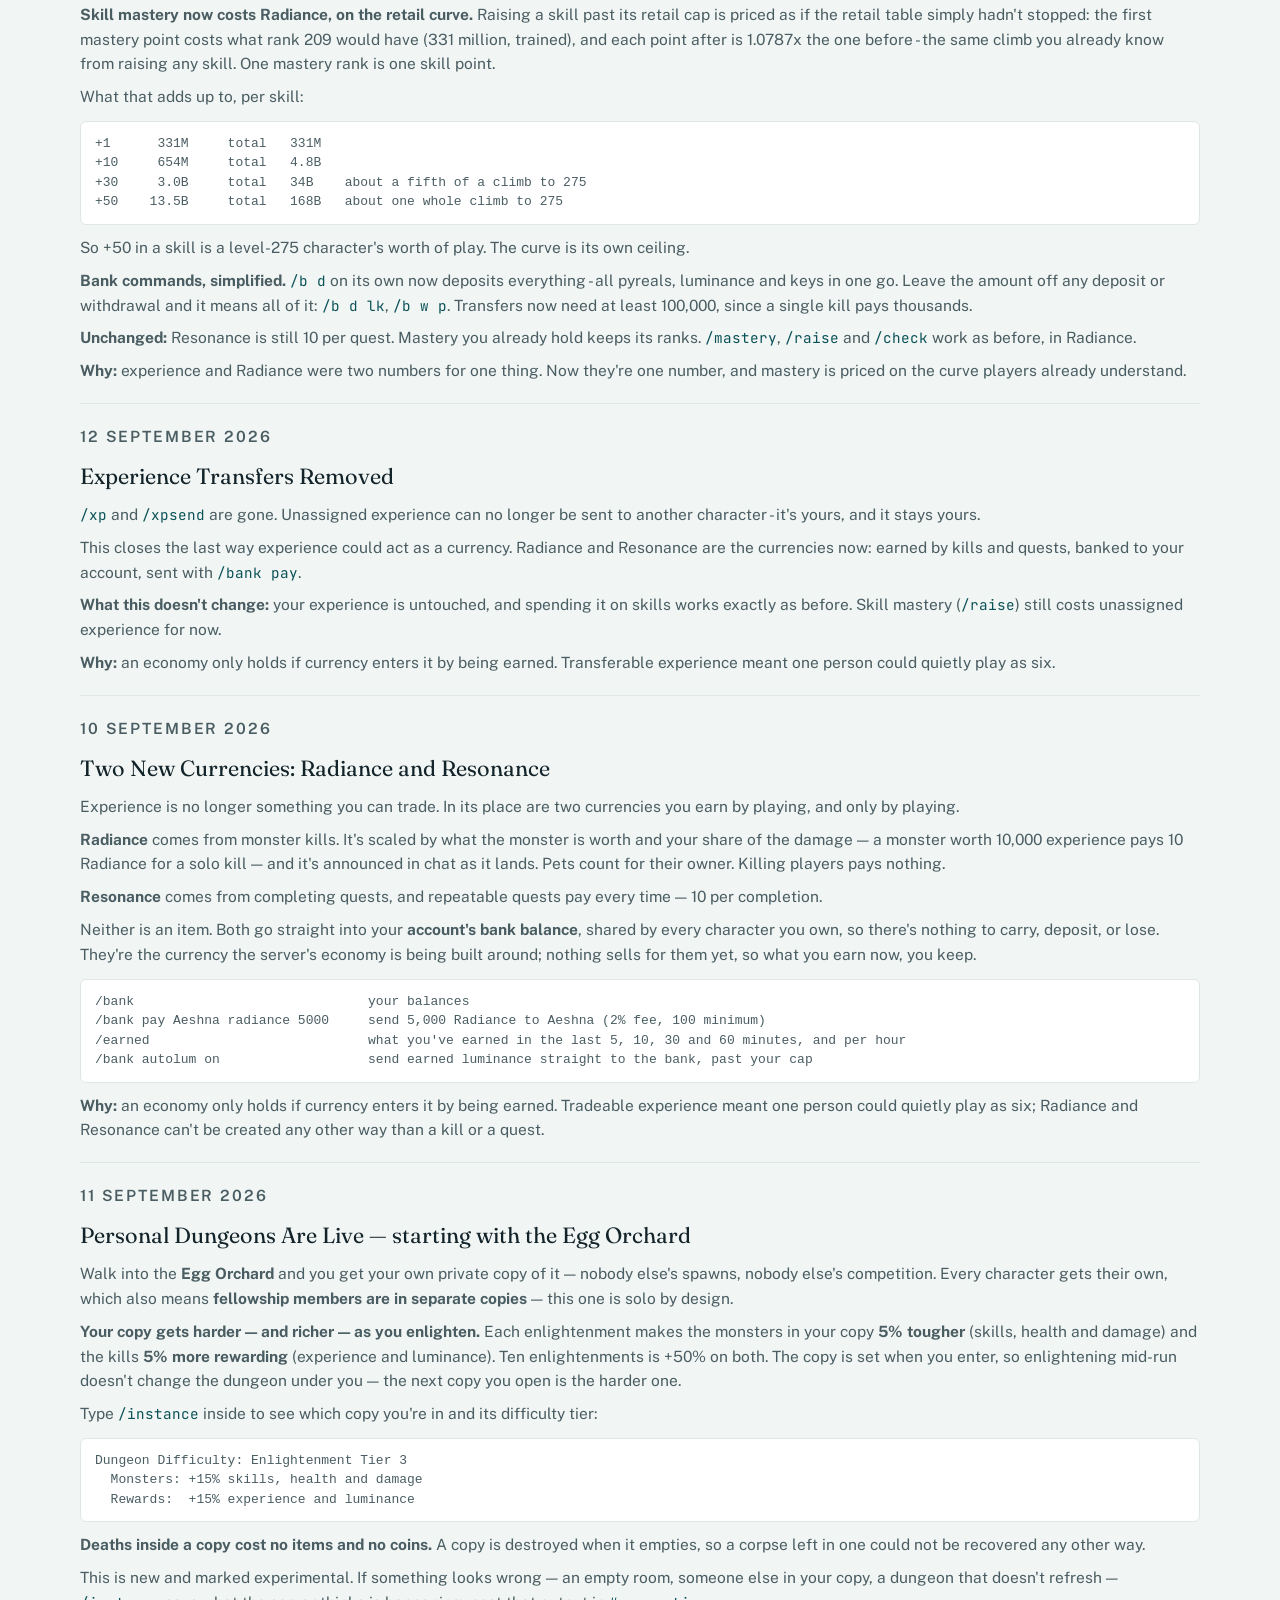
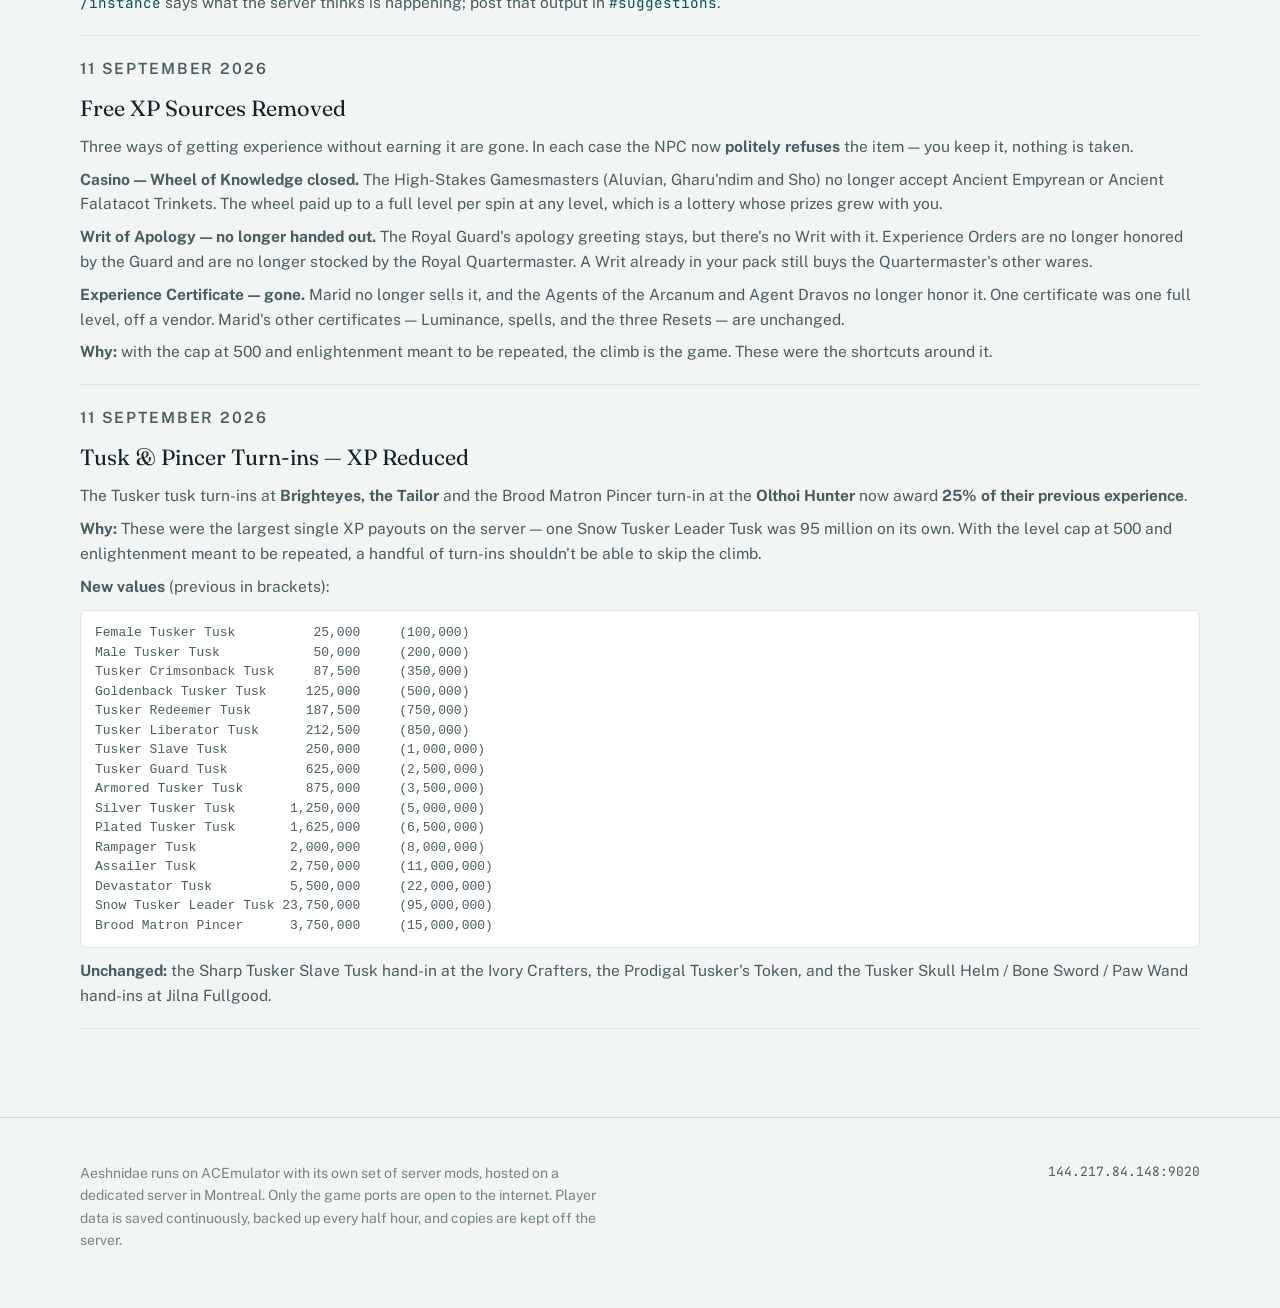
==== commit 9ba593f6: "Changes: The site works on a phone now From 2026-09-15_site-on-a-phone.md.  Co-Authored-By: Claude O" ====
--- a/changes.html
+++ b/changes.html
@@ -68,6 +68,16 @@
     </div>
     <div class="rules changes">
       <div class="rule">
+        <p class="eyebrow">15 September 2026</p>
+        <h3>The site works on a phone now</h3>
+        <p>On a phone the menu at the top of the site used to vanish completely - no Join, no Commands, no Weenies, nothing. The only way to reach a page was to type its address. Every page now has a menu button in the top right with every link in it.</p>
+        <p>The weenie list got the same attention. Each result is two lines - name and level, with the wcid and type beneath - instead of four columns fighting over the width of a phone. Sorting is a row of buttons you can actually hit with a thumb: <strong>wcid, Name, Type, Level</strong>. Tap one to sort by it, tap it again to turn it around. Before this, name only ran A to Z, wcid only ran lowest-first and level only ran highest-first; there was no way to ask for the other direction. On a desktop the column headings do the same job.</p>
+        <p>Searches are links now. Filter the list and the address bar keeps it, so a view of the list is something you can paste in here:</p>
+        <pre class="values">weenies.html?q=olthoi&amp;cat=creature&amp;sort=level&amp;dir=desc</pre>
+        <p><strong>Why:</strong> the weenie list is one of the more useful things on the site, and on a phone it was neither reachable nor readable.</p>
+        <p><strong>Unchanged:</strong> what is in the list, and everything the server does. This is the website only.</p>
+      </div>
+      <div class="rule">
         <p class="eyebrow">14 September 2026</p>
         <h3>Skills and Bank windows, for the OpenAC client</h3>
         <p>Two new in-game windows, drawn by the server: <strong>Aeshnidae - Skills</strong> shows every skill you hold with its base, current, the Radiance points bought into it and what the next point costs - rows you can afford are green - with Raise +1 / Raise +5 buttons. <strong>Aeshnidae - Bank</strong> is <code>/b</code> as a window: each currency with what is banked and what you are carrying, an Amount box, a Pay-to box, and Deposit / Withdraw / Deposit all / Pay / Refresh. Every button does exactly what the typed command does; a blank amount means all of it. They open by themselves when you log in and update as you play.</p>
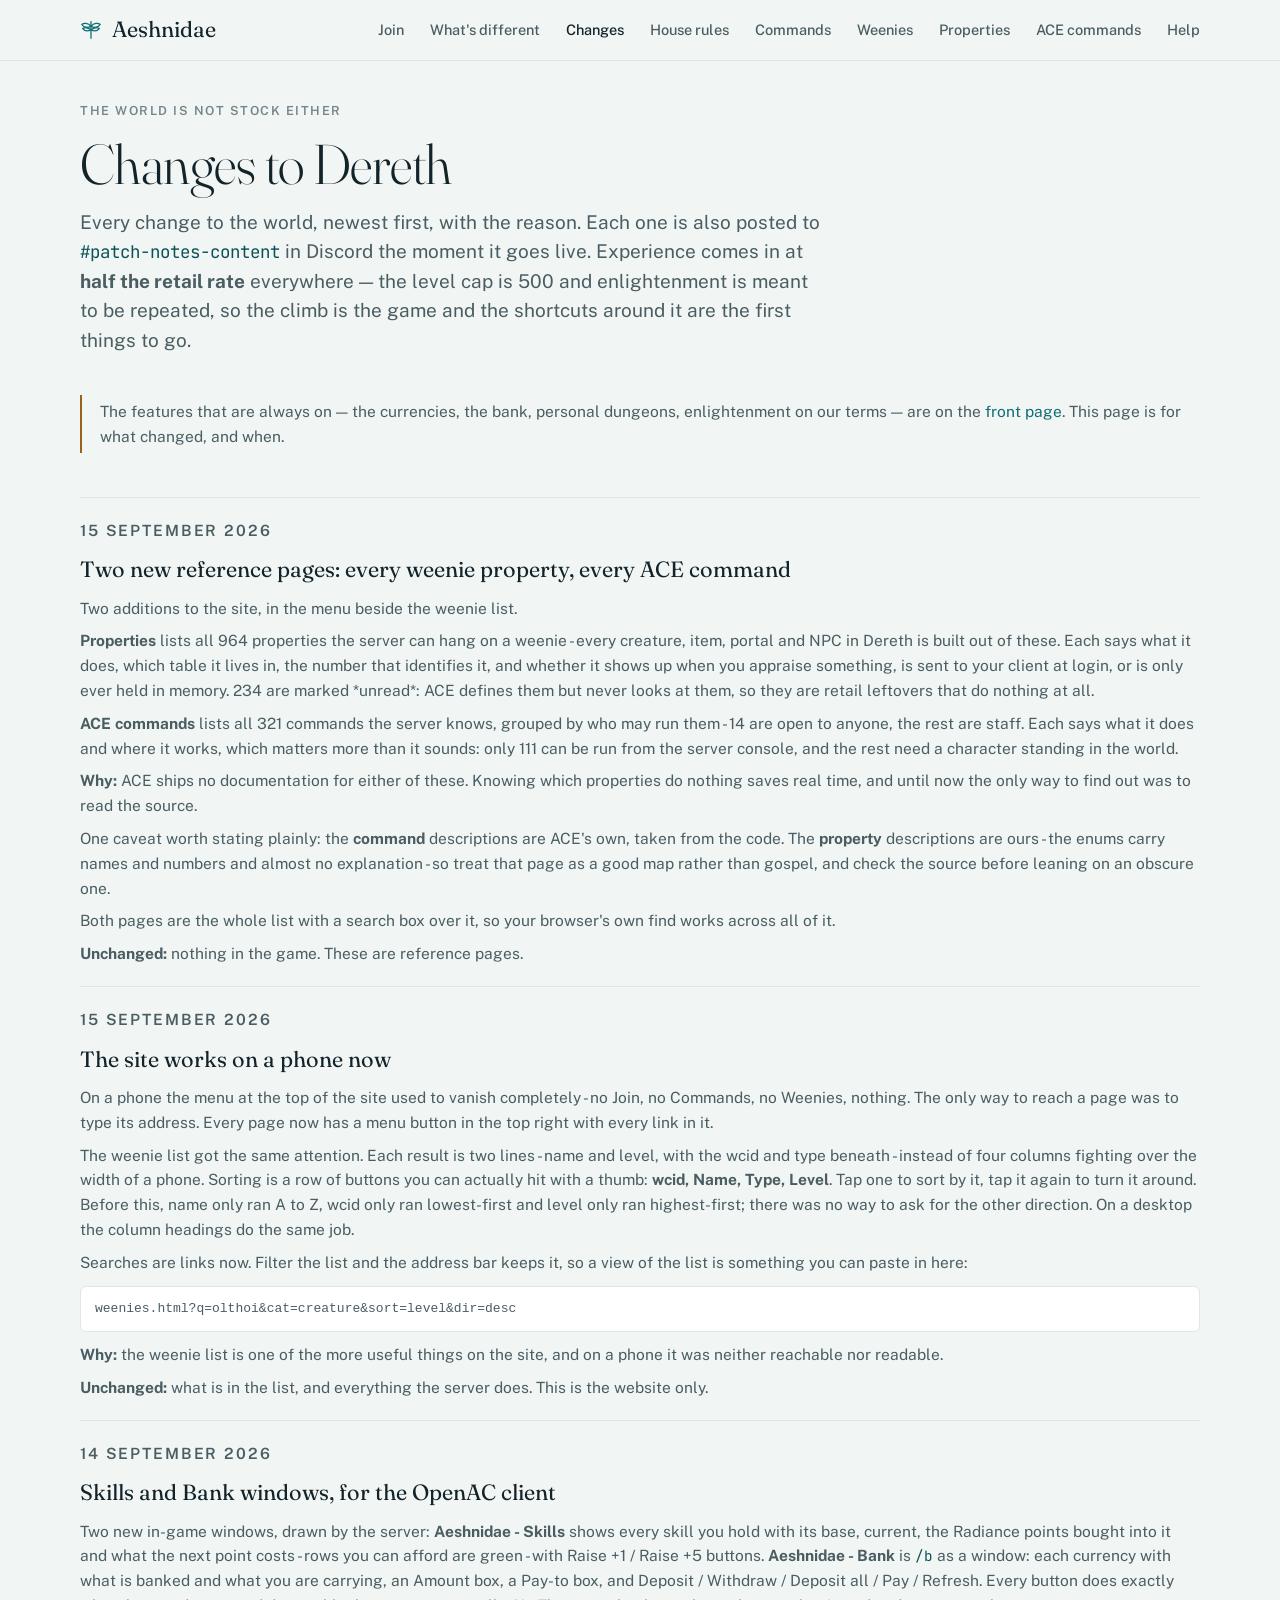
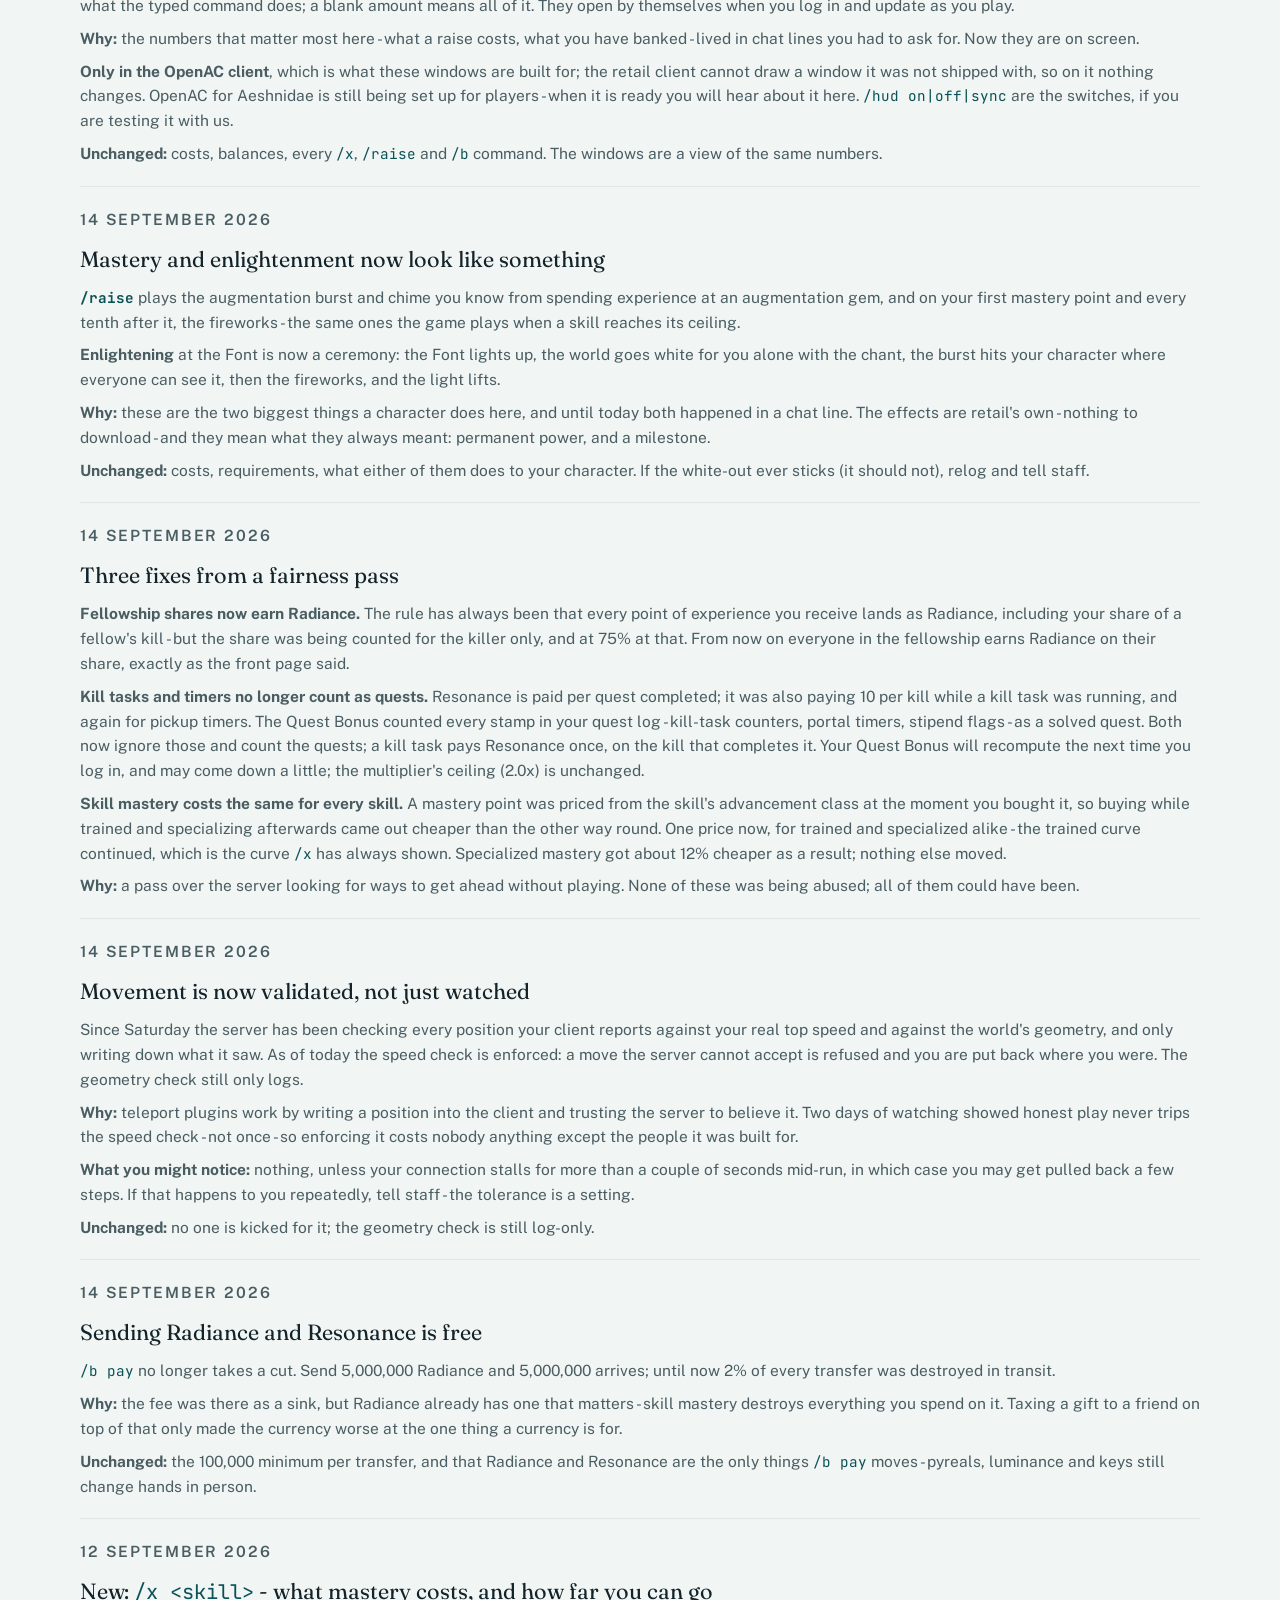
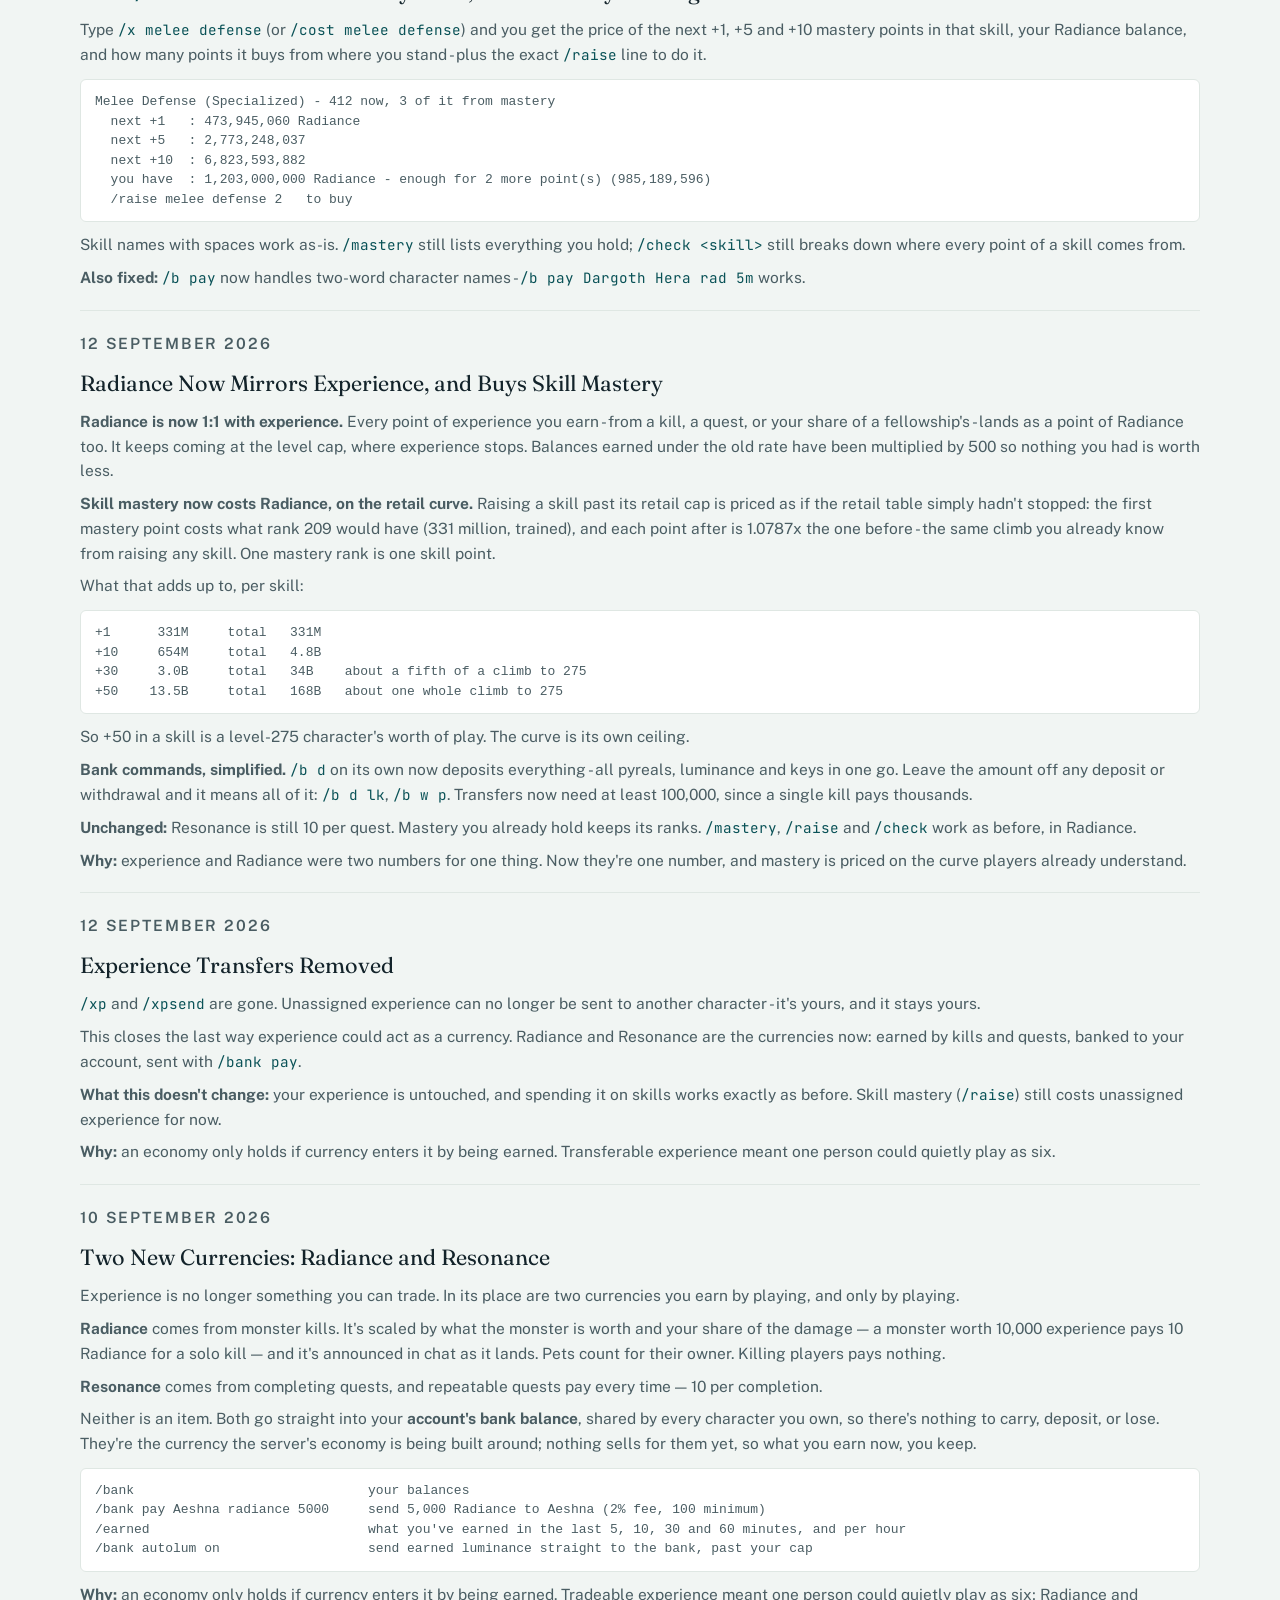
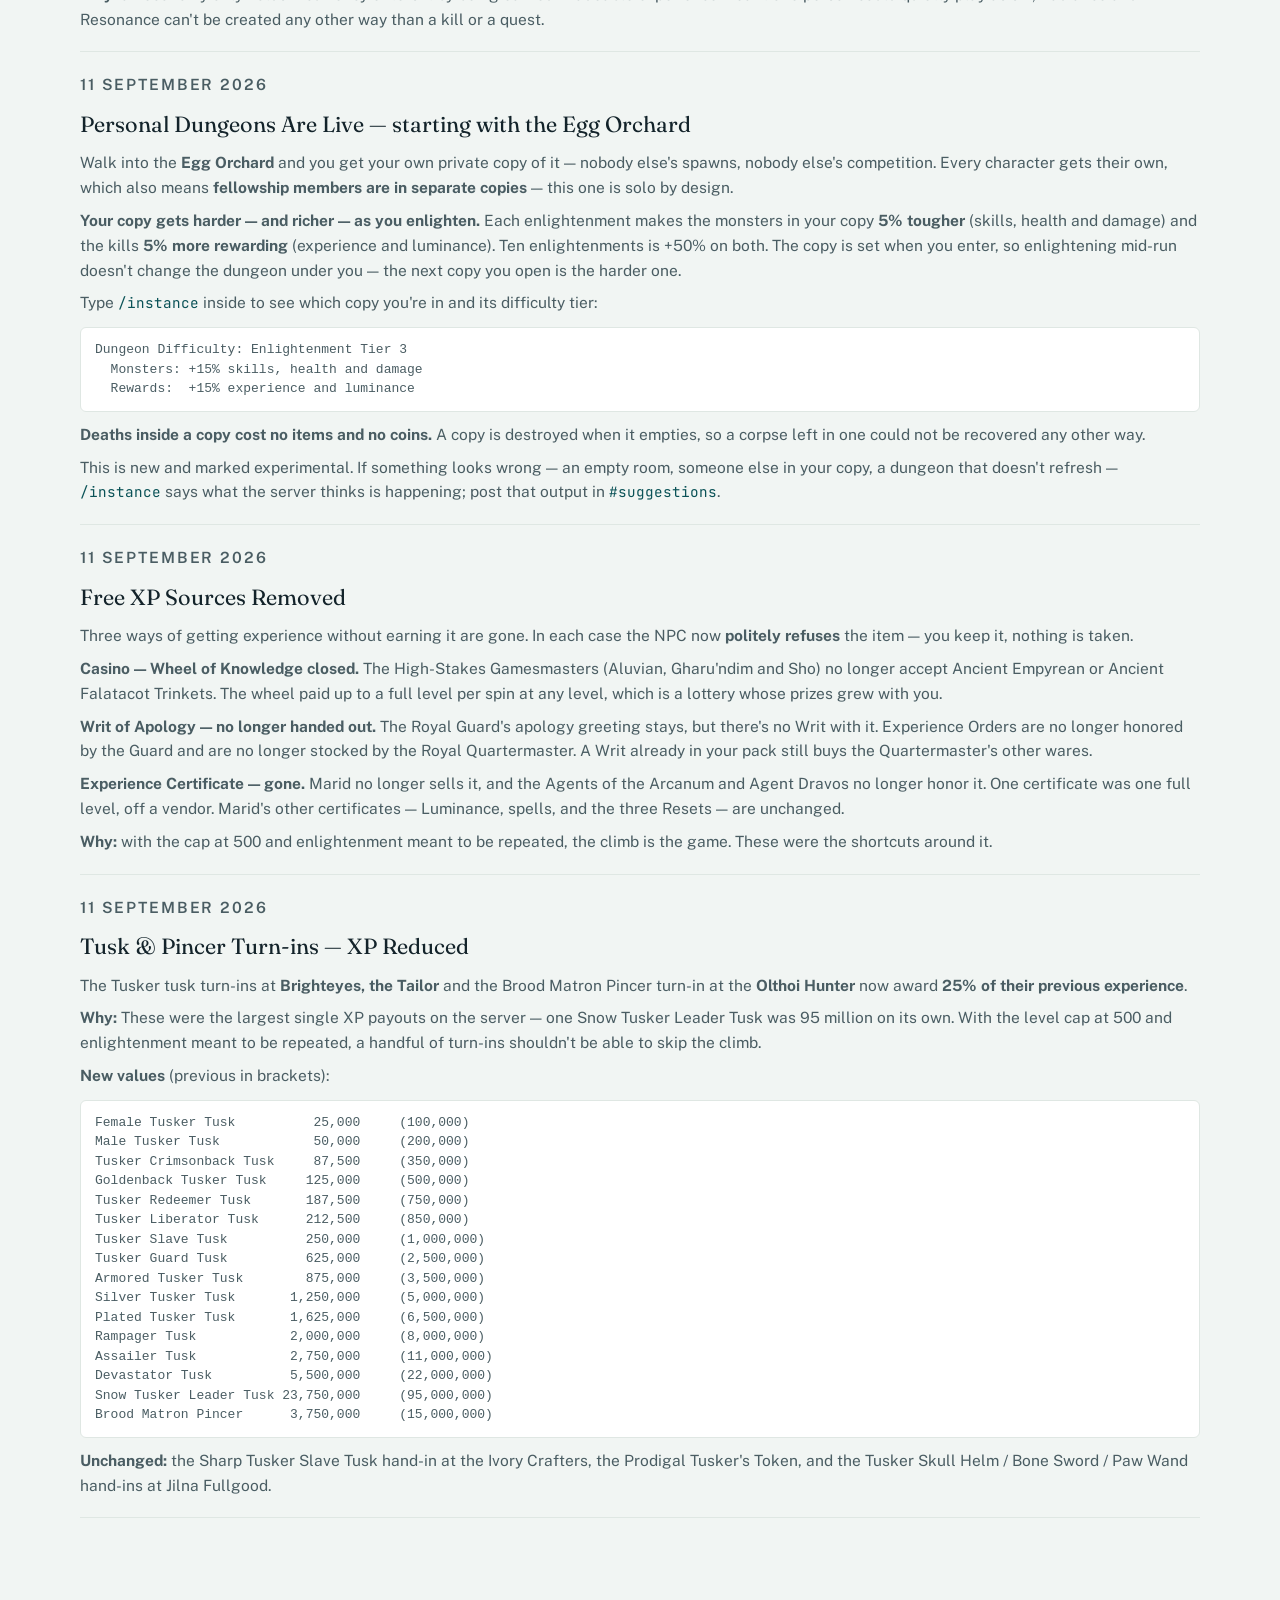
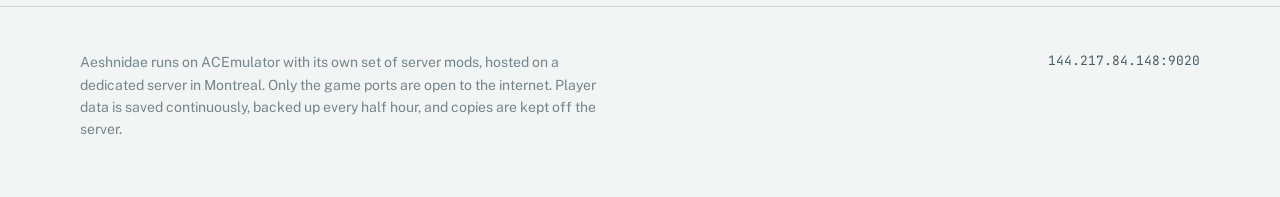
==== commit 07e5856a: "Changes: Two new reference pages: every weenie property, every ACE command From 2026-09-15_reference" ====
--- a/changes.html
+++ b/changes.html
@@ -69,6 +69,17 @@
     <div class="rules changes">
       <div class="rule">
         <p class="eyebrow">15 September 2026</p>
+        <h3>Two new reference pages: every weenie property, every ACE command</h3>
+        <p>Two additions to the site, in the menu beside the weenie list.</p>
+        <p><strong>Properties</strong> lists all 964 properties the server can hang on a weenie - every creature, item, portal and NPC in Dereth is built out of these. Each says what it does, which table it lives in, the number that identifies it, and whether it shows up when you appraise something, is sent to your client at login, or is only ever held in memory. 234 are marked *unread*: ACE defines them but never looks at them, so they are retail leftovers that do nothing at all.</p>
+        <p><strong>ACE commands</strong> lists all 321 commands the server knows, grouped by who may run them - 14 are open to anyone, the rest are staff. Each says what it does and where it works, which matters more than it sounds: only 111 can be run from the server console, and the rest need a character standing in the world.</p>
+        <p><strong>Why:</strong> ACE ships no documentation for either of these. Knowing which properties do nothing saves real time, and until now the only way to find out was to read the source.</p>
+        <p>One caveat worth stating plainly: the <strong>command</strong> descriptions are ACE's own, taken from the code. The <strong>property</strong> descriptions are ours - the enums carry names and numbers and almost no explanation - so treat that page as a good map rather than gospel, and check the source before leaning on an obscure one.</p>
+        <p>Both pages are the whole list with a search box over it, so your browser's own find works across all of it.</p>
+        <p><strong>Unchanged:</strong> nothing in the game. These are reference pages.</p>
+      </div>
+      <div class="rule">
+        <p class="eyebrow">15 September 2026</p>
         <h3>The site works on a phone now</h3>
         <p>On a phone the menu at the top of the site used to vanish completely - no Join, no Commands, no Weenies, nothing. The only way to reach a page was to type its address. Every page now has a menu button in the top right with every link in it.</p>
         <p>The weenie list got the same attention. Each result is two lines - name and level, with the wcid and type beneath - instead of four columns fighting over the width of a phone. Sorting is a row of buttons you can actually hit with a thumb: <strong>wcid, Name, Type, Level</strong>. Tap one to sort by it, tap it again to turn it around. Before this, name only ran A to Z, wcid only ran lowest-first and level only ran highest-first; there was no way to ask for the other direction. On a desktop the column headings do the same job.</p>
